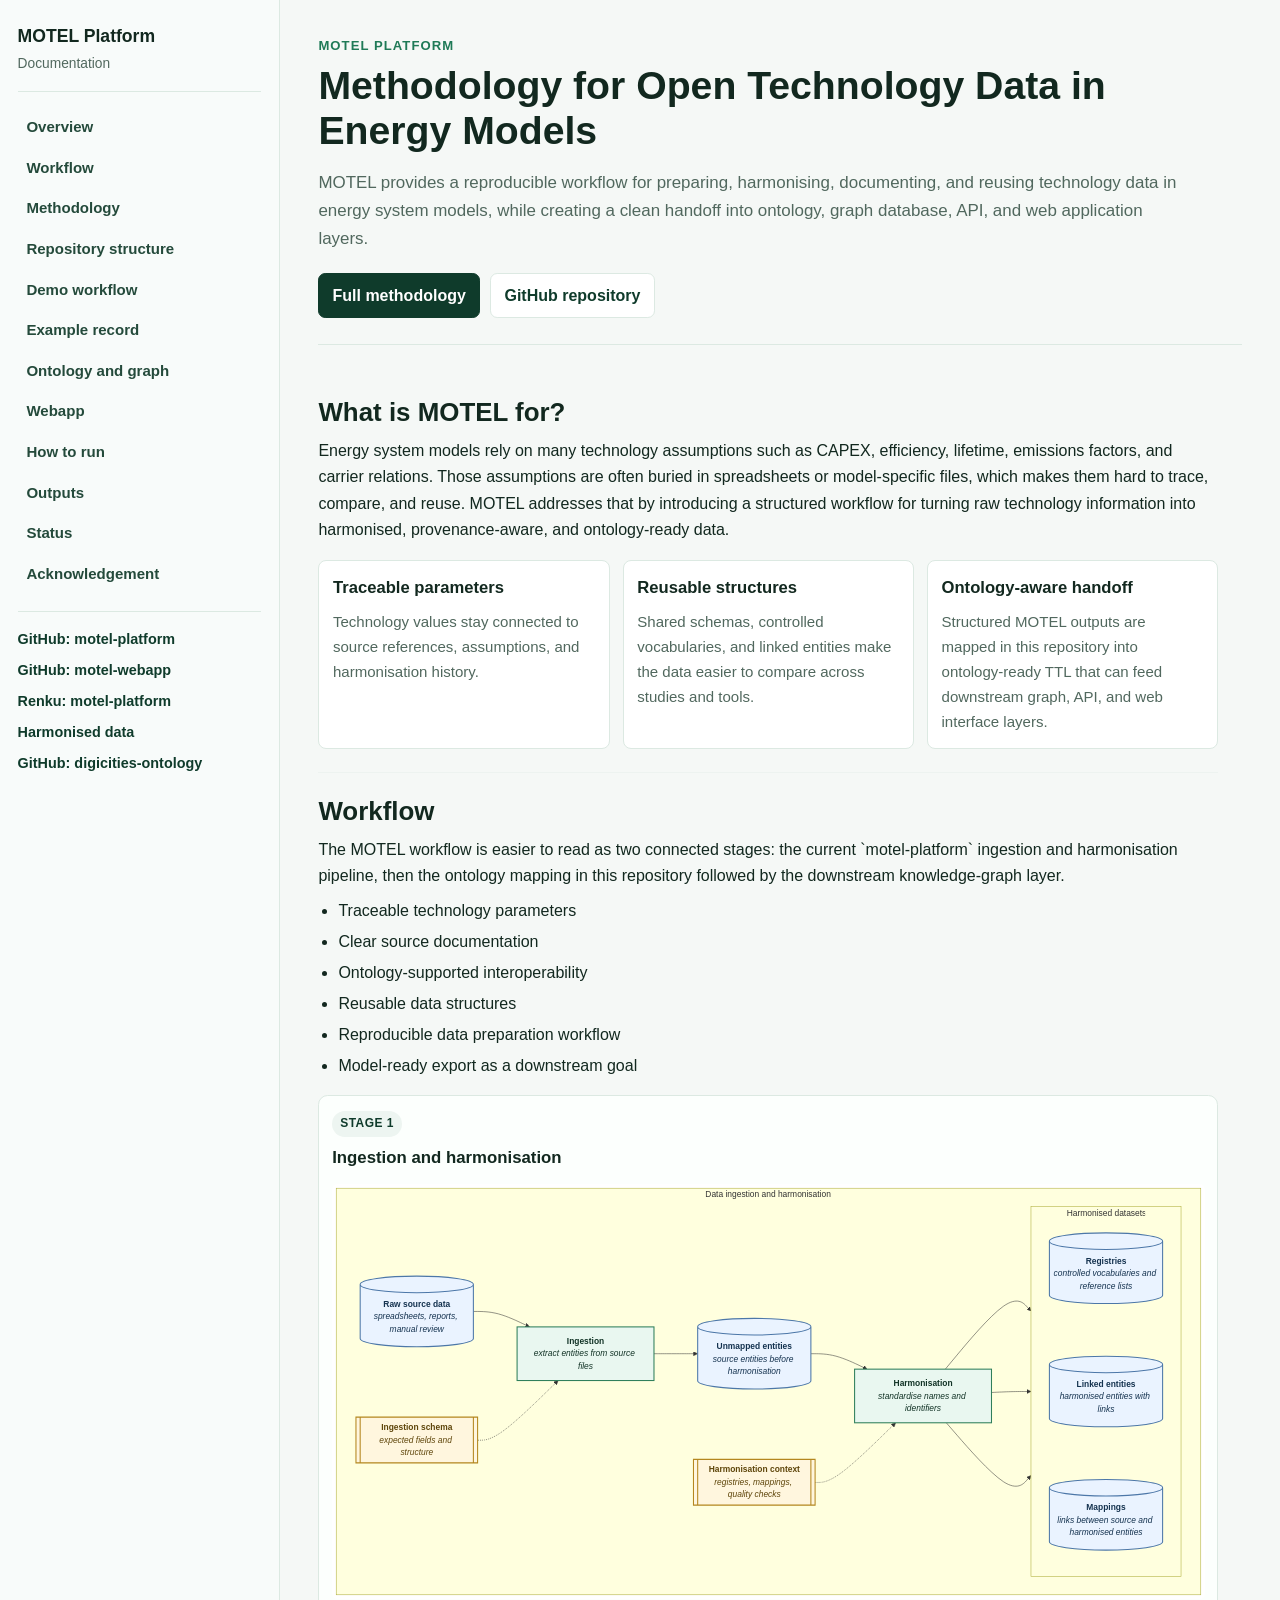
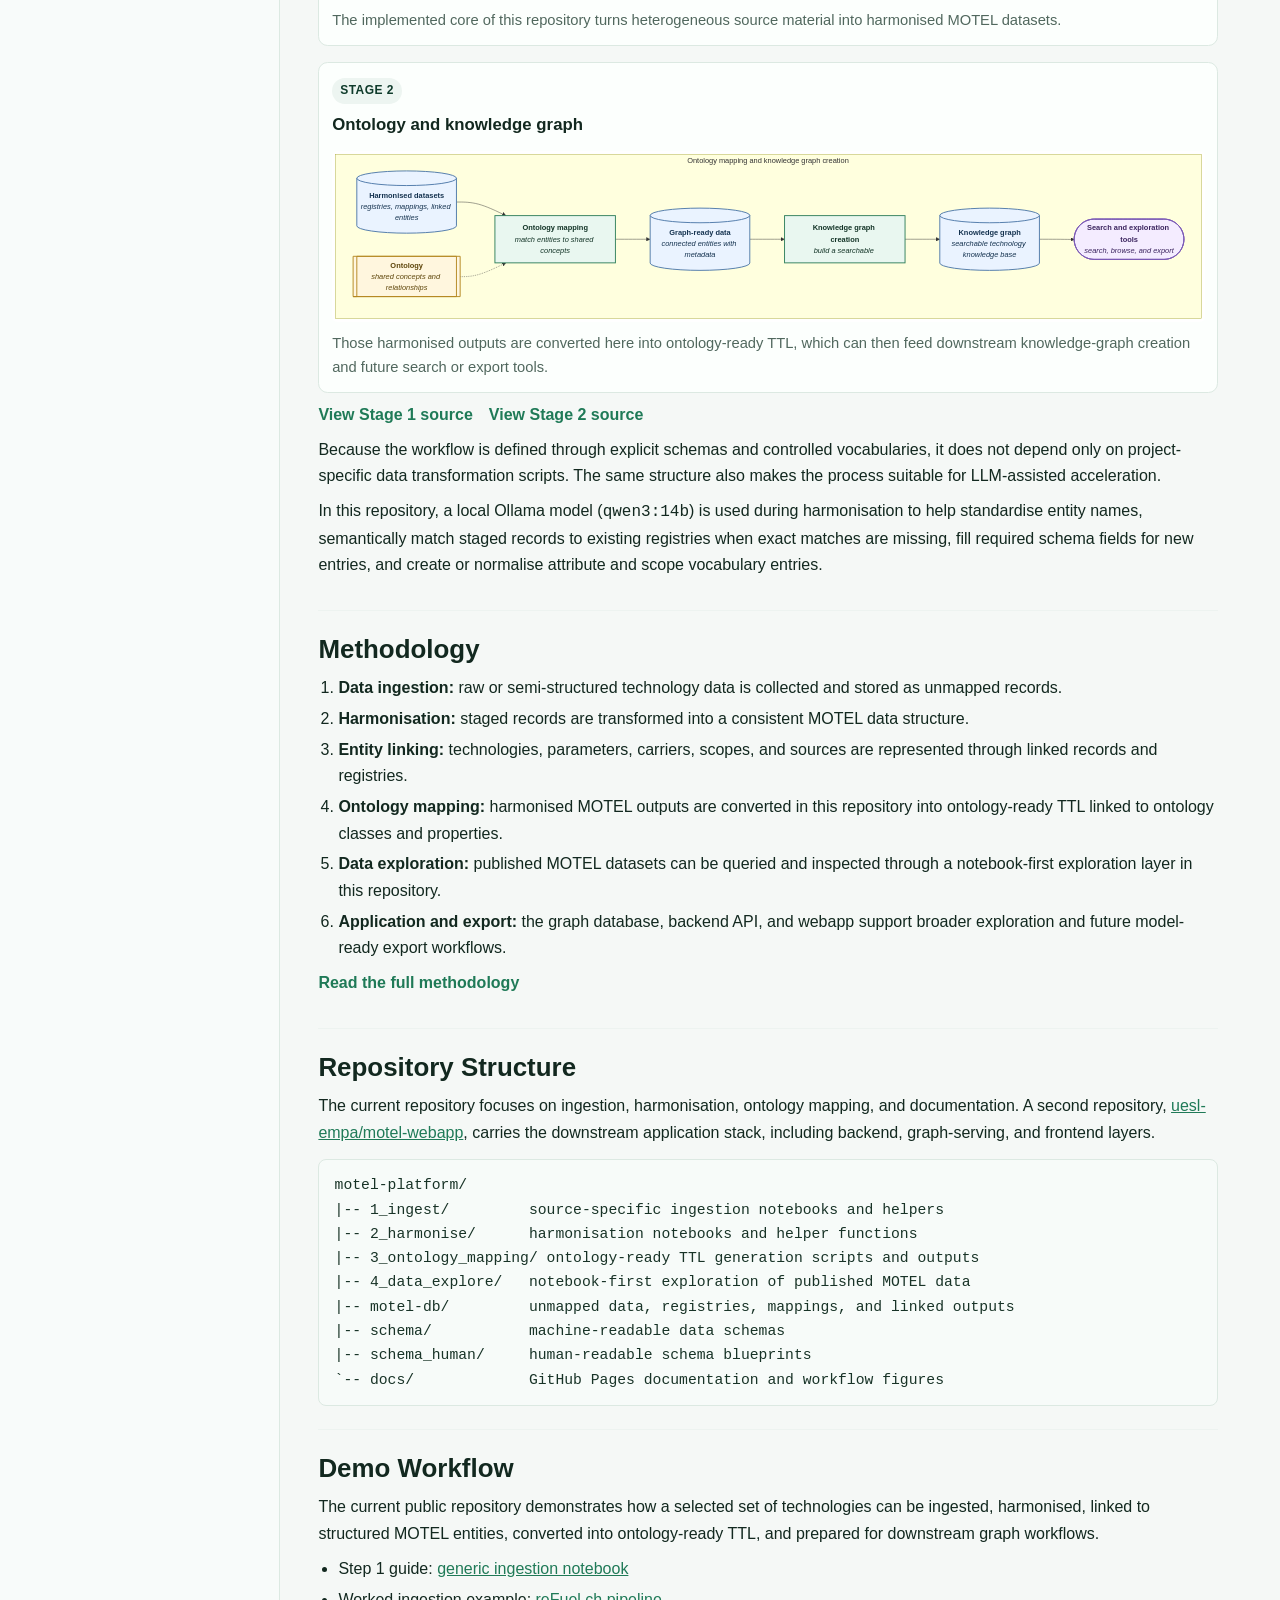
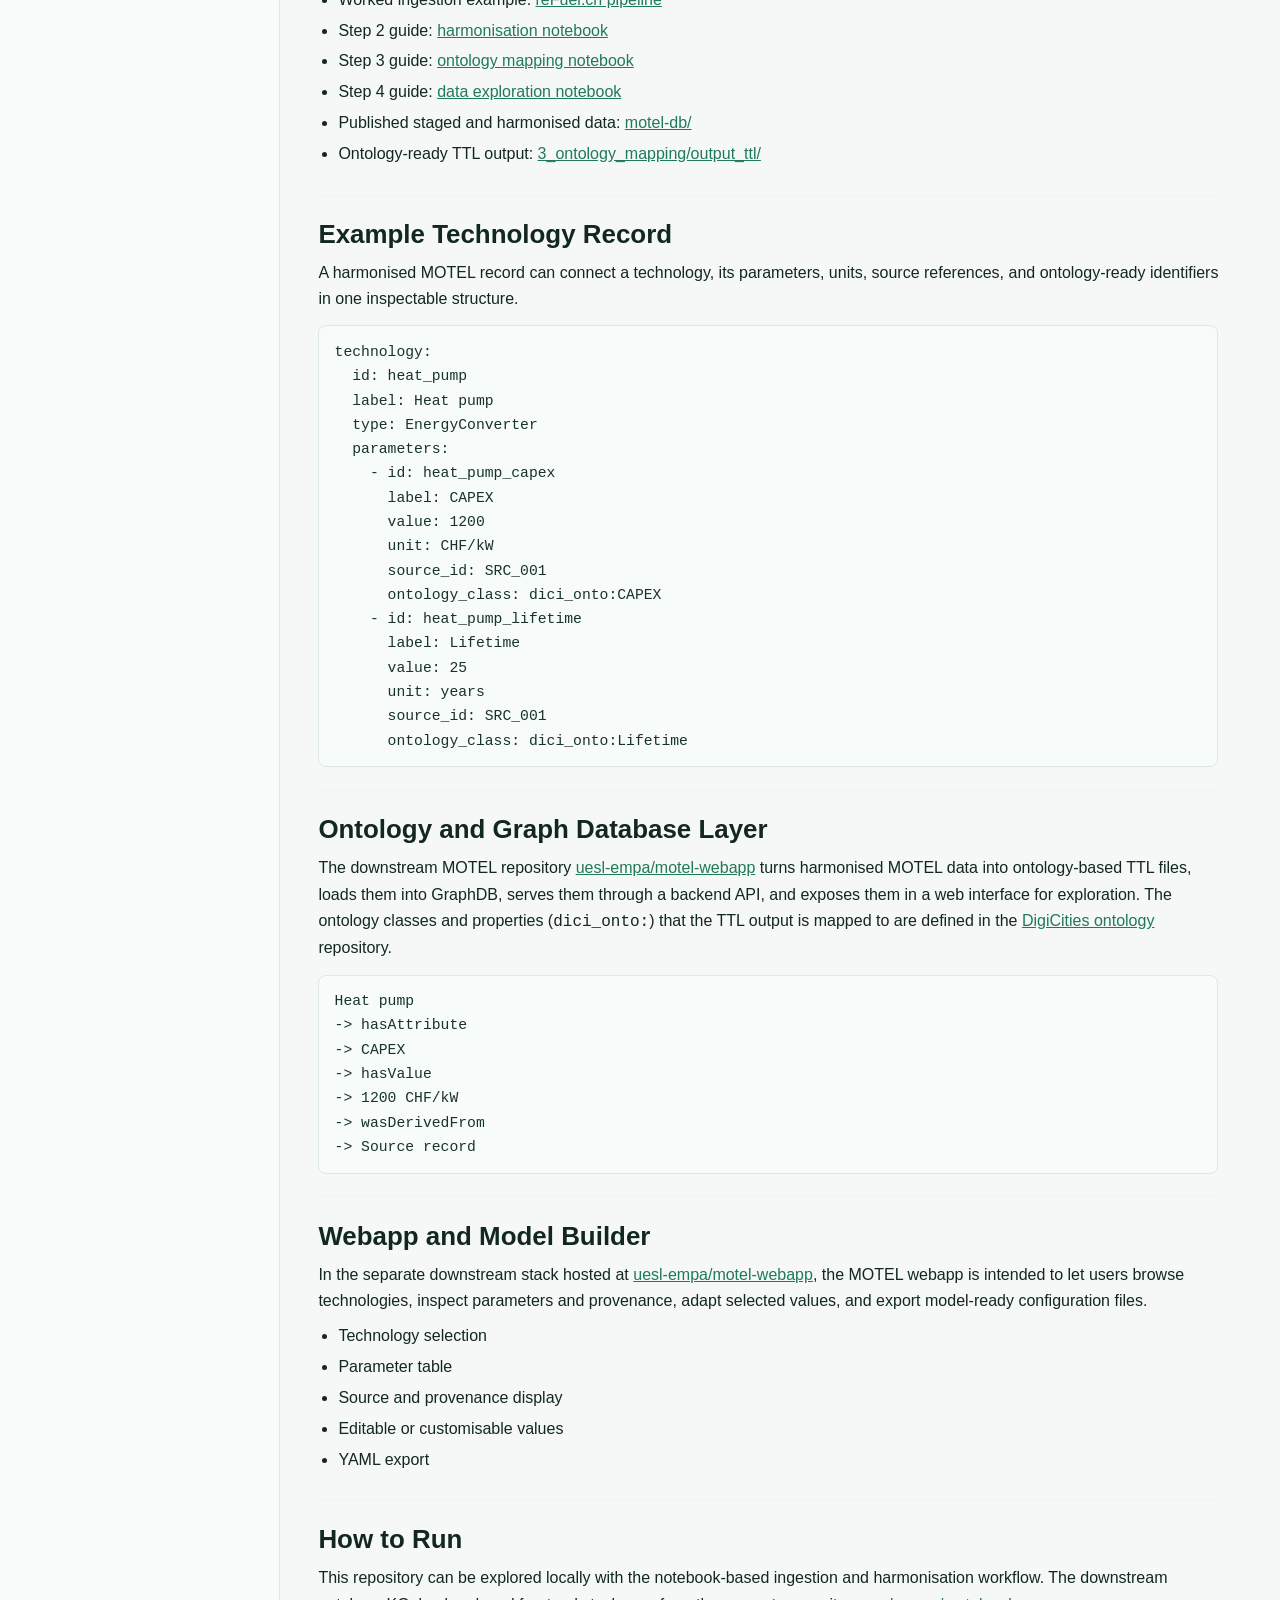
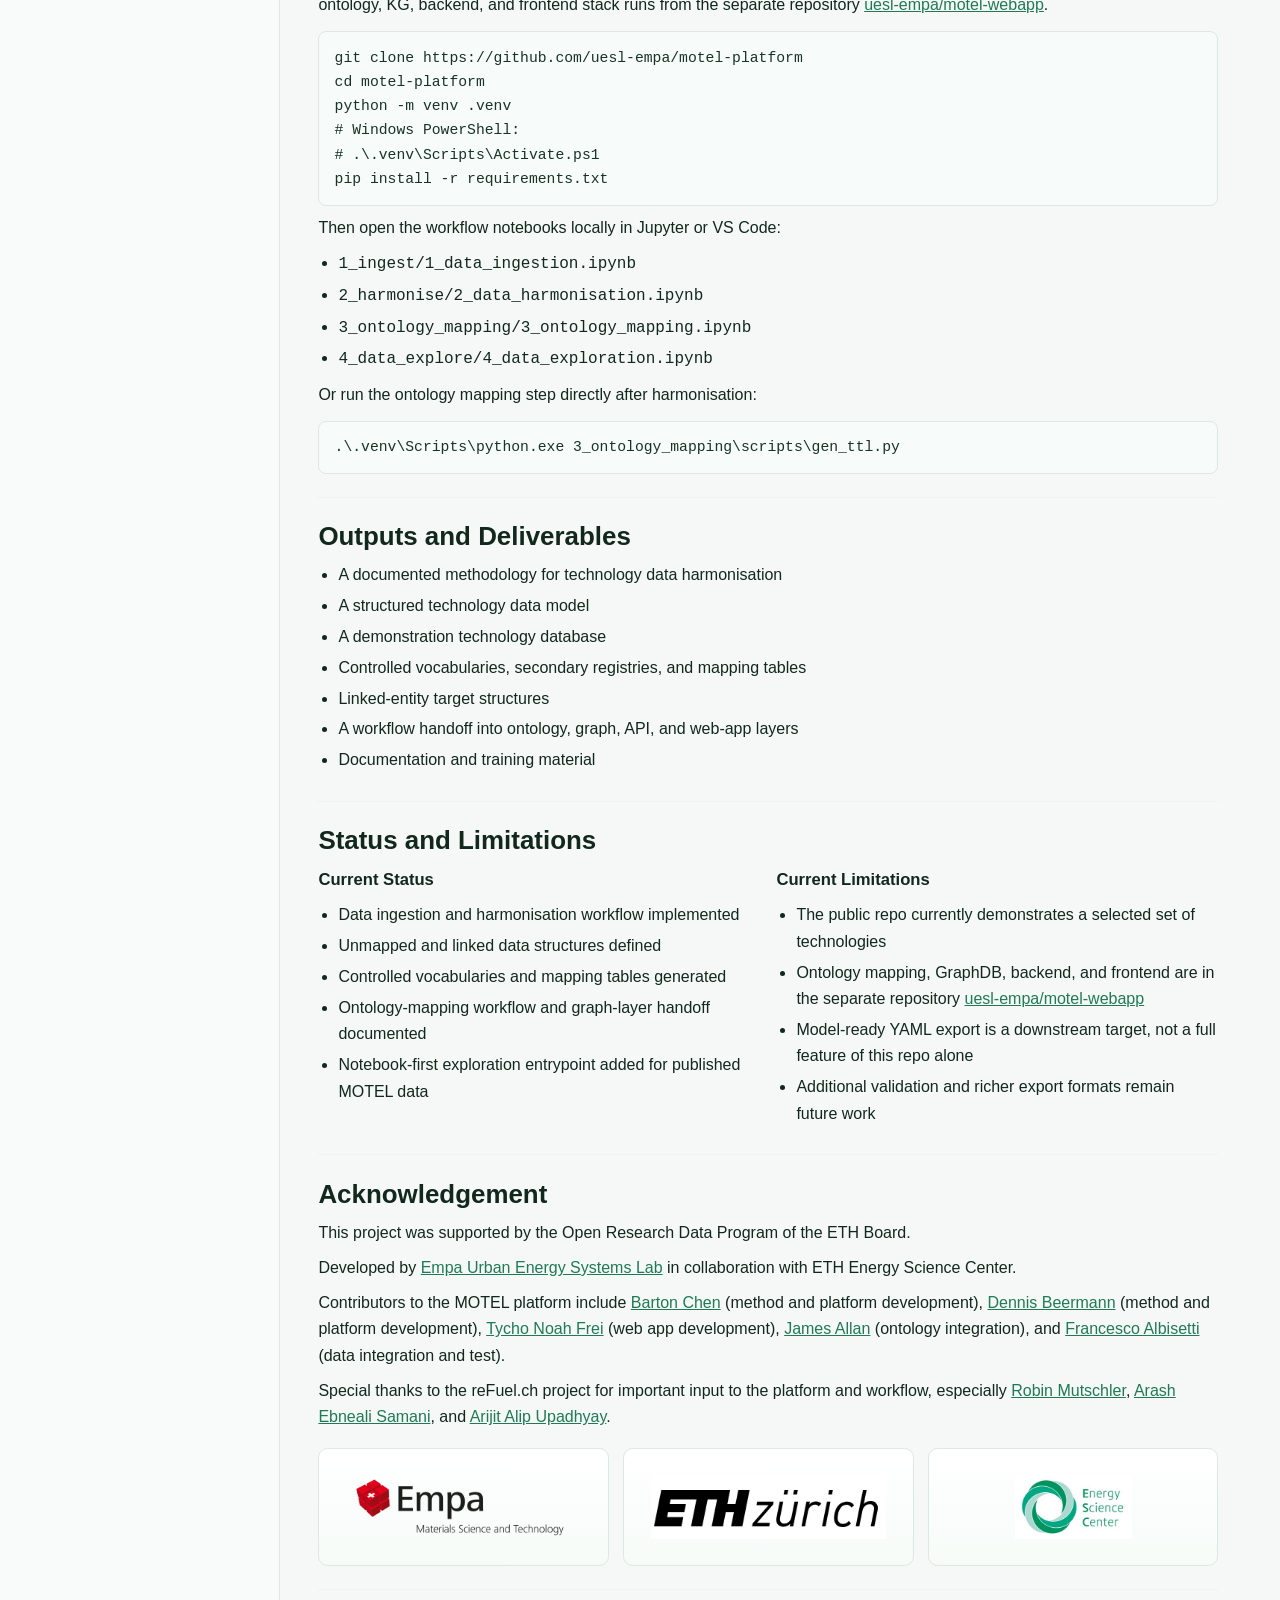
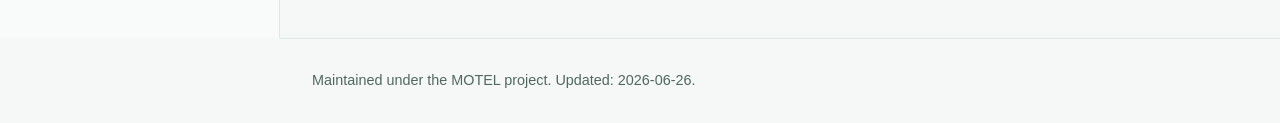
==== docs/index.html @ 41d264da "Link DigiCities ontology repo from docs and ontology mapping notes" ====
<!doctype html>
<html lang="en">
  <head>
    <meta charset="utf-8" />
    <meta name="viewport" content="width=device-width, initial-scale=1" />
    <title>MOTEL | Open Technology Data for Energy Models</title>
    <meta
      name="description"
      content="MOTEL turns fragmented technology data into harmonised, ontology-ready records for energy system models and data apps."
    />
    <link rel="stylesheet" href="style.css" />
  </head>
  <body>
    <div class="docs-shell">
      <aside class="sidebar" aria-label="Documentation navigation">
        <div class="sidebar-inner">
          <a class="brand" href="#overview">
            <span class="brand-title">MOTEL Platform</span>
            <span class="brand-subtitle">Documentation</span>
          </a>

          <nav class="toc">
            <a href="#overview">Overview</a>
            <a href="#workflow">Workflow</a>
            <a href="#methodology">Methodology</a>
            <a href="#repository">Repository structure</a>
            <a href="#demo">Demo workflow</a>
            <a href="#example">Example record</a>
            <a href="#ontology">Ontology and graph</a>
            <a href="#webapp">Webapp</a>
            <a href="#run">How to run</a>
            <a href="#outputs">Outputs</a>
            <a href="#status">Status</a>
            <a href="#acknowledgement">Acknowledgement</a>
          </nav>

          <div class="sidebar-actions">
            <a
              href="https://github.com/uesl-empa/motel-platform"
              target="_blank"
              rel="noopener noreferrer"
              >GitHub: motel-platform</a
            >
            <a
              href="https://github.com/uesl-empa/motel-webapp"
              target="_blank"
              rel="noopener noreferrer"
              >GitHub: motel-webapp</a
            >
            <a
              href="https://renkulab.io/p/uesl-empa/motel-platform"
              target="_blank"
              rel="noopener noreferrer"
              >Renku: motel-platform</a
            >            
            <a
              href="https://github.com/uesl-empa/motel-platform/tree/main/motel-db"
              target="_blank"
              rel="noopener noreferrer"
              >Harmonised data</a
            >
            <a
              href="https://github.com/uesl-empa/digicities-ontology"
              target="_blank"
              rel="noopener noreferrer"
              >GitHub: digicities-ontology</a
            >
          </div>
        </div>
      </aside>

      <main class="content">
        <header class="doc-hero" id="overview">
          <p class="kicker">MOTEL Platform</p>
          <h1>Methodology for Open Technology Data in Energy Models</h1>
          <p class="subtitle">
            MOTEL provides a reproducible workflow for preparing, harmonising,
            documenting, and reusing technology data in energy system models,
            while creating a clean handoff into ontology, graph database, API,
            and web application layers.
          </p>
          <div class="actions">
            <a class="btn primary" href="methodology.html">Full methodology</a>
            <a
              class="btn"
              href="https://github.com/uesl-empa/motel-platform"
              target="_blank"
              rel="noopener noreferrer"
              >GitHub repository</a
            >
          </div>
        </header>

        <section class="doc-section">
          <h2>What is MOTEL for?</h2>
          <p>
            Energy system models rely on many technology assumptions such as
            CAPEX, efficiency, lifetime, emissions factors, and carrier
            relations. Those assumptions are often buried in spreadsheets or
            model-specific files, which makes them hard to trace, compare, and
            reuse. MOTEL addresses that by introducing a structured workflow for
            turning raw technology information into harmonised, provenance-aware,
            and ontology-ready data.
          </p>

          <div class="summary-grid">
            <article class="mini-card">
              <h3>Traceable parameters</h3>
              <p>
                Technology values stay connected to source references,
                assumptions, and harmonisation history.
              </p>
            </article>
            <article class="mini-card">
              <h3>Reusable structures</h3>
              <p>
                Shared schemas, controlled vocabularies, and linked entities make
                the data easier to compare across studies and tools.
              </p>
            </article>
            <article class="mini-card">
              <h3>Ontology-aware handoff</h3>
              <p>
                Structured MOTEL outputs are mapped in this repository into
                ontology-ready TTL that can feed downstream graph, API,
                and web interface layers.
              </p>
            </article>
          </div>
        </section>

        <section class="doc-section" id="workflow">
          <h2>Workflow</h2>
          <p>
            The MOTEL workflow is easier to read as two connected stages: the
            current `motel-platform` ingestion and harmonisation pipeline, then
            the ontology mapping in this repository followed by the downstream
            knowledge-graph layer.
          </p>
          <ul>
            <li>Traceable technology parameters</li>
            <li>Clear source documentation</li>
            <li>Ontology-supported interoperability</li>
            <li>Reusable data structures</li>
            <li>Reproducible data preparation workflow</li>
            <li>Model-ready export as a downstream goal</li>
          </ul>

          <div class="workflow-grid">
            <figure class="workflow-figure">
              <div class="workflow-label">Stage 1</div>
              <h3>Ingestion and harmonisation</h3>
              <img
                class="workflow-image"
                src="assets/ingest_harmonise.svg"
                alt="Diagram showing raw source data flowing through ingestion into unmapped entities, then harmonisation into registries, linked entities, and mappings"
              />
              <figcaption>
                The implemented core of this repository turns heterogeneous
                source material into harmonised MOTEL datasets.
              </figcaption>
            </figure>

            <figure class="workflow-figure">
              <div class="workflow-label">Stage 2</div>
              <h3>Ontology and knowledge graph</h3>
              <img
                class="workflow-image"
                src="assets/ontology_graphdb.svg"
                alt="Diagram showing harmonised datasets entering ontology mapping, graph-ready data preparation, knowledge graph creation, and search or exploration tools"
              />
              <figcaption>
                Those harmonised outputs are converted here into ontology-ready
                TTL, which can then feed downstream knowledge-graph creation
                and future search or export tools.
              </figcaption>
            </figure>
          </div>

          <p class="workflow-links">
            <a
              href="https://github.com/uesl-empa/motel-platform/blob/main/docs/workflow/ingest_harmonise.mmd"
              target="_blank"
              rel="noopener noreferrer"
              >View Stage 1 source</a
            >
            <a
              href="https://github.com/uesl-empa/motel-platform/blob/main/docs/workflow/ontology_graphdb.mmd"
              target="_blank"
              rel="noopener noreferrer"
              >View Stage 2 source</a
            >
          </p>

          <p>
            Because the workflow is defined through explicit schemas and
            controlled vocabularies, it does not depend only on project-specific
            data transformation scripts. The same structure also makes the
            process suitable for LLM-assisted acceleration.
          </p>
          <p>
            In this repository, a local Ollama model
            (<code>qwen3:14b</code>) is used during harmonisation to help
            standardise entity names, semantically match staged records to
            existing registries when exact matches are missing, fill required
            schema fields for new entries, and create or normalise attribute and
            scope vocabulary entries.
          </p>
        </section>

        <section class="doc-section" id="methodology">
          <h2>Methodology</h2>
          <ol class="step-list">
            <li><strong>Data ingestion:</strong> raw or semi-structured technology data is collected and stored as unmapped records.</li>
            <li><strong>Harmonisation:</strong> staged records are transformed into a consistent MOTEL data structure.</li>
            <li><strong>Entity linking:</strong> technologies, parameters, carriers, scopes, and sources are represented through linked records and registries.</li>
            <li><strong>Ontology mapping:</strong> harmonised MOTEL outputs are converted in this repository into ontology-ready TTL linked to ontology classes and properties.</li>
            <li><strong>Data exploration:</strong> published MOTEL datasets can be queried and inspected through a notebook-first exploration layer in this repository.</li>
            <li><strong>Application and export:</strong> the graph database, backend API, and webapp support broader exploration and future model-ready export workflows.</li>
          </ol>
          <p class="section-links">
            <a href="methodology.html">Read the full methodology</a>
          </p>
        </section>

        <section class="doc-section" id="repository">
          <h2>Repository Structure</h2>
          <p>
            The current repository focuses on ingestion, harmonisation,
            ontology mapping, and documentation. A second repository,
            <a
              href="https://github.com/uesl-empa/motel-webapp"
              target="_blank"
              rel="noopener noreferrer"
              >uesl-empa/motel-webapp</a
            >, carries the downstream application stack, including backend,
            graph-serving, and frontend layers.
          </p>
          <pre class="repo-tree"><code>motel-platform/
|-- 1_ingest/         source-specific ingestion notebooks and helpers
|-- 2_harmonise/      harmonisation notebooks and helper functions
|-- 3_ontology_mapping/ ontology-ready TTL generation scripts and outputs
|-- 4_data_explore/   notebook-first exploration of published MOTEL data
|-- motel-db/         unmapped data, registries, mappings, and linked outputs
|-- schema/           machine-readable data schemas
|-- schema_human/     human-readable schema blueprints
`-- docs/             GitHub Pages documentation and workflow figures</code></pre>
        </section>

        <section class="doc-section" id="demo">
          <h2>Demo Workflow</h2>
          <p>
            The current public repository demonstrates how a selected set of
            technologies can be ingested, harmonised, linked to structured MOTEL
            entities, converted into ontology-ready TTL, and prepared for
            downstream graph workflows.
          </p>
          <ul>
            <li>Step 1 guide: <a href="https://github.com/uesl-empa/motel-platform/blob/main/1_ingest/1_data_ingestion.ipynb" target="_blank" rel="noopener noreferrer">generic ingestion notebook</a></li>
            <li>Worked ingestion example: <a href="https://github.com/uesl-empa/motel-platform/blob/main/1_ingest/examples/refuel/ingestion_pipeline.ipynb" target="_blank" rel="noopener noreferrer">reFuel.ch pipeline</a></li>
            <li>Step 2 guide: <a href="https://github.com/uesl-empa/motel-platform/blob/main/2_harmonise/2_data_harmonisation.ipynb" target="_blank" rel="noopener noreferrer">harmonisation notebook</a></li>
            <li>Step 3 guide: <a href="https://github.com/uesl-empa/motel-platform/blob/main/3_ontology_mapping/3_ontology_mapping.ipynb" target="_blank" rel="noopener noreferrer">ontology mapping notebook</a></li>
            <li>Step 4 guide: <a href="https://github.com/uesl-empa/motel-platform/blob/main/4_data_explore/4_data_exploration.ipynb" target="_blank" rel="noopener noreferrer">data exploration notebook</a></li>
            <li>Published staged and harmonised data: <a href="https://github.com/uesl-empa/motel-platform/tree/main/motel-db" target="_blank" rel="noopener noreferrer">motel-db/</a></li>
            <li>Ontology-ready TTL output: <a href="https://github.com/uesl-empa/motel-platform/tree/main/3_ontology_mapping/output_ttl" target="_blank" rel="noopener noreferrer">3_ontology_mapping/output_ttl/</a></li>
          </ul>
        </section>

        <section class="doc-section" id="example">
          <h2>Example Technology Record</h2>
          <p>
            A harmonised MOTEL record can connect a technology, its parameters,
            units, source references, and ontology-ready identifiers in one
            inspectable structure.
          </p>
          <pre class="example-block"><code>technology:
  id: heat_pump
  label: Heat pump
  type: EnergyConverter
  parameters:
    - id: heat_pump_capex
      label: CAPEX
      value: 1200
      unit: CHF/kW
      source_id: SRC_001
      ontology_class: dici_onto:CAPEX
    - id: heat_pump_lifetime
      label: Lifetime
      value: 25
      unit: years
      source_id: SRC_001
      ontology_class: dici_onto:Lifetime</code></pre>
        </section>

        <section class="doc-section" id="ontology">
          <h2>Ontology and Graph Database Layer</h2>
          <p>
            The downstream MOTEL repository
            <a
              href="https://github.com/uesl-empa/motel-webapp"
              target="_blank"
              rel="noopener noreferrer"
              >uesl-empa/motel-webapp</a
            >
            turns harmonised MOTEL data into ontology-based TTL files, loads
            them into GraphDB, serves them through a backend API, and exposes
            them in a web interface for exploration. The ontology classes and
            properties (<code>dici_onto:</code>) that the TTL output is mapped
            to are defined in the
            <a
              href="https://github.com/uesl-empa/digicities-ontology"
              target="_blank"
              rel="noopener noreferrer"
              >DigiCities ontology</a
            >
            repository.
          </p>
          <pre class="example-block"><code>Heat pump
-> hasAttribute
-> CAPEX
-> hasValue
-> 1200 CHF/kW
-> wasDerivedFrom
-> Source record</code></pre>
        </section>

        <section class="doc-section" id="webapp">
          <h2>Webapp and Model Builder</h2>
          <p>
            In the separate downstream stack hosted at
            <a
              href="https://github.com/uesl-empa/motel-webapp"
              target="_blank"
              rel="noopener noreferrer"
              >uesl-empa/motel-webapp</a
            >, the MOTEL webapp is intended to let users browse technologies,
            inspect parameters and provenance, adapt selected values, and export
            model-ready configuration files.
          </p>
          <ul>
            <li>Technology selection</li>
            <li>Parameter table</li>
            <li>Source and provenance display</li>
            <li>Editable or customisable values</li>
            <li>YAML export</li>
          </ul>
        </section>

        <section class="doc-section" id="run">
          <h2>How to Run</h2>
          <p>
            This repository can be explored locally with the notebook-based
            ingestion and harmonisation workflow. The downstream ontology, KG,
            backend, and frontend stack runs from the separate repository
            <a
              href="https://github.com/uesl-empa/motel-webapp"
              target="_blank"
              rel="noopener noreferrer"
              >uesl-empa/motel-webapp</a
            >.
          </p>
          <pre class="example-block"><code>git clone https://github.com/uesl-empa/motel-platform
cd motel-platform
python -m venv .venv
# Windows PowerShell:
# .\.venv\Scripts\Activate.ps1
pip install -r requirements.txt</code></pre>
          <p>Then open the workflow notebooks locally in Jupyter or VS Code:</p>
          <ul>
            <li><code>1_ingest/1_data_ingestion.ipynb</code></li>
            <li><code>2_harmonise/2_data_harmonisation.ipynb</code></li>
            <li><code>3_ontology_mapping/3_ontology_mapping.ipynb</code></li>
            <li><code>4_data_explore/4_data_exploration.ipynb</code></li>
          </ul>
          <p>
            Or run the ontology mapping step directly after harmonisation:
          </p>
          <pre class="example-block"><code>.\.venv\Scripts\python.exe 3_ontology_mapping\scripts\gen_ttl.py</code></pre>
        </section>

        <section class="doc-section" id="outputs">
          <h2>Outputs and Deliverables</h2>
          <ul>
            <li>A documented methodology for technology data harmonisation</li>
            <li>A structured technology data model</li>
            <li>A demonstration technology database</li>
            <li>Controlled vocabularies, secondary registries, and mapping tables</li>
            <li>Linked-entity target structures</li>
            <li>A workflow handoff into ontology, graph, API, and web-app layers</li>
            <li>Documentation and training material</li>
          </ul>
        </section>

        <section class="doc-section" id="status">
          <h2>Status and Limitations</h2>
          <div class="grid-2">
            <div>
              <h3>Current Status</h3>
              <ul>
                <li>Data ingestion and harmonisation workflow implemented</li>
                <li>Unmapped and linked data structures defined</li>
                <li>Controlled vocabularies and mapping tables generated</li>
                <li>Ontology-mapping workflow and graph-layer handoff documented</li>
                <li>Notebook-first exploration entrypoint added for published MOTEL data</li>
              </ul>
            </div>
            <div>
              <h3>Current Limitations</h3>
              <ul>
                <li>The public repo currently demonstrates a selected set of technologies</li>
                <li>Ontology mapping, GraphDB, backend, and frontend are in the separate repository <a href="https://github.com/uesl-empa/motel-webapp" target="_blank" rel="noopener noreferrer">uesl-empa/motel-webapp</a></li>
                <li>Model-ready YAML export is a downstream target, not a full feature of this repo alone</li>
                <li>Additional validation and richer export formats remain future work</li>
              </ul>
            </div>
          </div>
        </section>

        <section class="doc-section" id="acknowledgement">
          <h2>Acknowledgement</h2>
          <p>
            This project was supported by the Open Research Data Program of the
            ETH Board.
          </p>
          <p>
            Developed by
            <a
              href="https://www.empa.ch/web/s313"
              target="_blank"
              rel="noopener noreferrer"
              >Empa Urban Energy Systems Lab</a
            >
            in collaboration with ETH Energy Science Center.
          </p>
          <p>
            Contributors to the MOTEL platform include
            <a href="mailto:yi-chung.chen@empa.ch">Barton Chen</a>
            (method and platform development),
            <a href="mailto:dennis.beermann@empa.ch">Dennis Beermann</a>
            (method and platform development),
            <a href="mailto:tycho214@gmail.com">Tycho Noah Frei</a>
            (web app development),
            <a href="mailto:james.allan@empa.ch">James Allan</a>
            (ontology integration), and
            <a href="mailto:francesco.albisetti@empa.ch">Francesco Albisetti</a>
            (data integration and test).
          </p>
          <p>
            Special thanks to the reFuel.ch project for important input to the
            platform and workflow, especially
            <a href="mailto:Robin.Mutschler@empa.ch">Robin Mutschler</a>,
            <a href="mailto:Arash.EbnealiSamani@empa.ch">Arash Ebneali Samani</a>,
            and
            <a href="mailto:Arijit.Upadhyay@empa.ch">Arijit Alip Upadhyay</a>.
          </p>
          <div class="logo-strip" aria-label="Project partner logos">
            <figure class="logo-card">
              <img src="assets/empa_logo.png" alt="Empa logo" />
            </figure>
            <figure class="logo-card">
              <img src="assets/ETHZ.png" alt="ETH Zurich logo" />
            </figure>
            <figure class="logo-card">
              <img
                src="assets/ETHZ_ESC.png"
                alt="ETH Energy Science Center logo"
              />
            </figure>
          </div>
        </section>
      </main>
    </div>

    <footer class="footer">
      <p>Maintained under the MOTEL project. Updated: 2026-06-26.</p>
    </footer>
  </body>
</html>
---- docs/style.css ----
:root {
  --bg: #f5f8f6;
  --surface: #ffffff;
  --sidebar: #f8fbfa;
  --ink: #12281f;
  --muted: #51685e;
  --brand: #1f7a57;
  --brand-dark: #0f3b2b;
  --line: #dce9e2;
  --soft-line: #edf3f0;
  --code-bg: #f7fbf9;
  --ring: #9ecdb9;
}

* {
  box-sizing: border-box;
}

html {
  scroll-behavior: smooth;
}

body {
  margin: 0;
  font-family: "Segoe UI", Tahoma, sans-serif;
  color: var(--ink);
  background: var(--bg);
  line-height: 1.65;
}

a {
  color: var(--brand);
}

.docs-shell {
  display: grid;
  grid-template-columns: 280px minmax(0, 1fr);
  min-height: 100vh;
}

.sidebar {
  background: var(--sidebar);
  border-right: 1px solid var(--line);
}

.sidebar-inner {
  position: sticky;
  top: 0;
  height: 100vh;
  padding: 1.35rem 1.1rem;
  overflow-y: auto;
}

.brand {
  display: block;
  color: var(--ink);
  text-decoration: none;
  padding-bottom: 1rem;
  border-bottom: 1px solid var(--line);
}

.brand-title {
  display: block;
  font-size: 1.1rem;
  font-weight: 800;
}

.brand-subtitle {
  display: block;
  margin-top: 0.12rem;
  color: var(--muted);
  font-size: 0.86rem;
}

.toc {
  display: grid;
  gap: 0.15rem;
  margin-top: 1rem;
}

.toc a {
  display: block;
  padding: 0.42rem 0.55rem;
  border-radius: 0.45rem;
  color: #244a3b;
  text-decoration: none;
  font-size: 0.94rem;
  font-weight: 600;
}

.toc a:hover {
  background: #edf5f1;
}

.toc a.toc-subitem {
  padding-left: 1.2rem;
  font-size: 0.88rem;
  color: var(--muted);
}

.sidebar-actions {
  display: grid;
  gap: 0.45rem;
  margin-top: 1.1rem;
  padding-top: 1rem;
  border-top: 1px solid var(--line);
}

.sidebar-actions a {
  color: var(--brand-dark);
  text-decoration: none;
  font-size: 0.9rem;
  font-weight: 700;
}

.content {
  width: min(100%, 1180px);
  padding: 2.2rem 2.4rem 3rem;
}

.doc-hero {
  border-bottom: 1px solid var(--line);
  padding-bottom: 1.6rem;
  margin-bottom: 1.8rem;
}

.kicker {
  margin: 0 0 0.4rem;
  color: var(--brand);
  font-weight: 800;
  letter-spacing: 0.08em;
  text-transform: uppercase;
  font-size: 0.82rem;
}

h1 {
  margin: 0;
  max-width: 820px;
  font-size: 2.45rem;
  line-height: 1.15;
}

.subtitle {
  max-width: 860px;
  margin: 1rem 0 1.25rem;
  color: var(--muted);
  font-size: 1.06rem;
}

.actions {
  display: flex;
  flex-wrap: wrap;
  gap: 0.65rem;
}

.btn {
  display: inline-block;
  border: 1px solid var(--line);
  border-radius: 0.45rem;
  padding: 0.52rem 0.82rem;
  color: var(--brand-dark);
  background: var(--surface);
  text-decoration: none;
  font-weight: 700;
}

.btn.primary {
  background: var(--brand-dark);
  color: #ffffff;
  border-color: var(--brand-dark);
}

.doc-section {
  max-width: 900px;
  padding: 1.4rem 0;
  border-bottom: 1px solid var(--soft-line);
  scroll-margin-top: 1.5rem;
}

.doc-section h2 {
  margin: 0 0 0.6rem;
  font-size: 1.62rem;
  line-height: 1.25;
}

.doc-section h3 {
  margin: 0 0 0.35rem;
  font-size: 1.04rem;
}

.doc-section p {
  margin: 0.55rem 0;
}

.summary-grid {
  display: grid;
  grid-template-columns: repeat(3, minmax(0, 1fr));
  gap: 0.8rem;
  margin-top: 1rem;
}

.mini-card {
  border: 1px solid var(--line);
  border-radius: 0.5rem;
  background: var(--surface);
  padding: 0.85rem;
}

.mini-card p {
  margin-bottom: 0;
  color: var(--muted);
  font-size: 0.94rem;
}

ul,
ol {
  margin: 0.55rem 0 0.3rem;
  padding-left: 1.25rem;
}

li + li {
  margin-top: 0.28rem;
}

.workflow-figure {
  width: 100%;
  margin: 0;
  border: 1px solid var(--line);
  background: #fcfffd;
  border-radius: 0.6rem;
  padding: 0.8rem;
}

.workflow-grid {
  display: grid;
  grid-template-columns: 1fr;
  gap: 1rem;
  margin-top: 1rem;
}

.workflow-label {
  display: inline-flex;
  align-items: center;
  margin-bottom: 0.45rem;
  padding: 0.2rem 0.5rem;
  border-radius: 999px;
  background: #edf5f1;
  color: var(--brand-dark);
  font-size: 0.75rem;
  font-weight: 800;
  letter-spacing: 0.04em;
  text-transform: uppercase;
}

.workflow-figure h3 {
  margin: 0 0 0.75rem;
  font-size: 1.05rem;
}

.workflow-image {
  width: 100%;
  height: auto;
  display: block;
  border-radius: 0.35rem;
}

.workflow-figure figcaption {
  margin-top: 0.55rem;
  color: var(--muted);
  font-size: 0.92rem;
}

.workflow-links {
  display: flex;
  flex-wrap: wrap;
  gap: 1rem;
  margin-top: 0.9rem;
}

.workflow-links a {
  font-weight: 700;
  text-decoration: none;
}

.markdown-body {
  max-width: 860px;
}

.markdown-body h1 {
  font-size: 2rem;
  line-height: 1.18;
  margin: 0 0 1rem;
}

.markdown-body h2 {
  margin-top: 2rem;
  margin-bottom: 0.6rem;
  font-size: 1.55rem;
}

.markdown-body h3 {
  margin-top: 1.4rem;
  margin-bottom: 0.45rem;
  font-size: 1.08rem;
}

.markdown-body p,
.markdown-body li {
  color: #244236;
}

.markdown-body img {
  width: 100%;
  height: auto;
  display: block;
  border-radius: 0.4rem;
}

.diagram-figure {
  margin: 1rem 0 1.2rem;
  border: 1px solid var(--line);
  border-radius: 0.6rem;
  background: #fcfffd;
  padding: 0.75rem;
}

.diagram-figure figcaption {
  margin-top: 0.55rem;
  color: var(--muted);
  font-size: 0.92rem;
}

.markdown-body table {
  width: 100%;
  border-collapse: collapse;
  margin: 1rem 0;
  background: var(--surface);
  border: 1px solid var(--line);
  border-radius: 0.5rem;
  overflow: hidden;
  display: block;
  overflow-x: auto;
}

.markdown-body th,
.markdown-body td {
  border-bottom: 1px solid var(--soft-line);
  padding: 0.65rem 0.75rem;
  text-align: left;
  vertical-align: top;
  white-space: nowrap;
}

.markdown-body th {
  background: #f5faf7;
  font-weight: 700;
}

.markdown-body pre {
  margin: 0.8rem 0 0;
  background: var(--code-bg);
  border: 1px solid var(--line);
  border-radius: 0.5rem;
  padding: 0.85rem 0.95rem;
  overflow-x: auto;
}

.markdown-body pre code {
  font-family: Consolas, "Courier New", monospace;
  font-size: 0.92rem;
  color: #183327;
}

.repo-tree,
.example-block {
  margin: 0.8rem 0 0;
  background: var(--code-bg);
  border: 1px solid var(--line);
  border-radius: 0.5rem;
  padding: 0.85rem 0.95rem;
  overflow-x: auto;
}

.repo-tree code,
.example-block code,
code {
  font-family: Consolas, "Courier New", monospace;
}

.repo-tree code,
.example-block code {
  font-size: 0.92rem;
  color: #183327;
}

.grid-2 {
  display: grid;
  grid-template-columns: repeat(2, minmax(0, 1fr));
  gap: 1rem;
}

.logo-strip {
  display: grid;
  grid-template-columns: repeat(3, minmax(0, 1fr));
  gap: 0.9rem;
  margin-top: 1.1rem;
}

.logo-card {
  display: flex;
  align-items: center;
  justify-content: center;
  min-height: 118px;
  margin: 0;
  padding: 1rem;
  border: 1px solid var(--line);
  border-radius: 0.6rem;
  background: linear-gradient(180deg, #ffffff 0%, #f6fbf8 100%);
}

.logo-card img {
  display: block;
  max-width: 100%;
  max-height: 64px;
  width: auto;
  height: auto;
  object-fit: contain;
}

.section-links a {
  font-weight: 700;
  text-decoration: none;
}

.footer {
  border-top: 1px solid var(--line);
  color: var(--muted);
  font-size: 0.9rem;
  padding: 1rem 2rem;
  margin-left: 280px;
}

a:focus-visible,
.btn:focus-visible {
  outline: 2px solid var(--ring);
  outline-offset: 2px;
}

@media (max-width: 980px) {
  .docs-shell {
    grid-template-columns: 1fr;
  }

  .sidebar {
    position: sticky;
    top: 0;
    z-index: 10;
    border-right: 0;
    border-bottom: 1px solid var(--line);
  }

  .sidebar-inner {
    position: static;
    height: auto;
    padding: 0.9rem 1rem;
  }

  .brand {
    padding-bottom: 0.7rem;
  }

  .toc {
    grid-auto-flow: column;
    grid-auto-columns: max-content;
    overflow-x: auto;
    padding-bottom: 0.25rem;
  }

  .sidebar-actions {
    display: none;
  }

  .content {
    padding: 1.4rem 1rem 2rem;
  }

  .footer {
    margin-left: 0;
  }
}

@media (max-width: 760px) {
  h1 {
    font-size: 2rem;
  }

  .summary-grid,
  .grid-2,
  .logo-strip {
    grid-template-columns: 1fr;
  }

  .doc-section {
    padding: 1.15rem 0;
  }
}
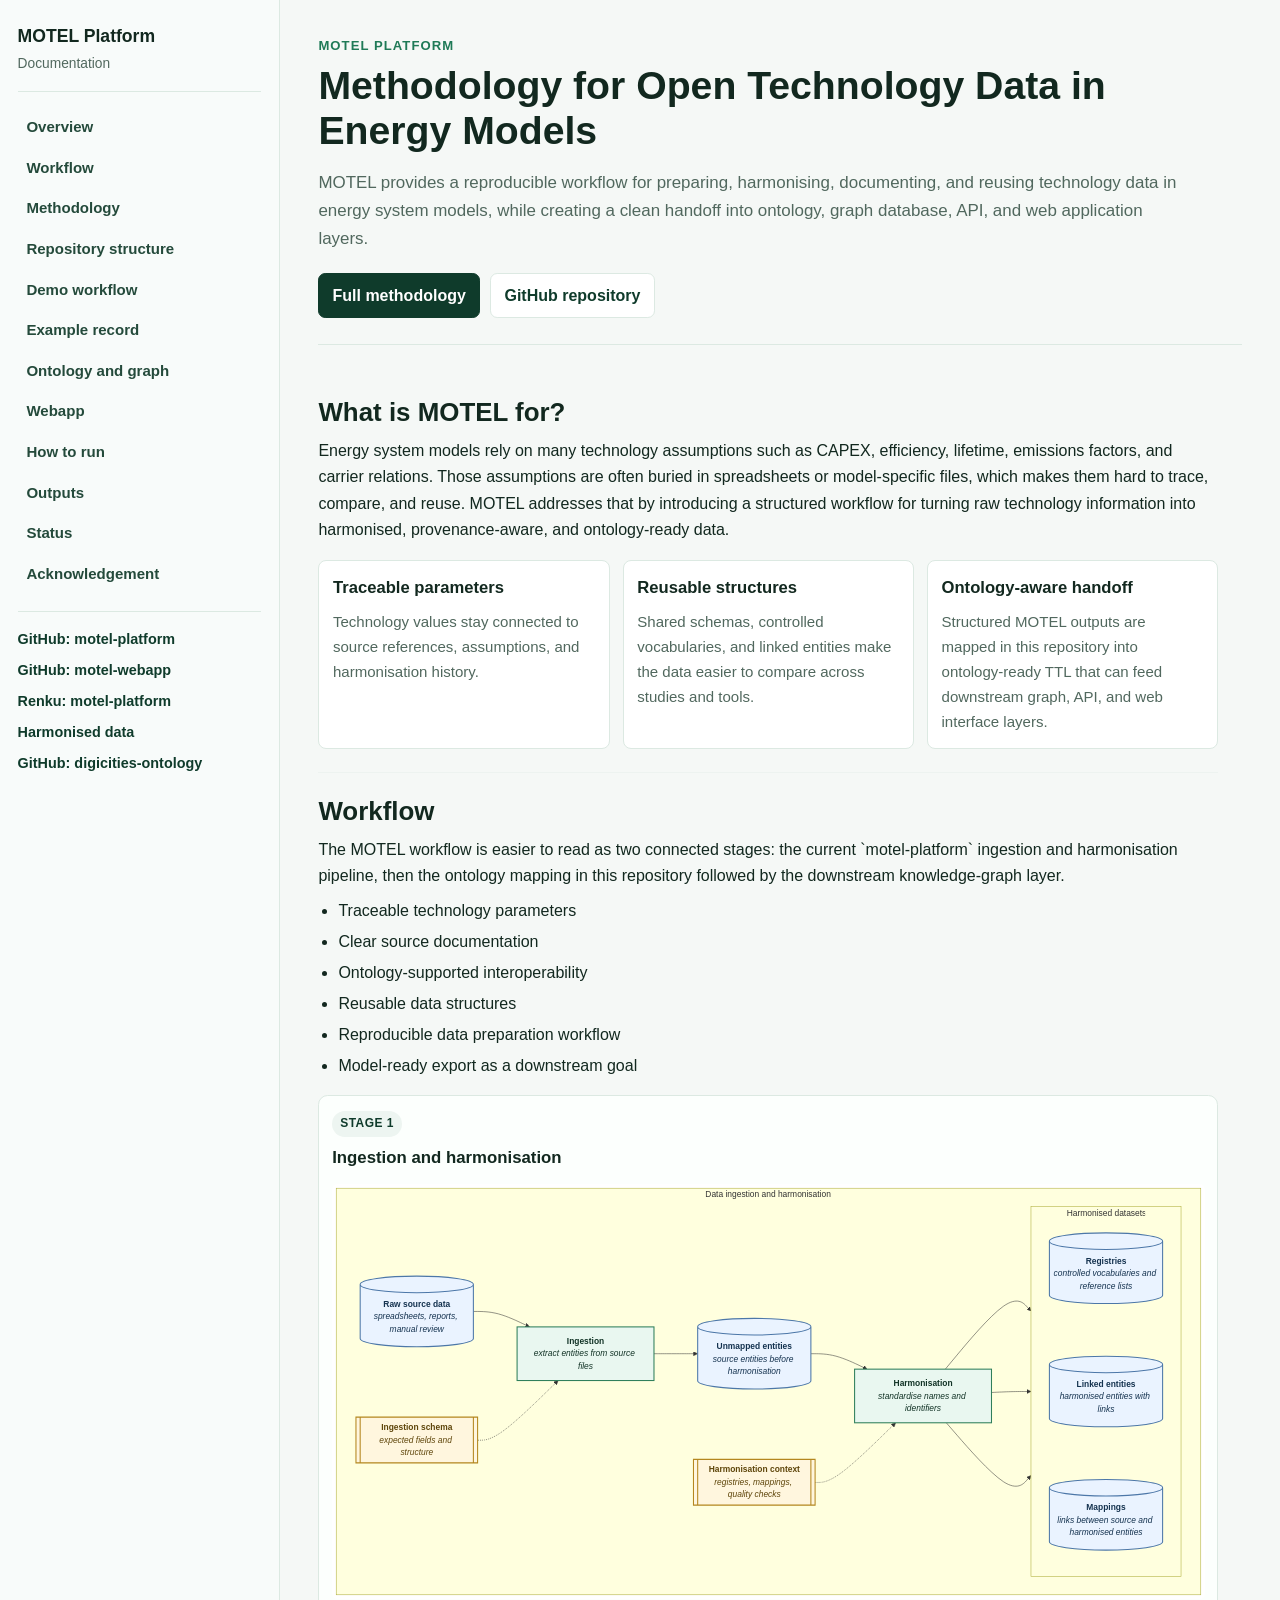
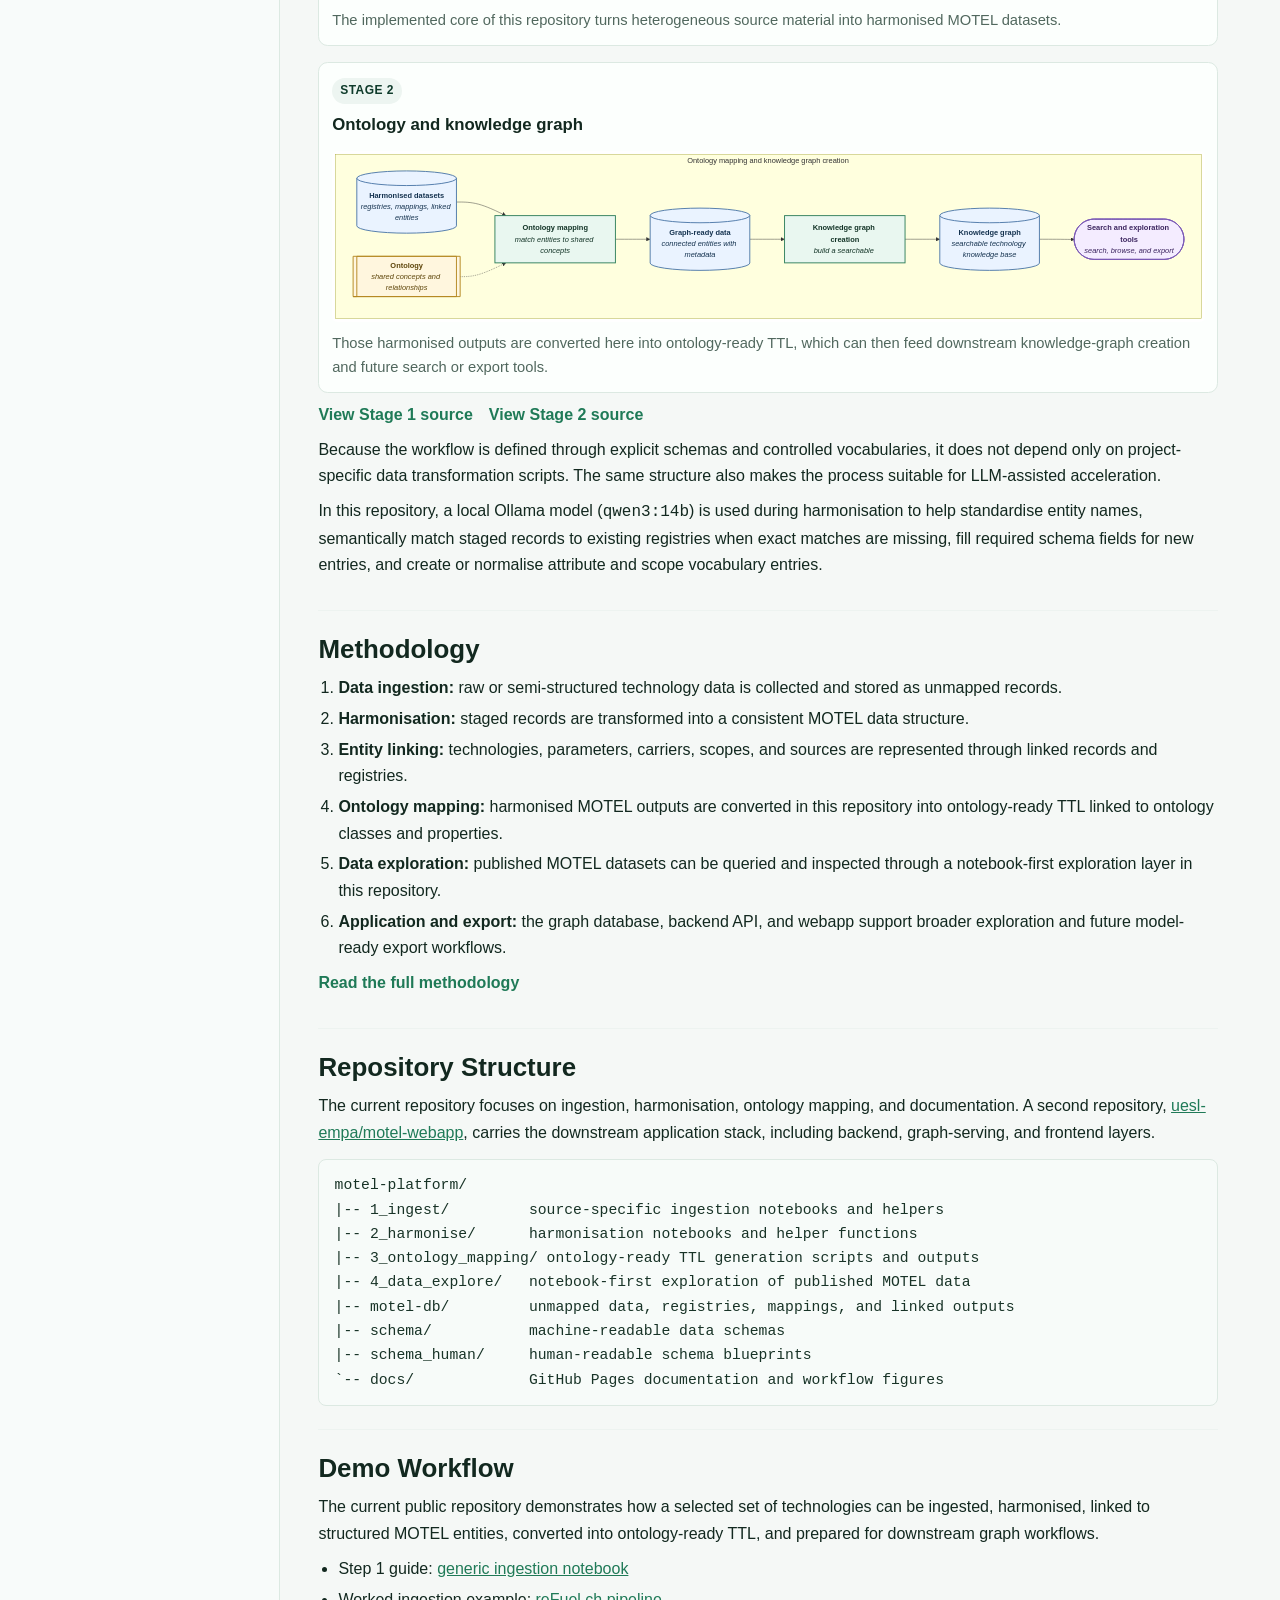
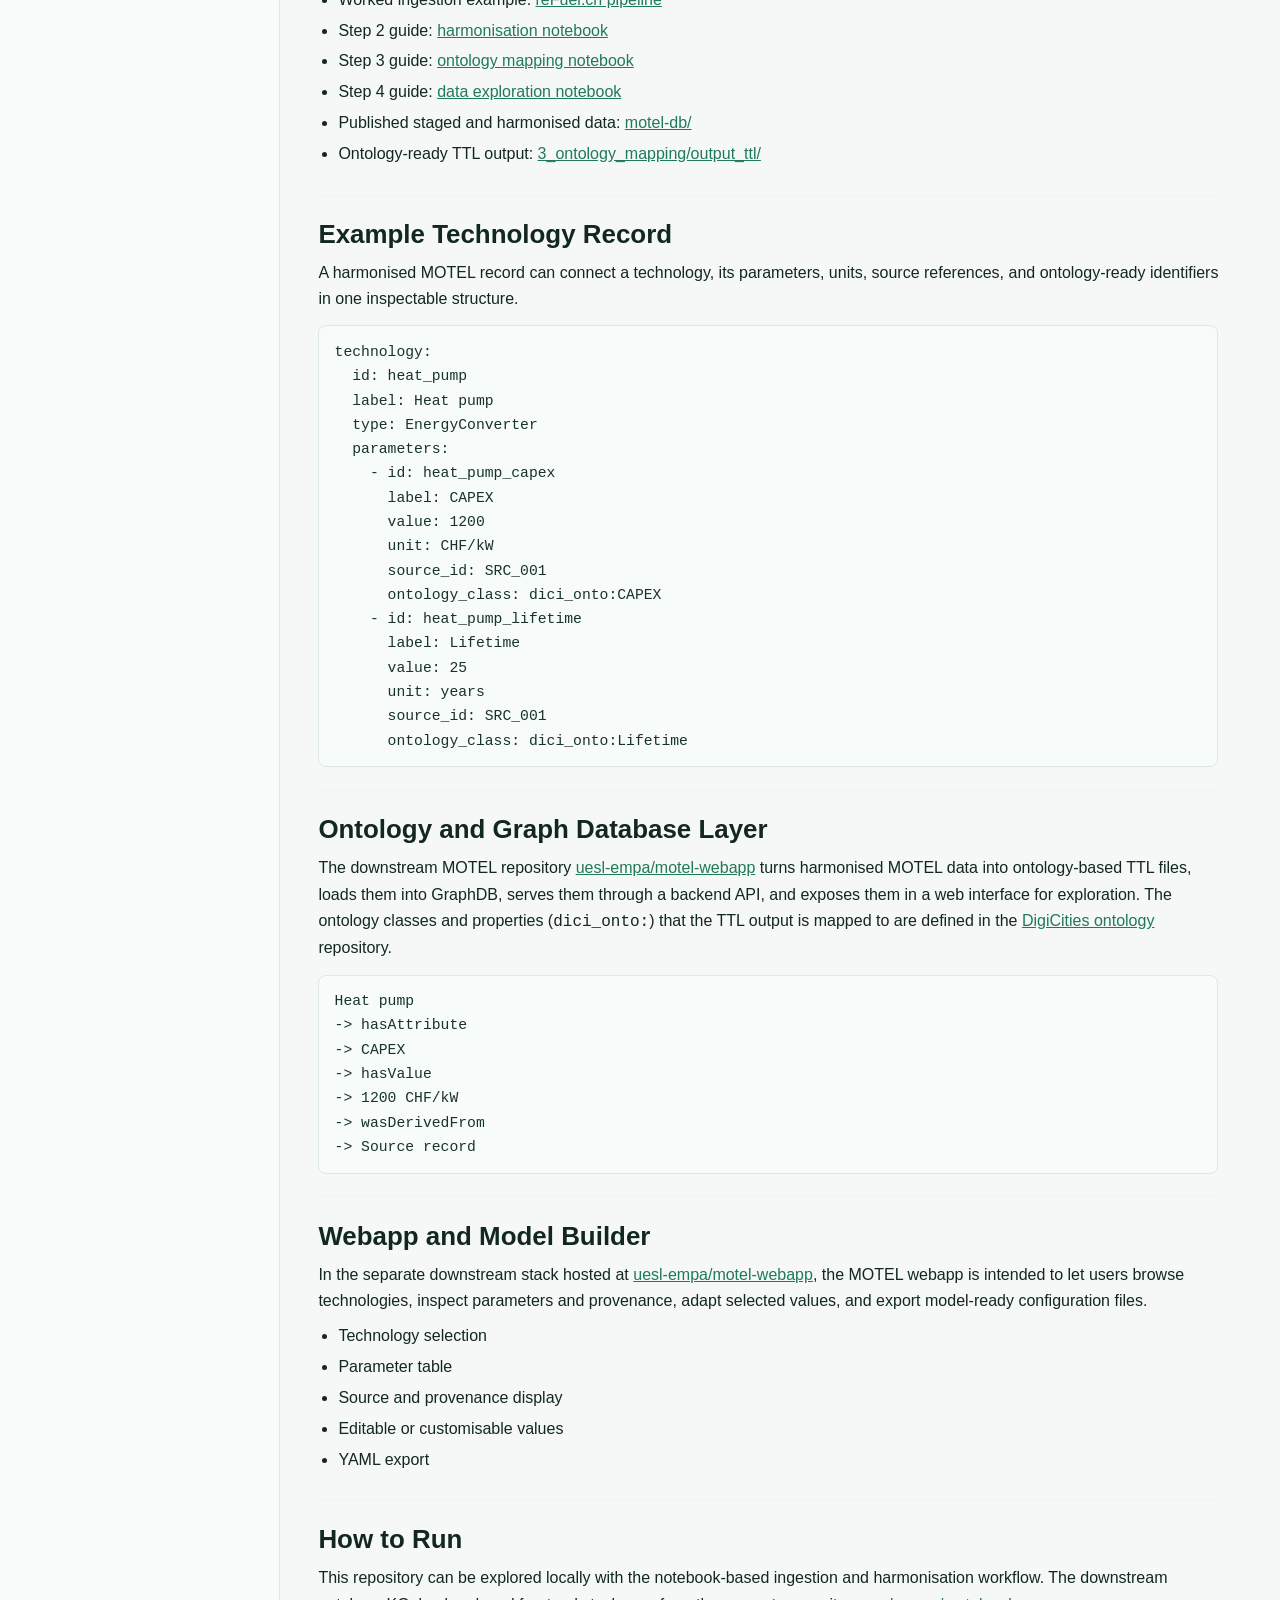
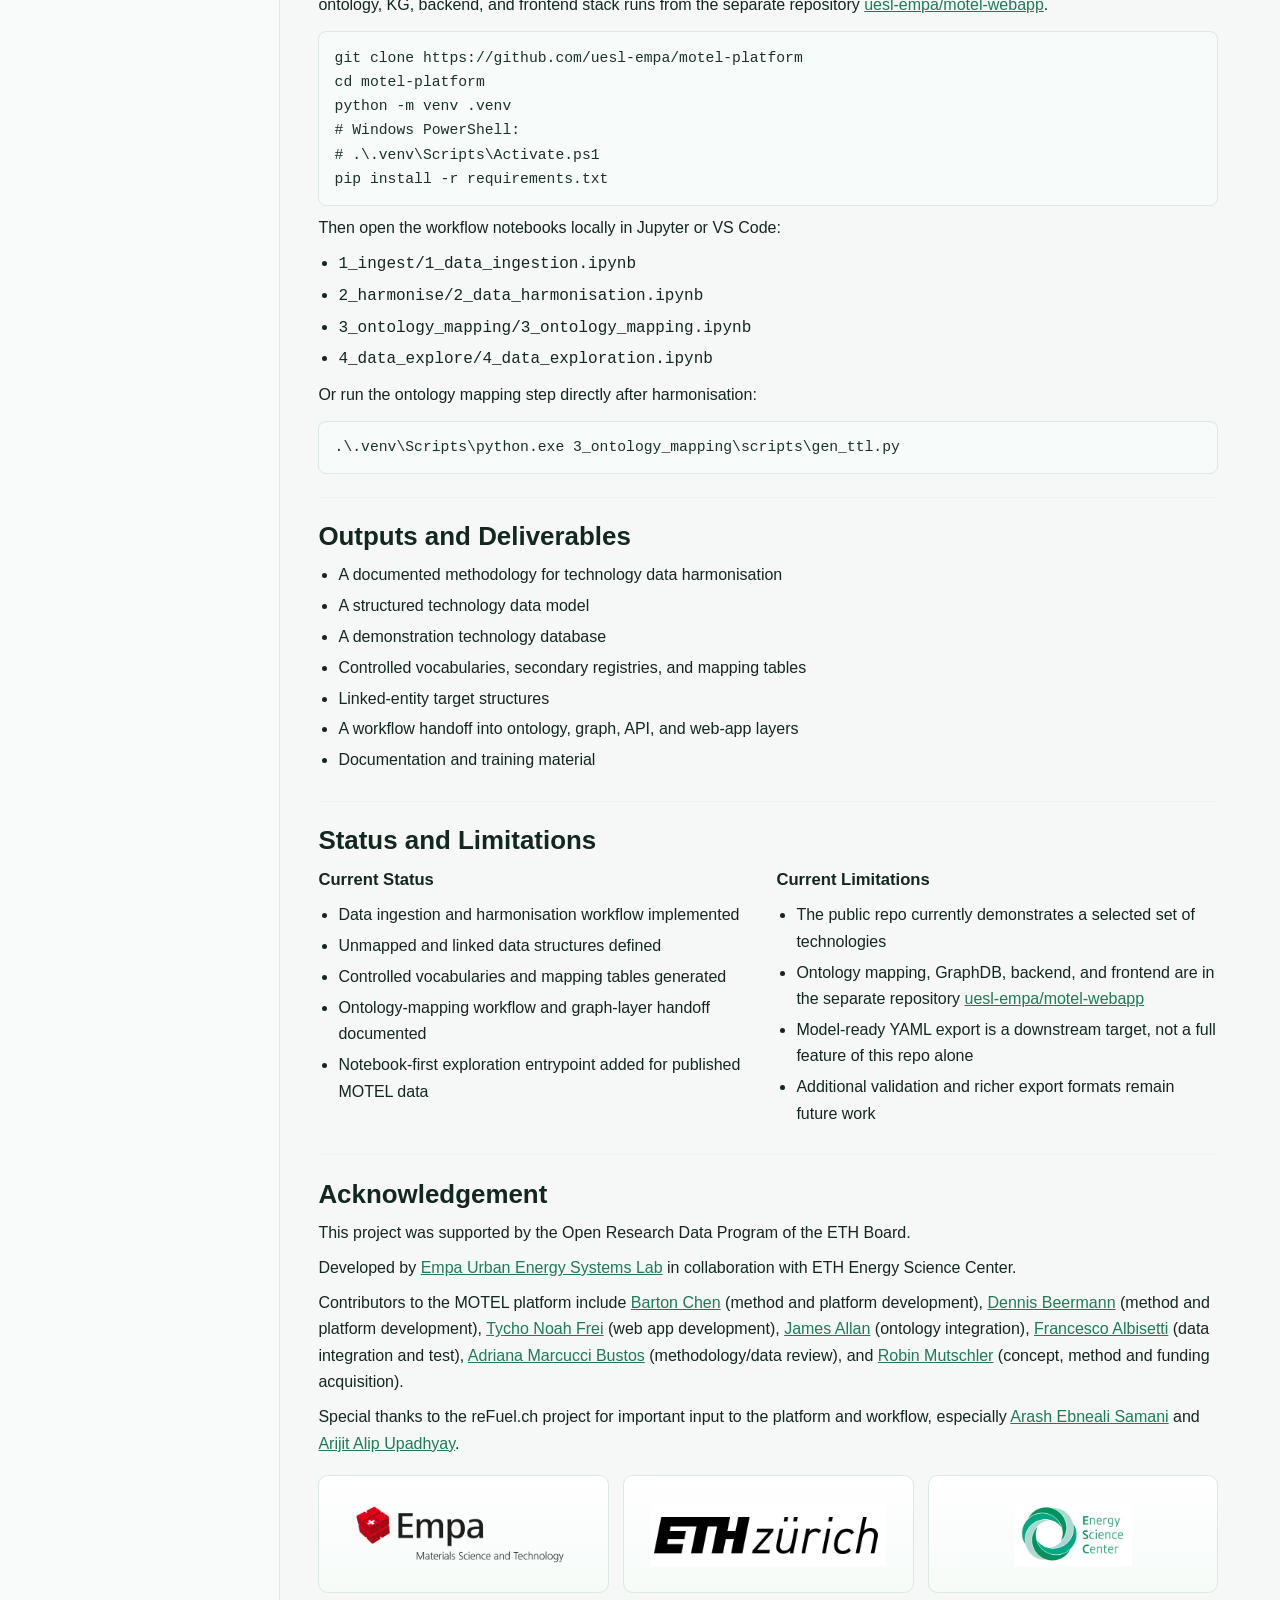
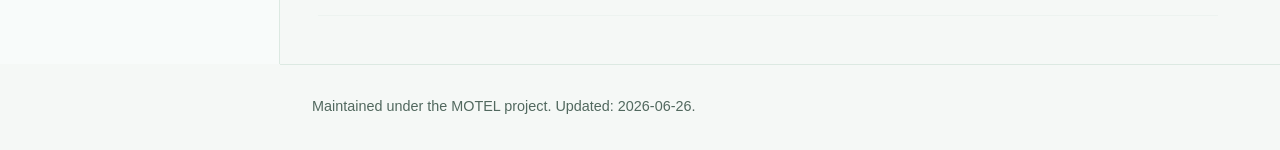
==== commit 1603da91: "Add Robin Mutschler and Adriana Marcucci Bustos as contributors" ====
--- a/docs/index.html
+++ b/docs/index.html
@@ -441,15 +441,18 @@
             <a href="mailto:tycho214@gmail.com">Tycho Noah Frei</a>
             (web app development),
             <a href="mailto:james.allan@empa.ch">James Allan</a>
-            (ontology integration), and
+            (ontology integration),
             <a href="mailto:francesco.albisetti@empa.ch">Francesco Albisetti</a>
-            (data integration and test).
+            (data integration and test),
+            <a href="mailto:adriana.marcucci@esc.ethz.ch">Adriana Marcucci Bustos</a>
+            (methodology/data review), and
+            <a href="mailto:Robin.Mutschler@empa.ch">Robin Mutschler</a>
+            (concept, method and funding acquisition).
           </p>
           <p>
             Special thanks to the reFuel.ch project for important input to the
             platform and workflow, especially
-            <a href="mailto:Robin.Mutschler@empa.ch">Robin Mutschler</a>,
-            <a href="mailto:Arash.EbnealiSamani@empa.ch">Arash Ebneali Samani</a>,
+            <a href="mailto:Arash.EbnealiSamani@empa.ch">Arash Ebneali Samani</a>
             and
             <a href="mailto:Arijit.Upadhyay@empa.ch">Arijit Alip Upadhyay</a>.
           </p>
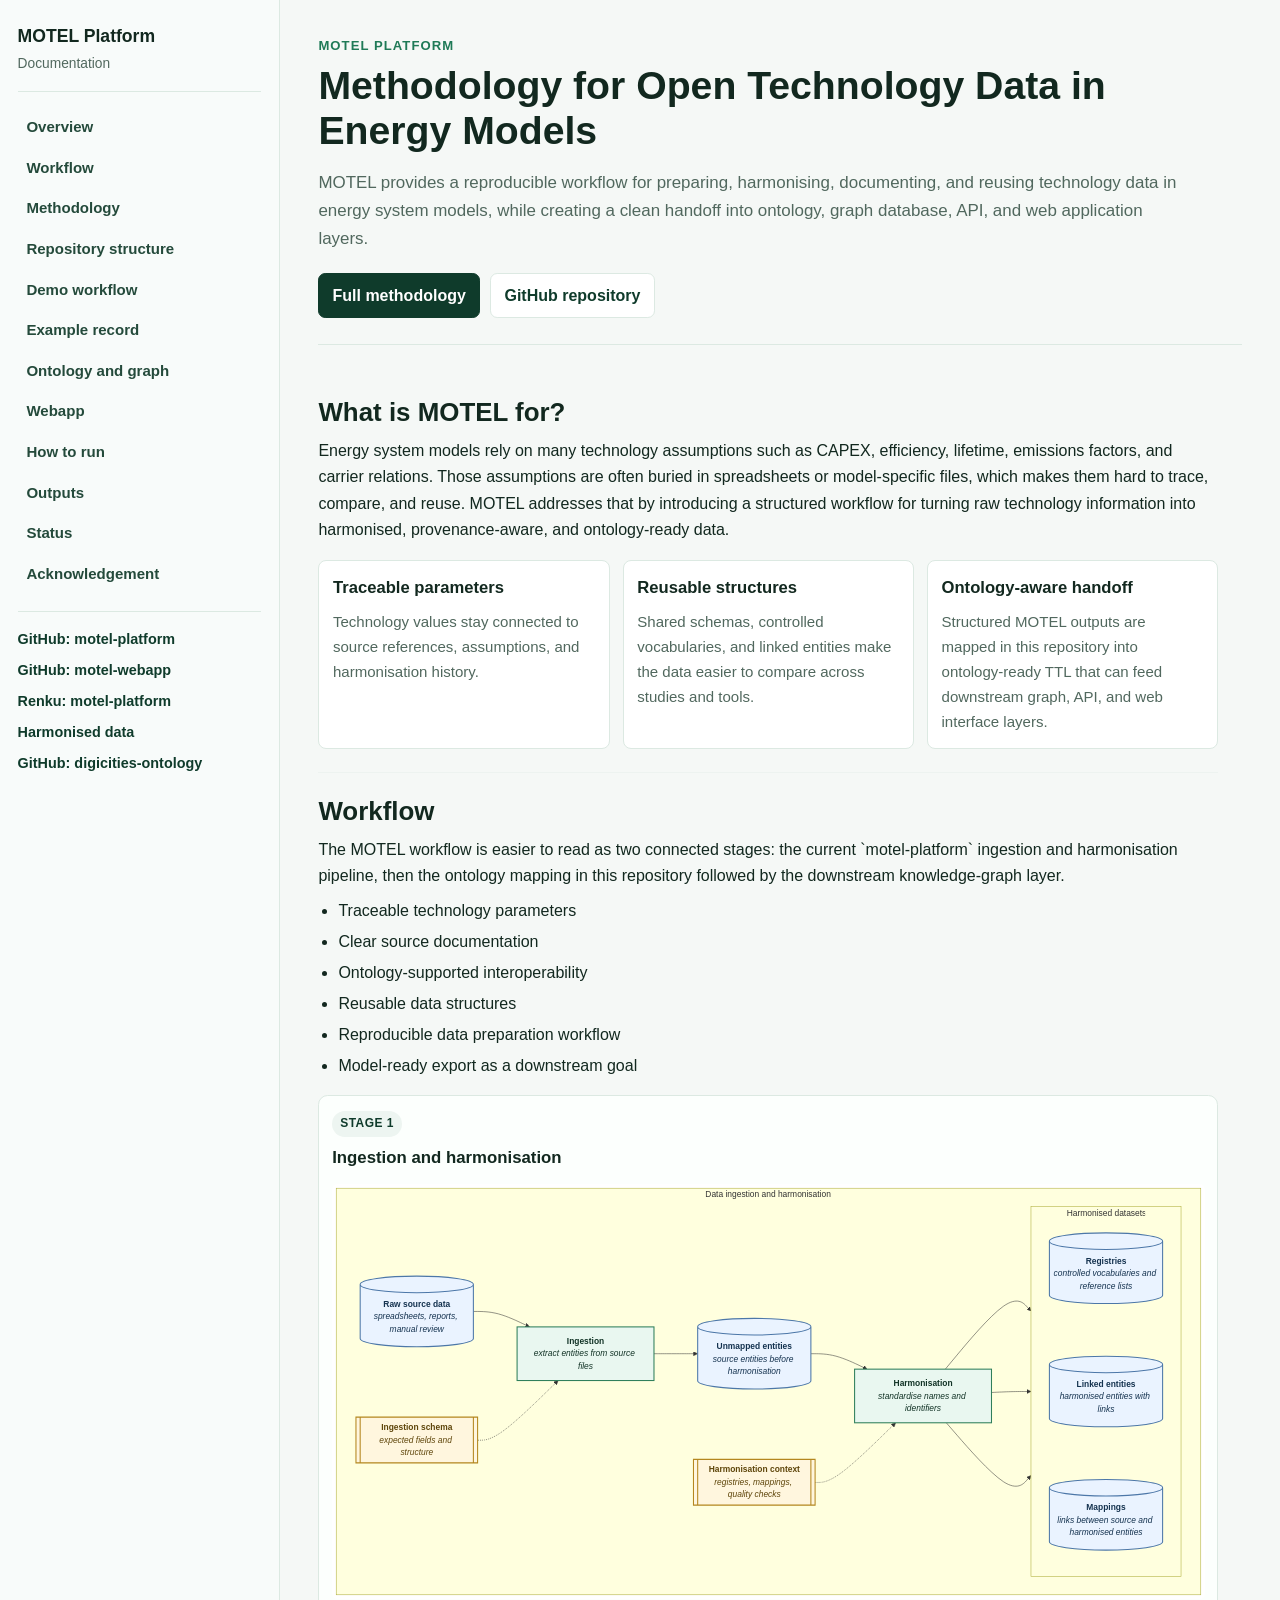
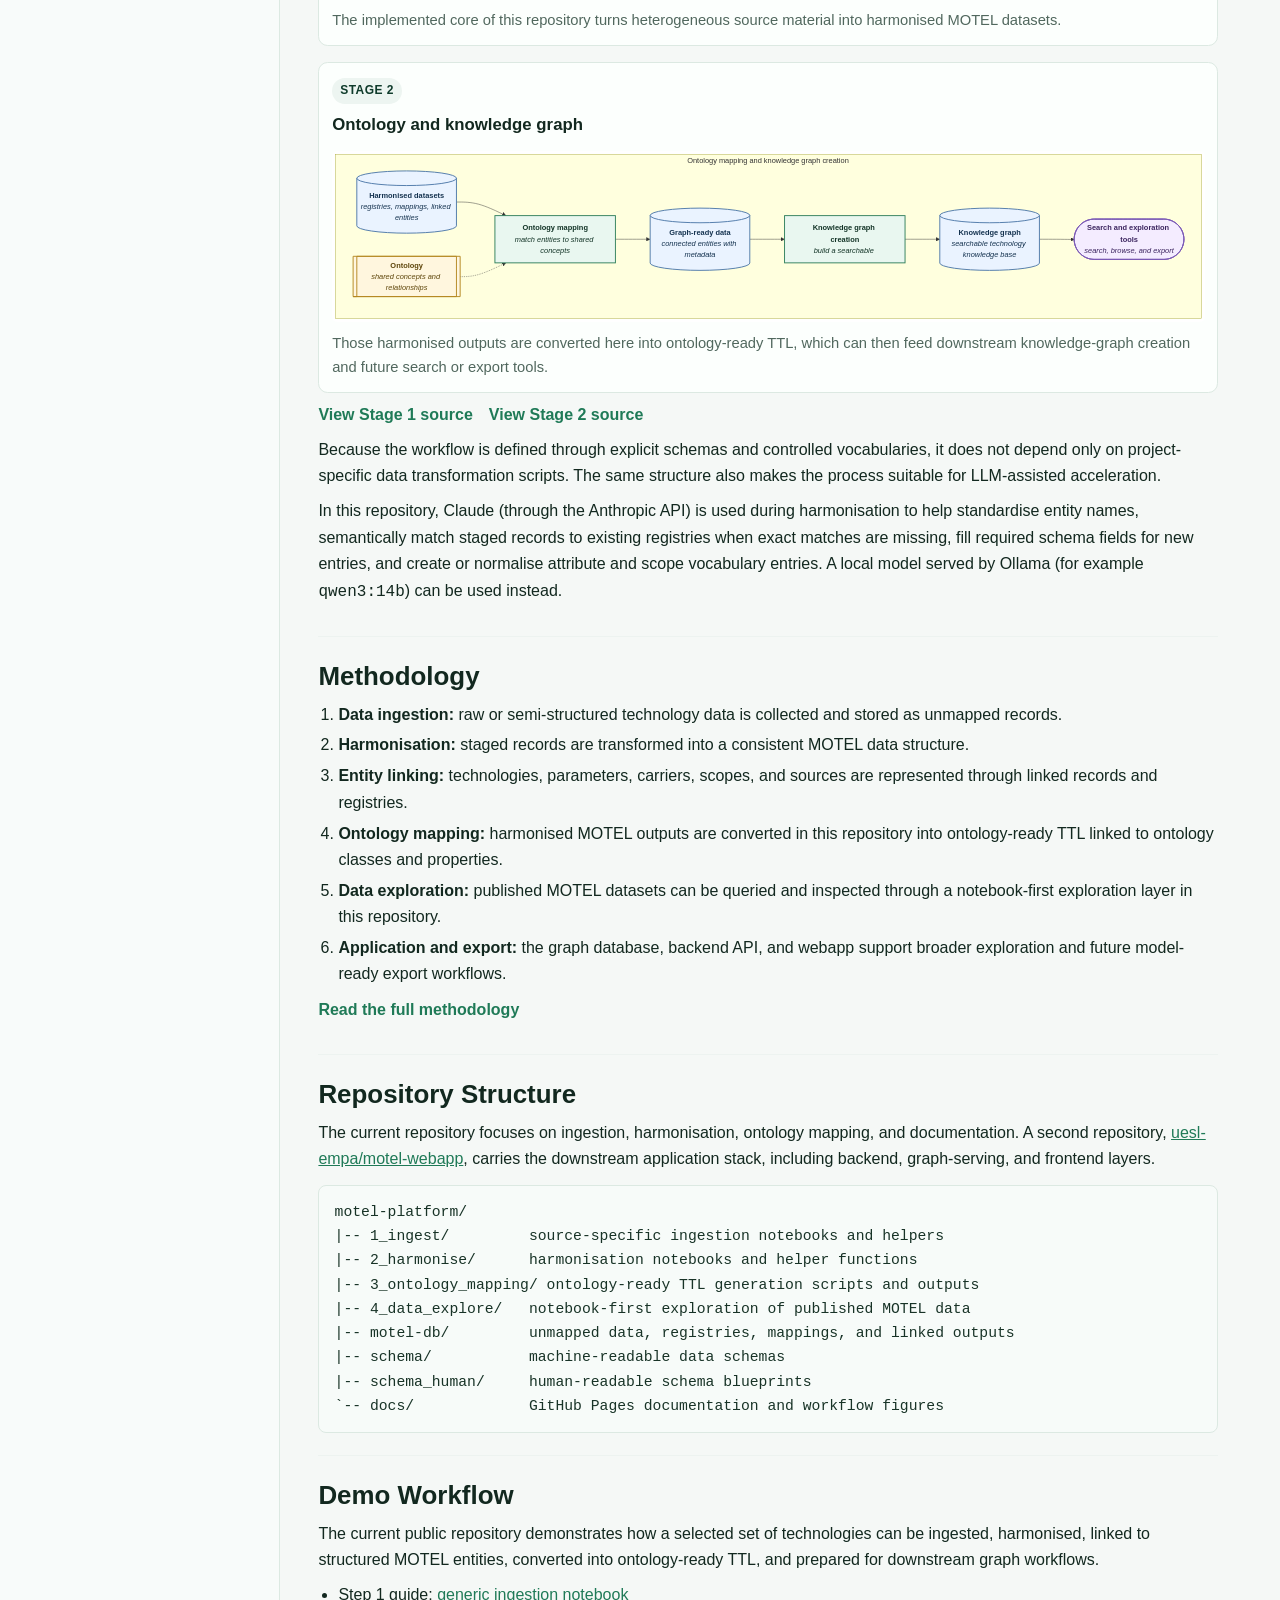
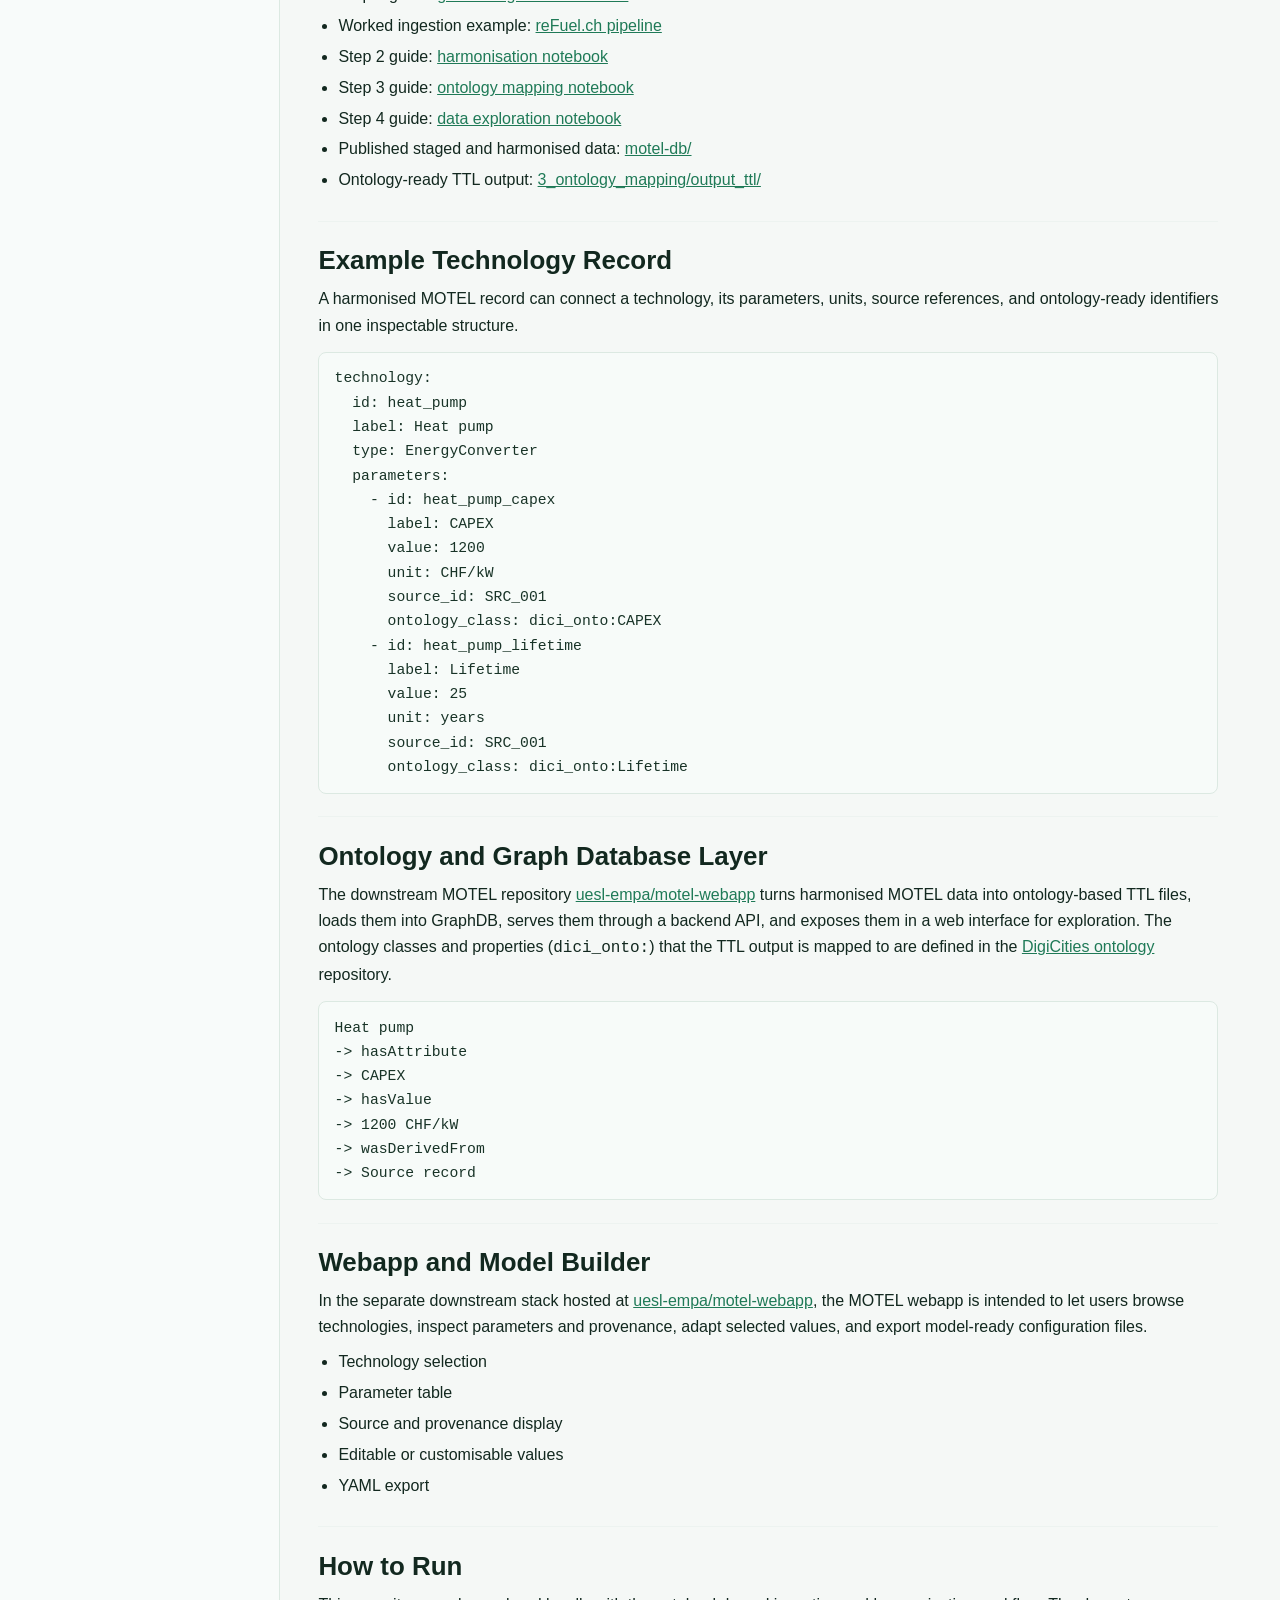
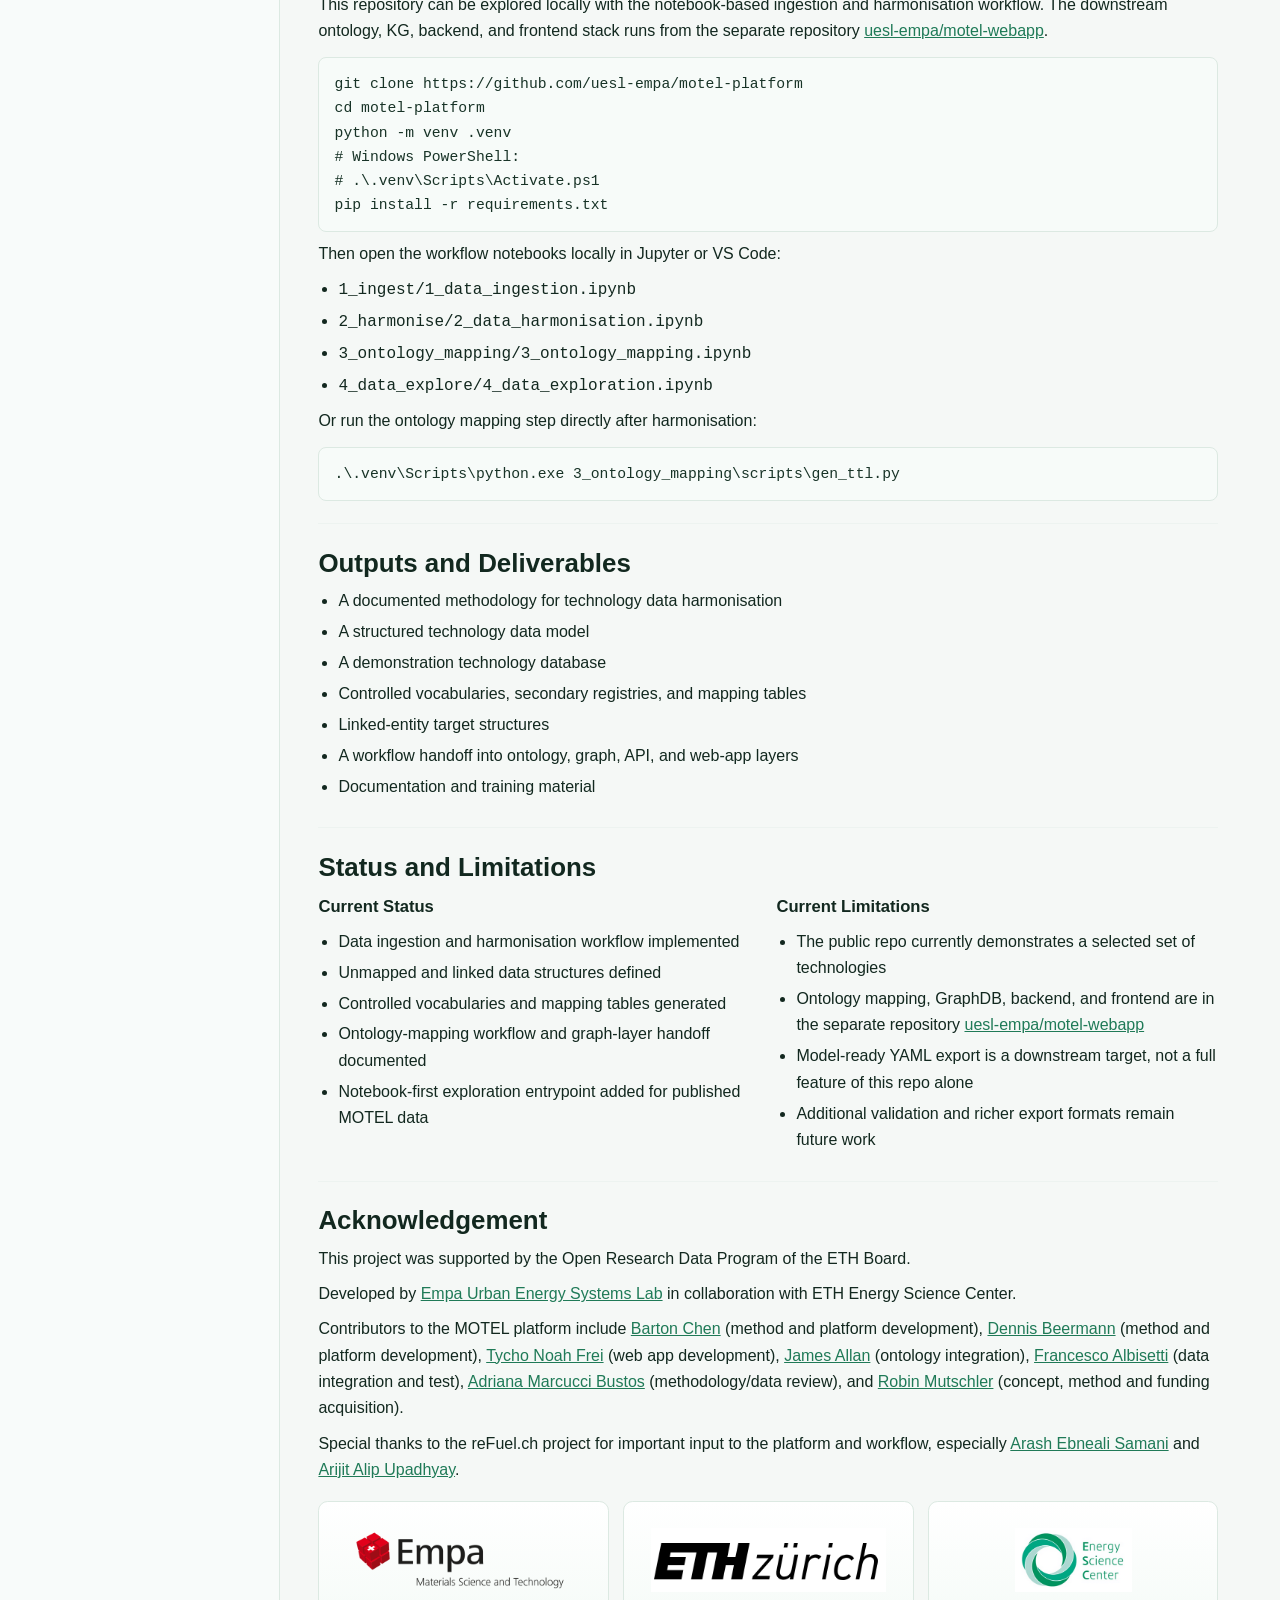
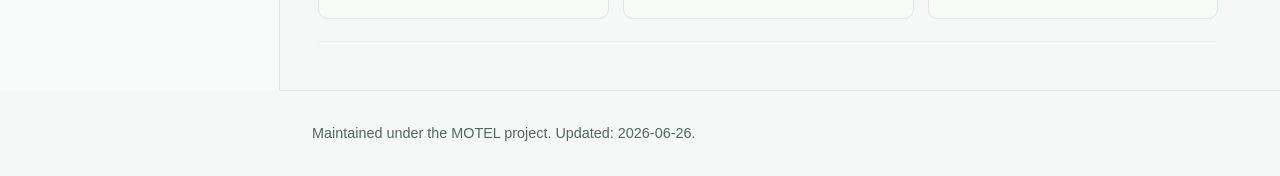
==== commit 9a7dd3e1: "Make Claude the default harmonisation LLM and support adding new sources LLM backend - Add 2_harmoni" ====
--- a/docs/index.html
+++ b/docs/index.html
@@ -199,12 +199,13 @@
             process suitable for LLM-assisted acceleration.
           </p>
           <p>
-            In this repository, a local Ollama model
-            (<code>qwen3:14b</code>) is used during harmonisation to help
+            In this repository, Claude (through the Anthropic API) is used
+            during harmonisation to help
             standardise entity names, semantically match staged records to
             existing registries when exact matches are missing, fill required
             schema fields for new entries, and create or normalise attribute and
-            scope vocabulary entries.
+            scope vocabulary entries. A local model served by Ollama
+            (for example <code>qwen3:14b</code>) can be used instead.
           </p>
         </section>
 
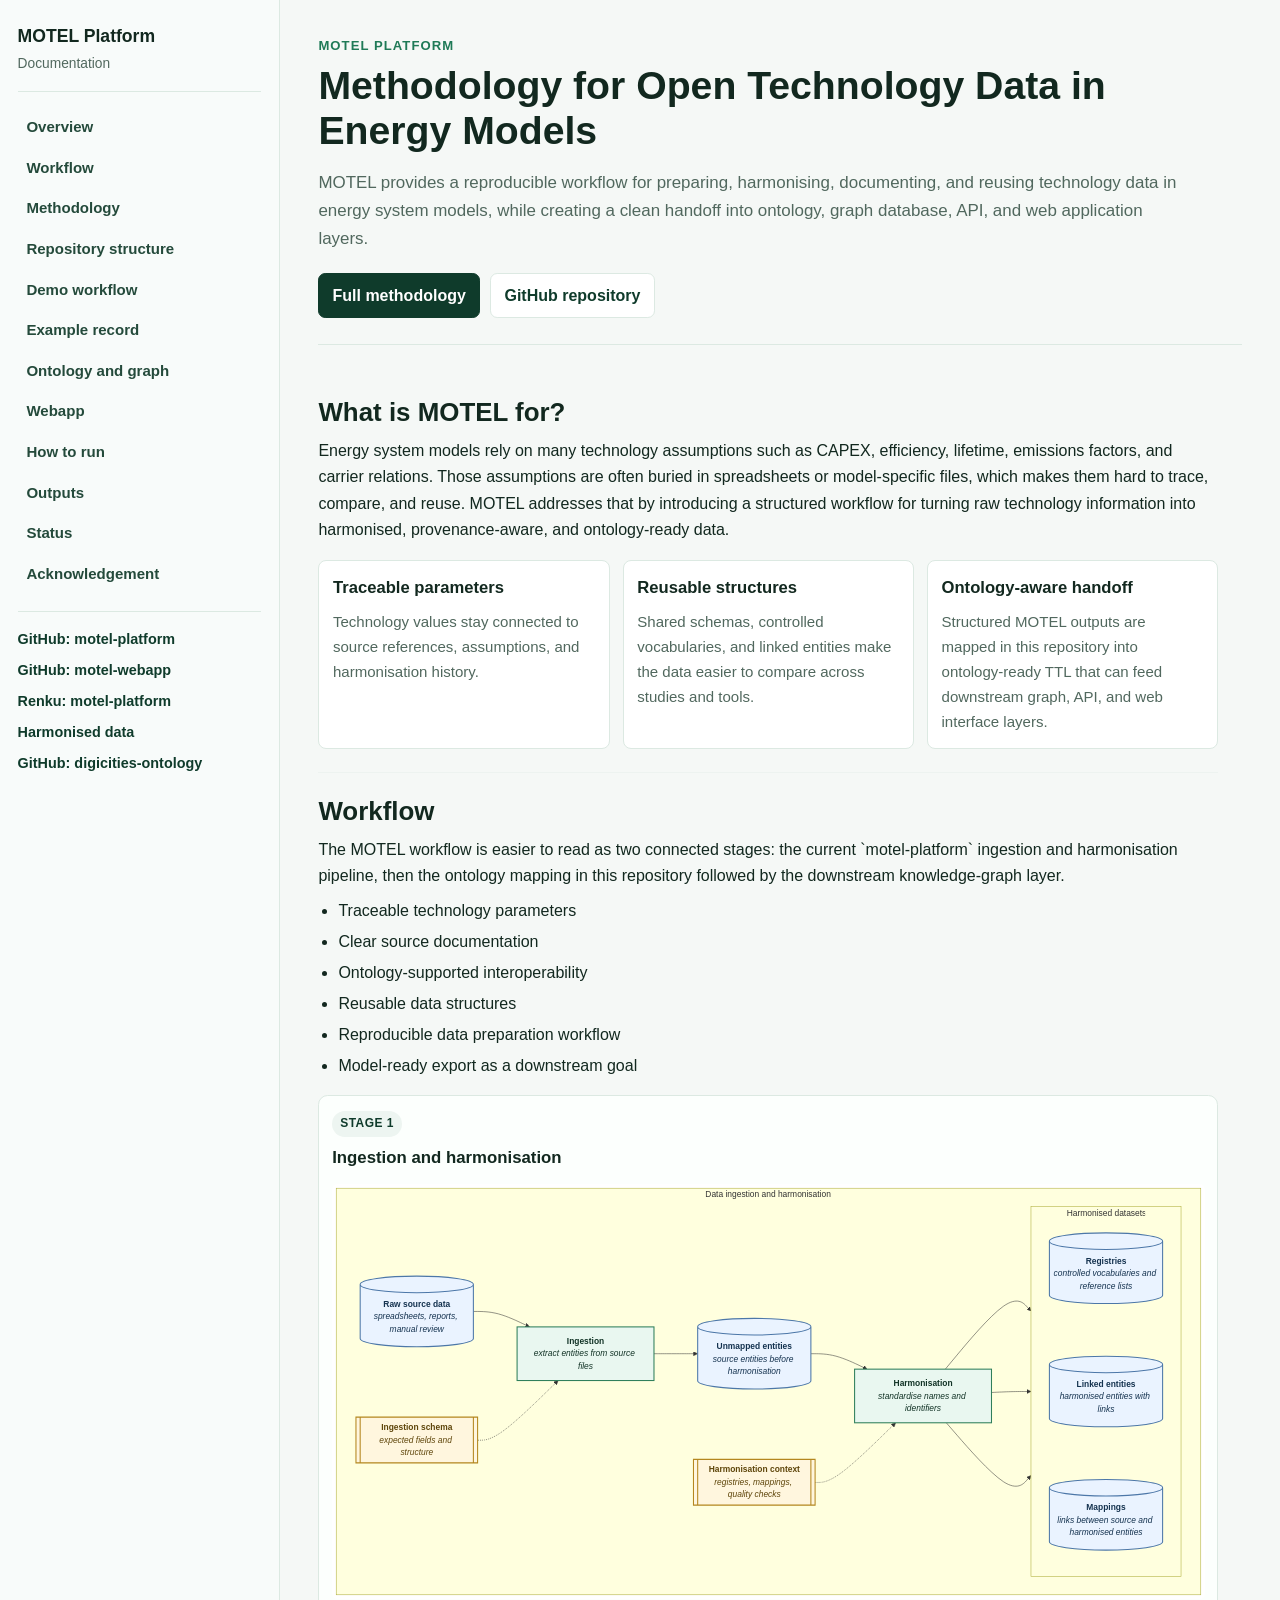
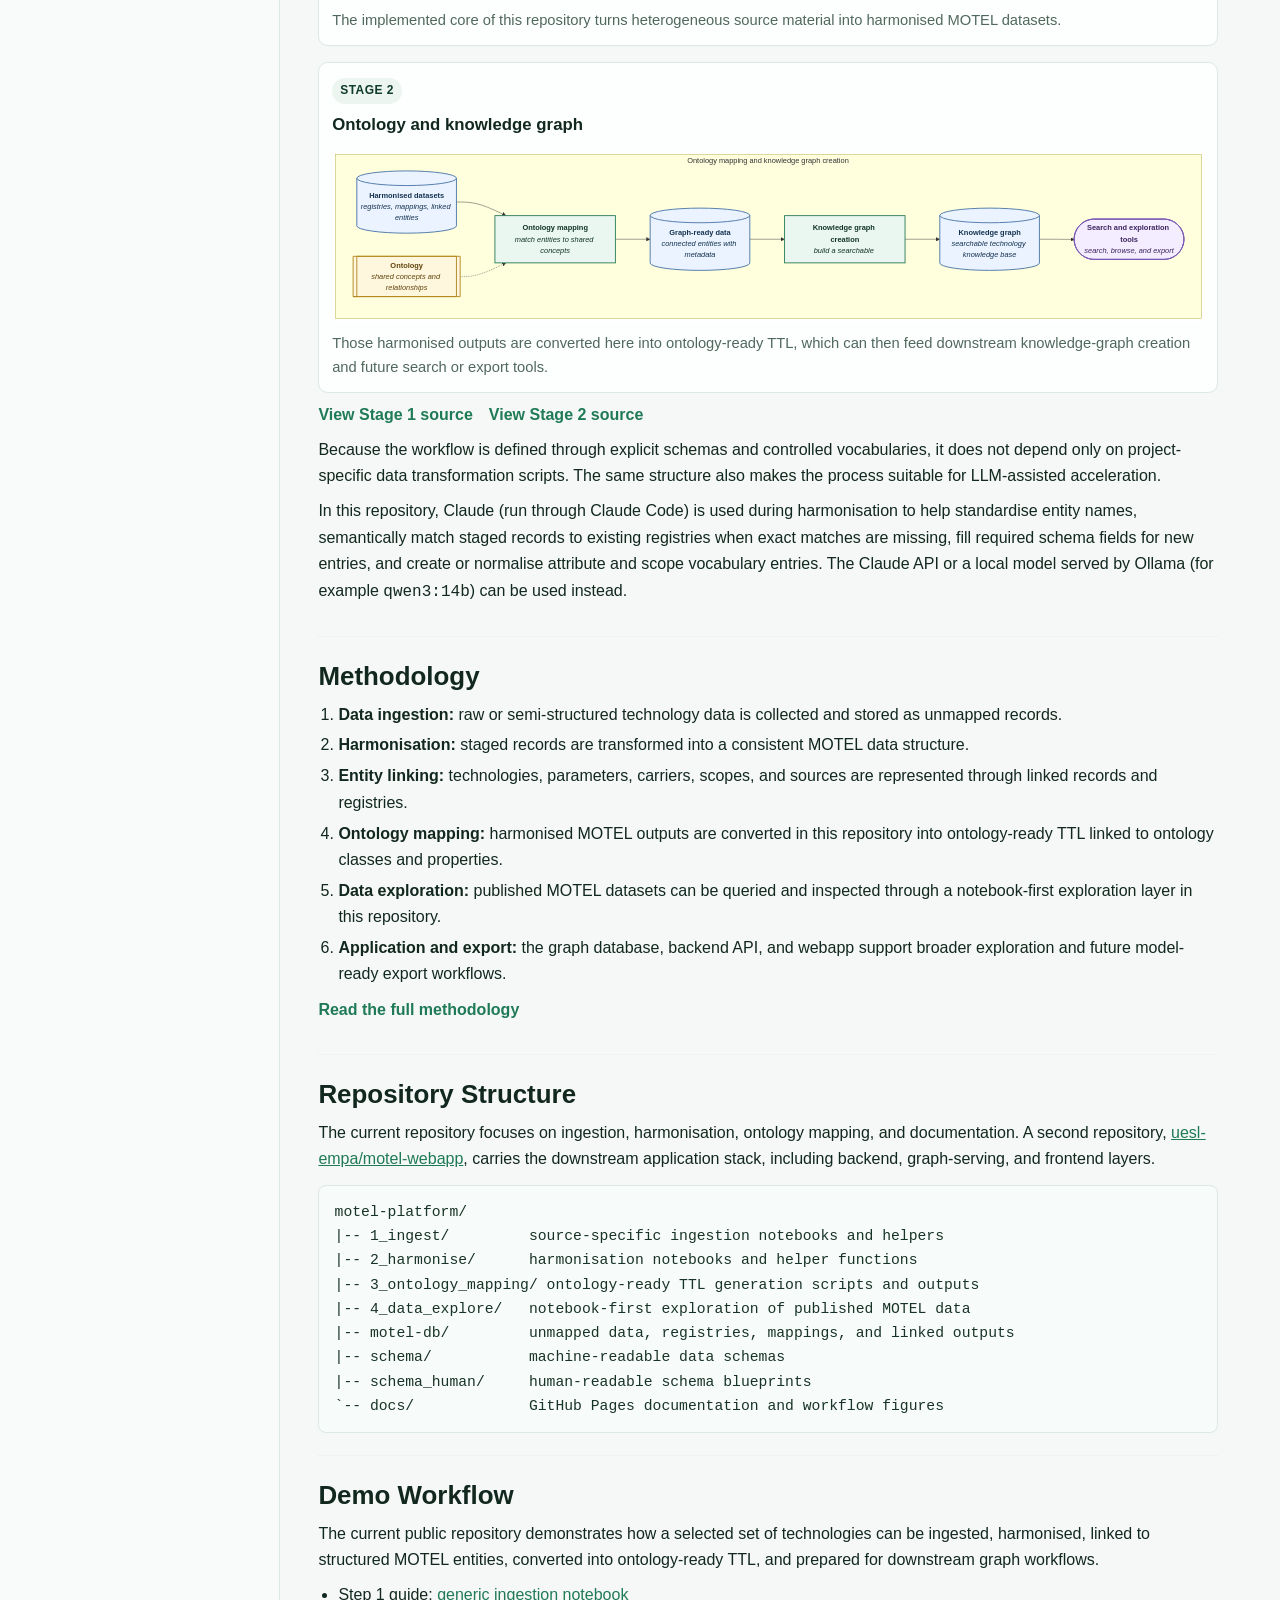
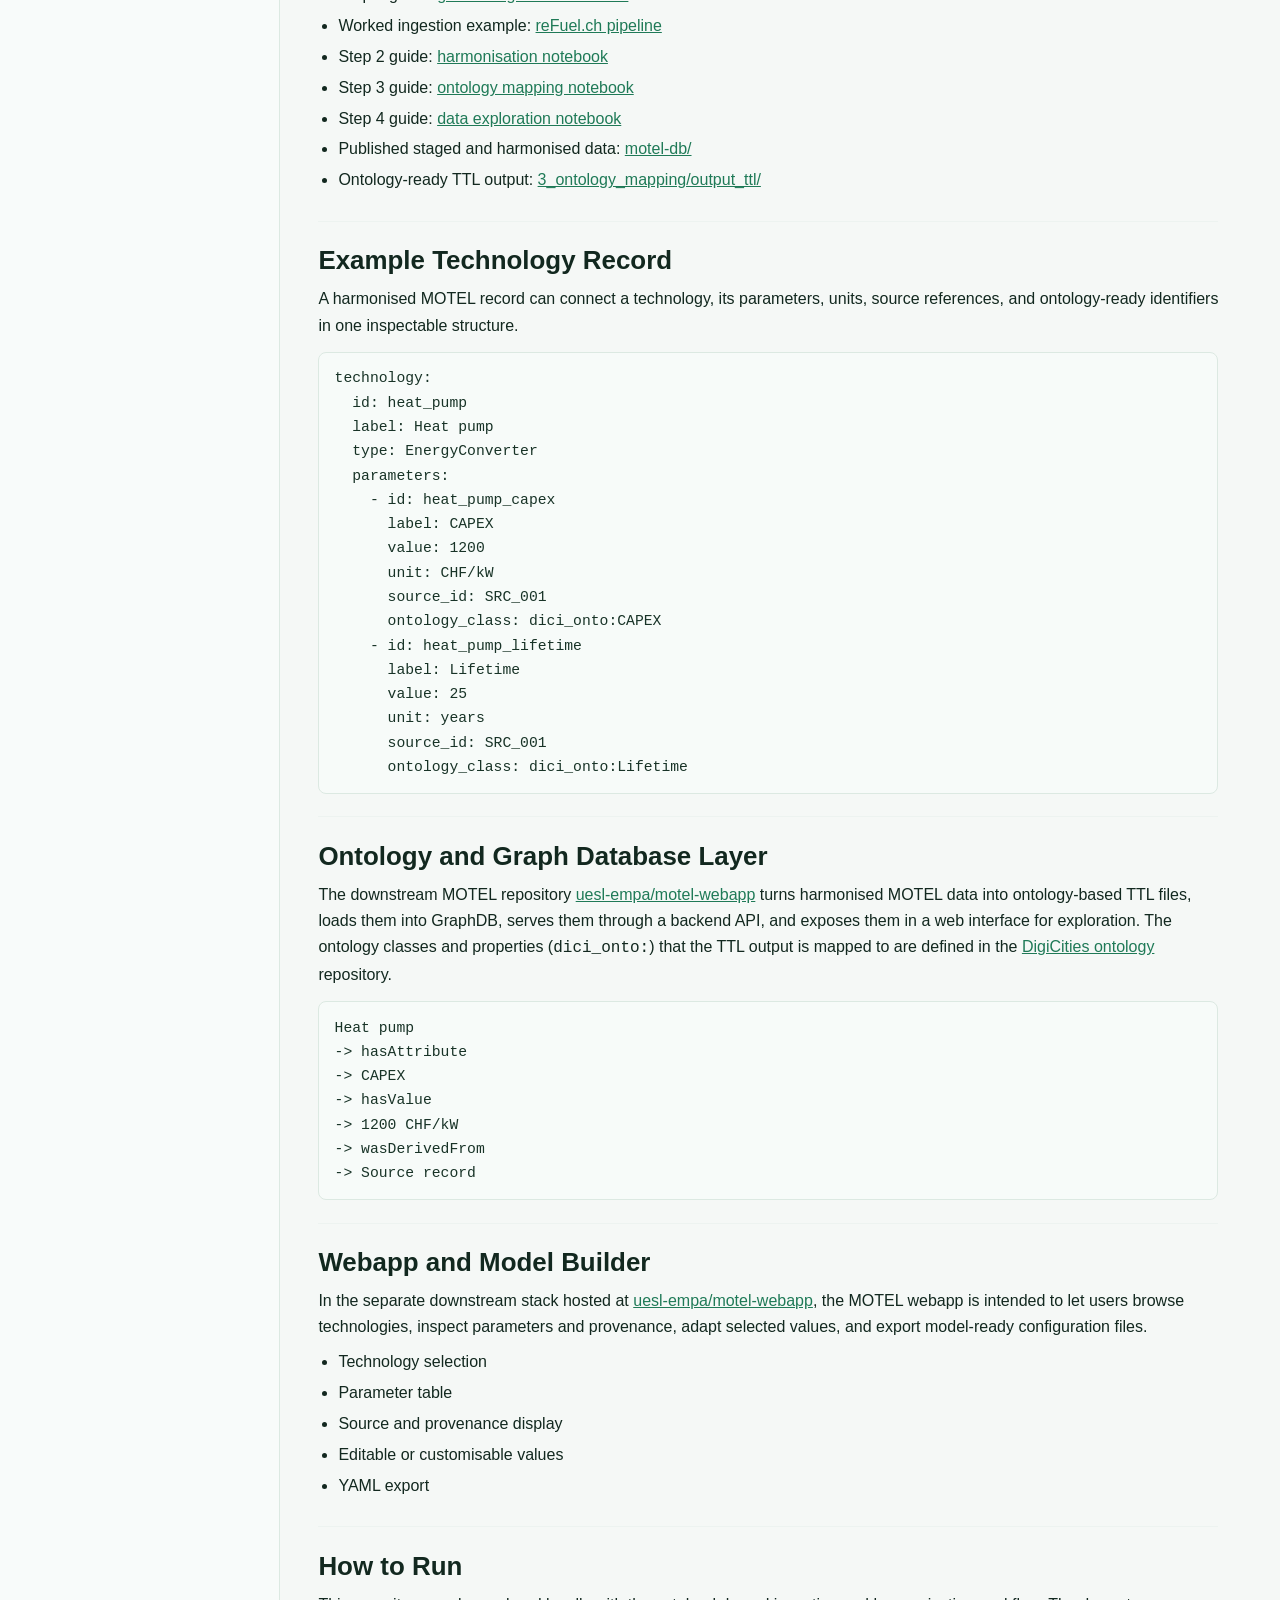
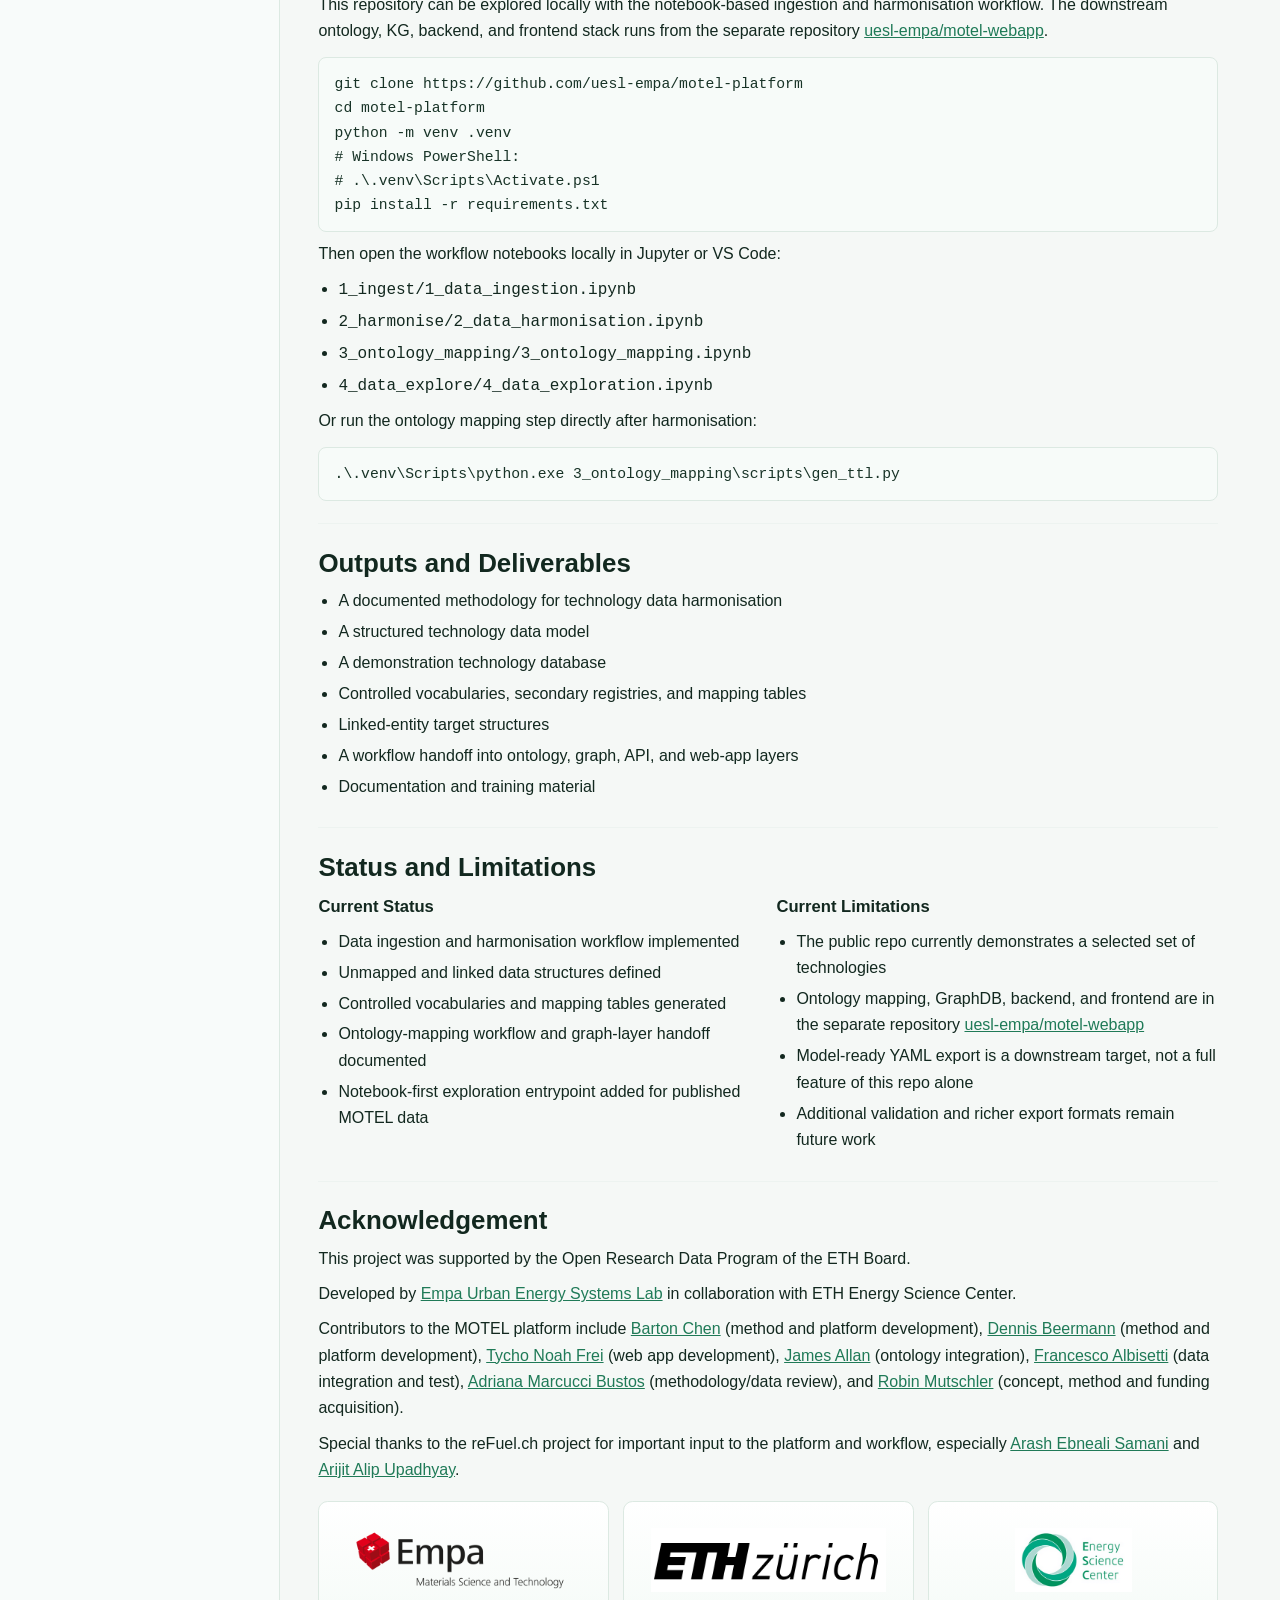
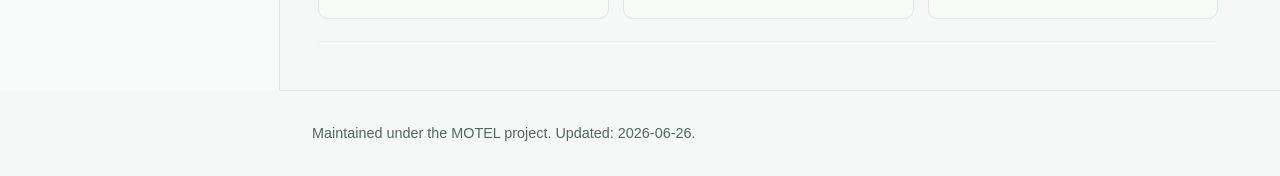
==== commit dfcced7d: "Run harmonisation on the Claude subscription through Claude Code - Add a claude_code backend to llm_" ====
--- a/docs/index.html
+++ b/docs/index.html
@@ -199,13 +199,13 @@
             process suitable for LLM-assisted acceleration.
           </p>
           <p>
-            In this repository, Claude (through the Anthropic API) is used
+            In this repository, Claude (run through Claude Code) is used
             during harmonisation to help
             standardise entity names, semantically match staged records to
             existing registries when exact matches are missing, fill required
             schema fields for new entries, and create or normalise attribute and
-            scope vocabulary entries. A local model served by Ollama
-            (for example <code>qwen3:14b</code>) can be used instead.
+            scope vocabulary entries. The Claude API or a local model served
+            by Ollama (for example <code>qwen3:14b</code>) can be used instead.
           </p>
         </section>
 
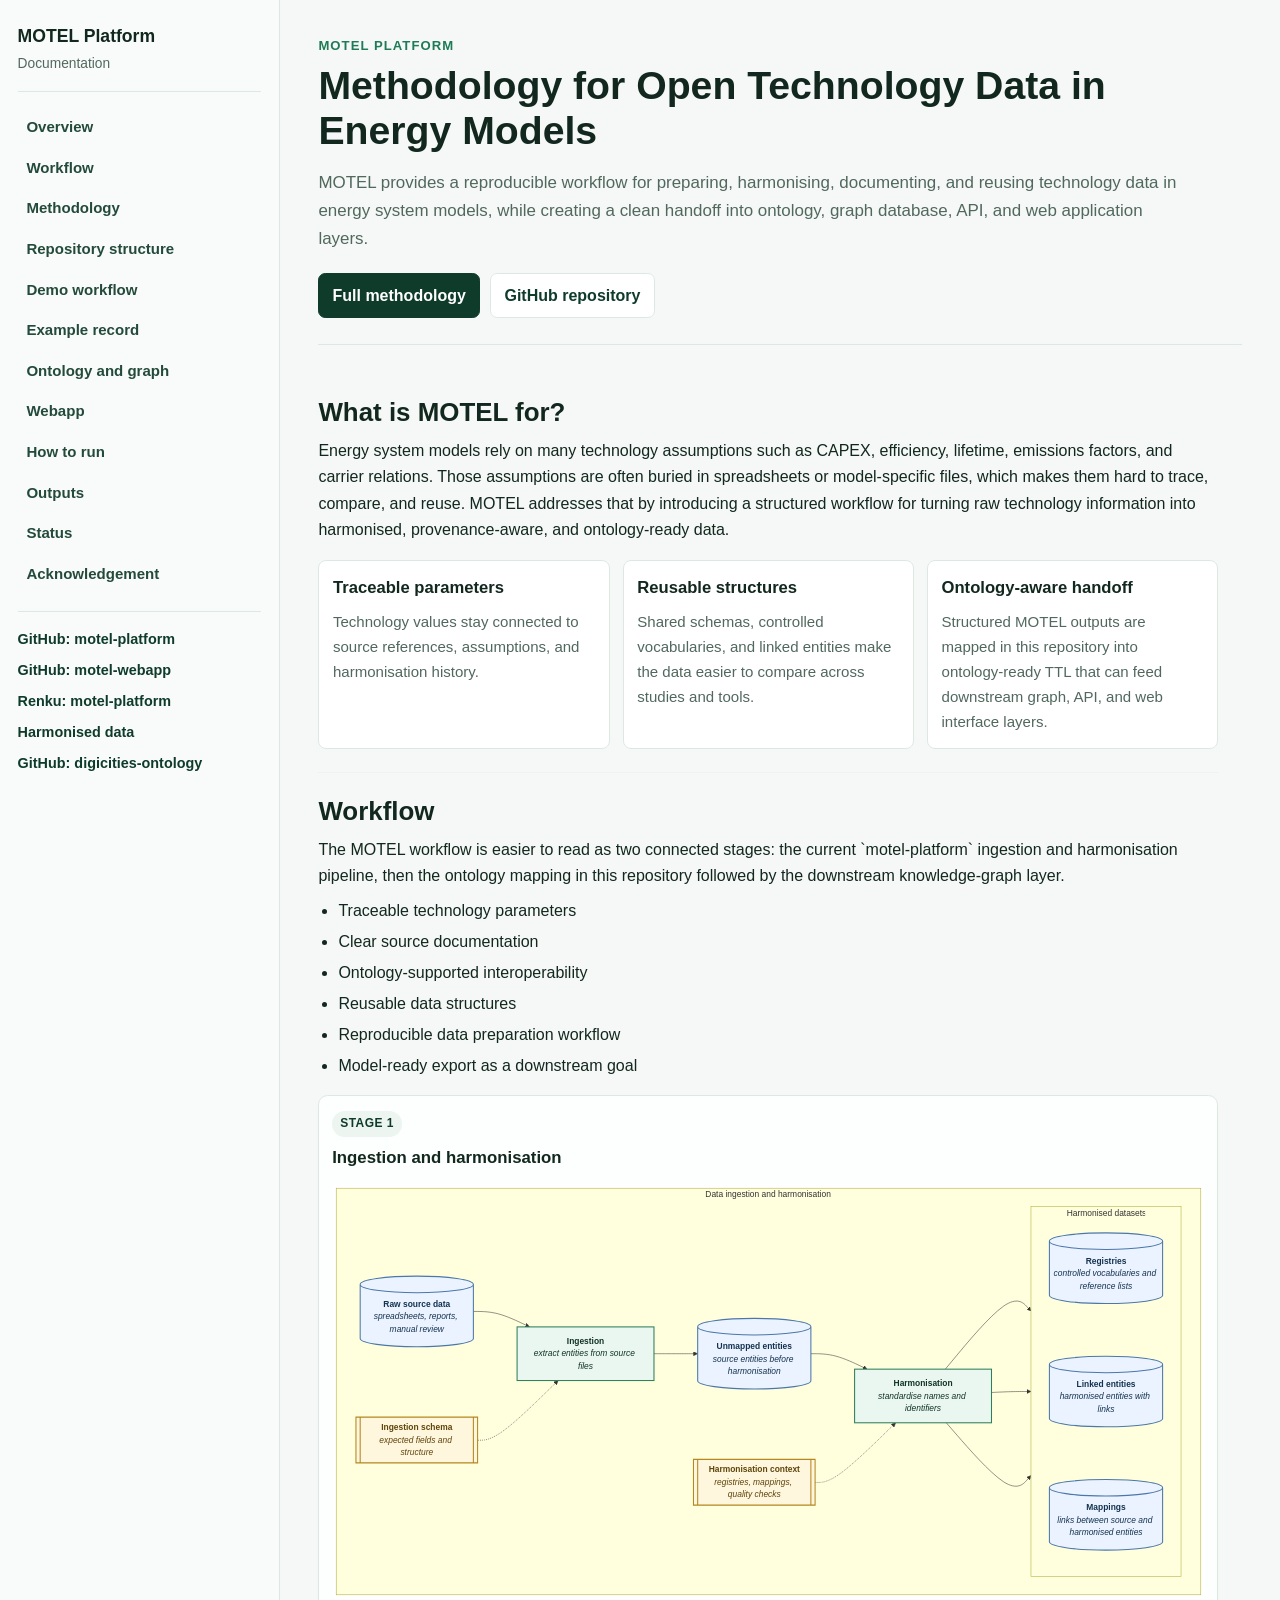
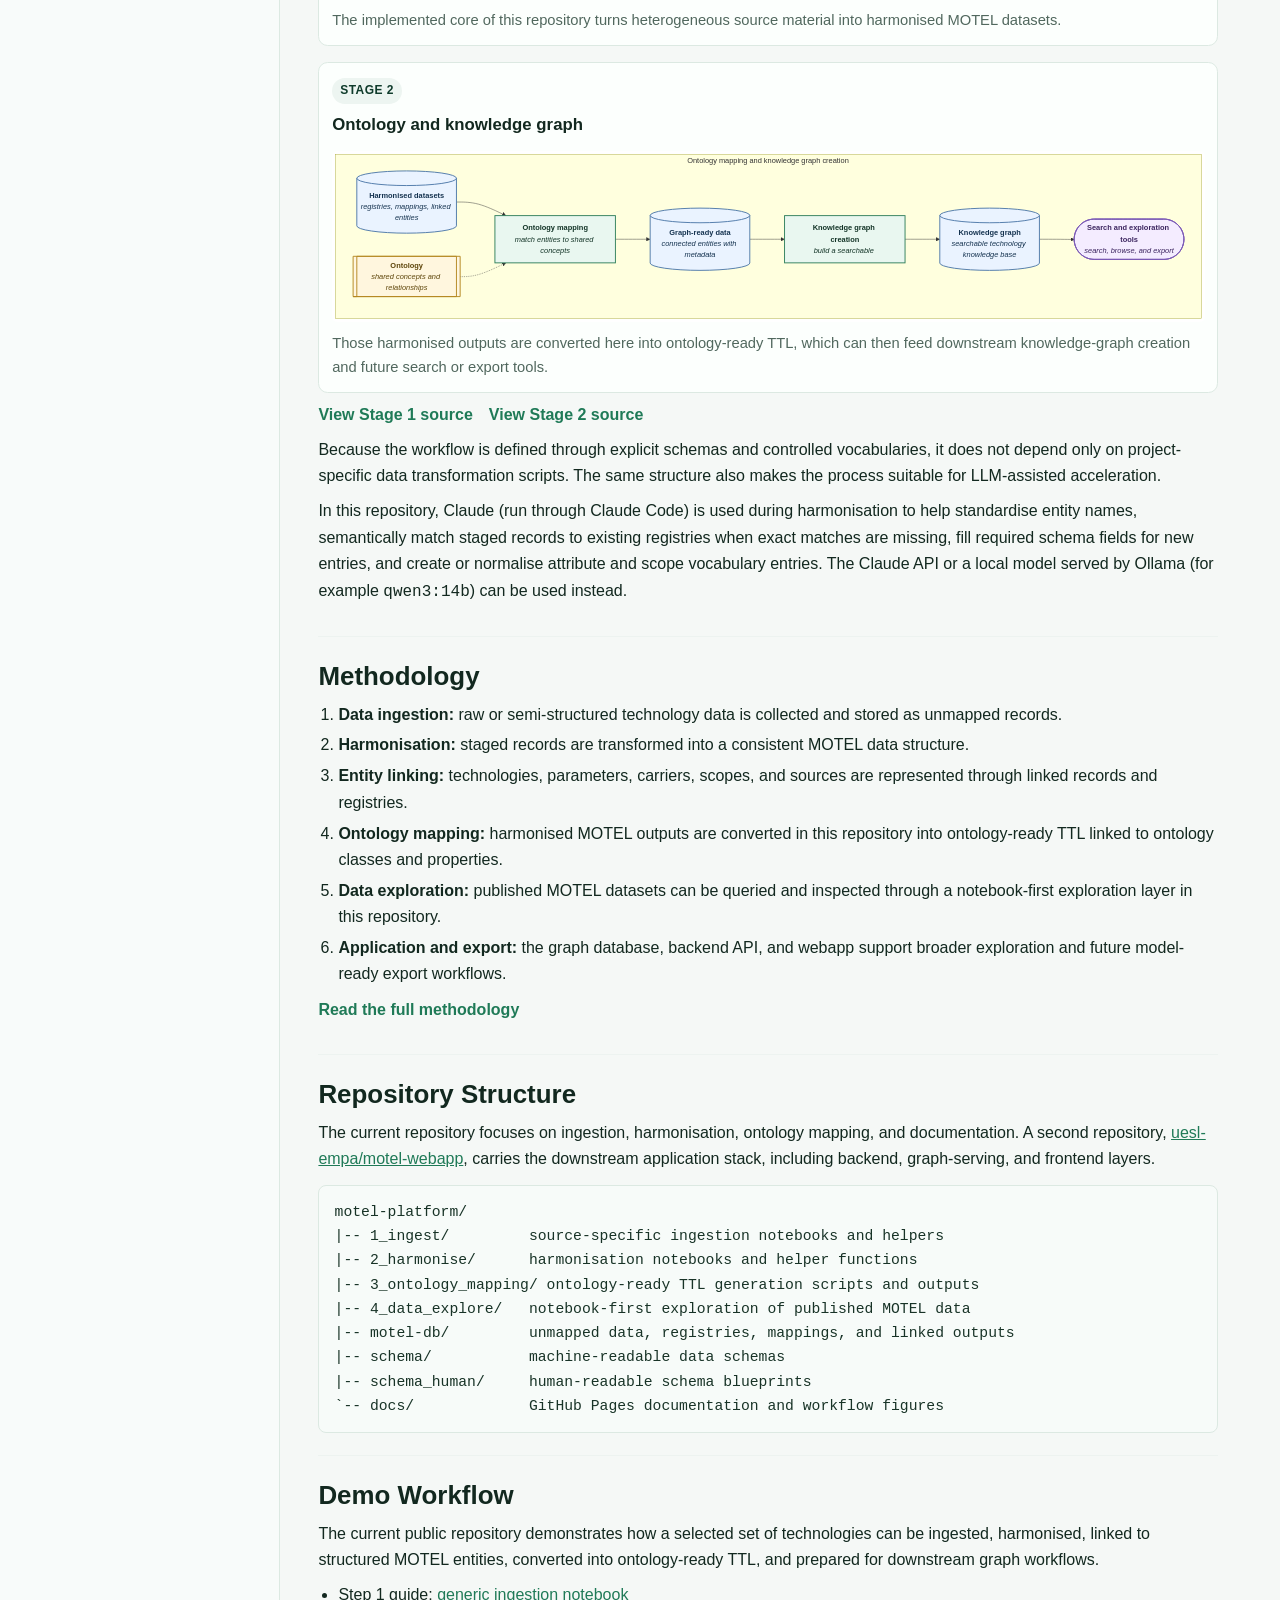
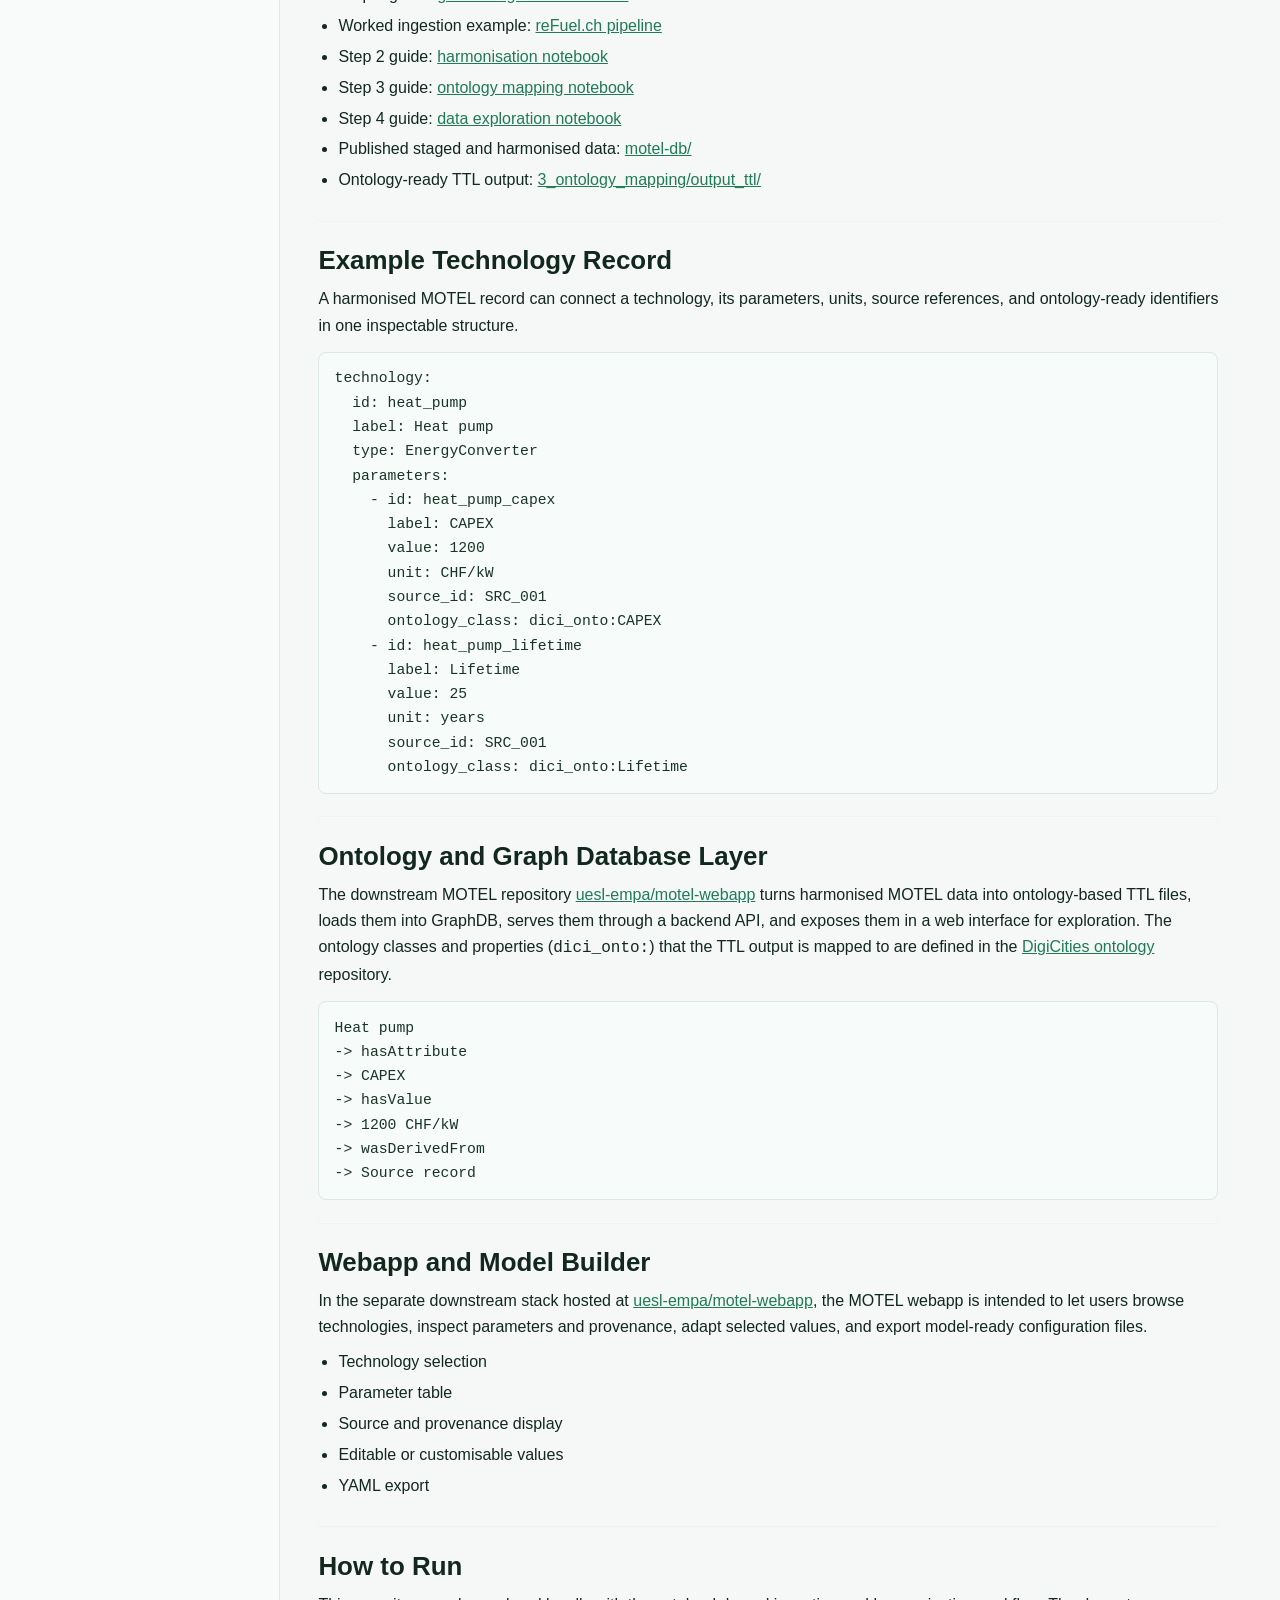
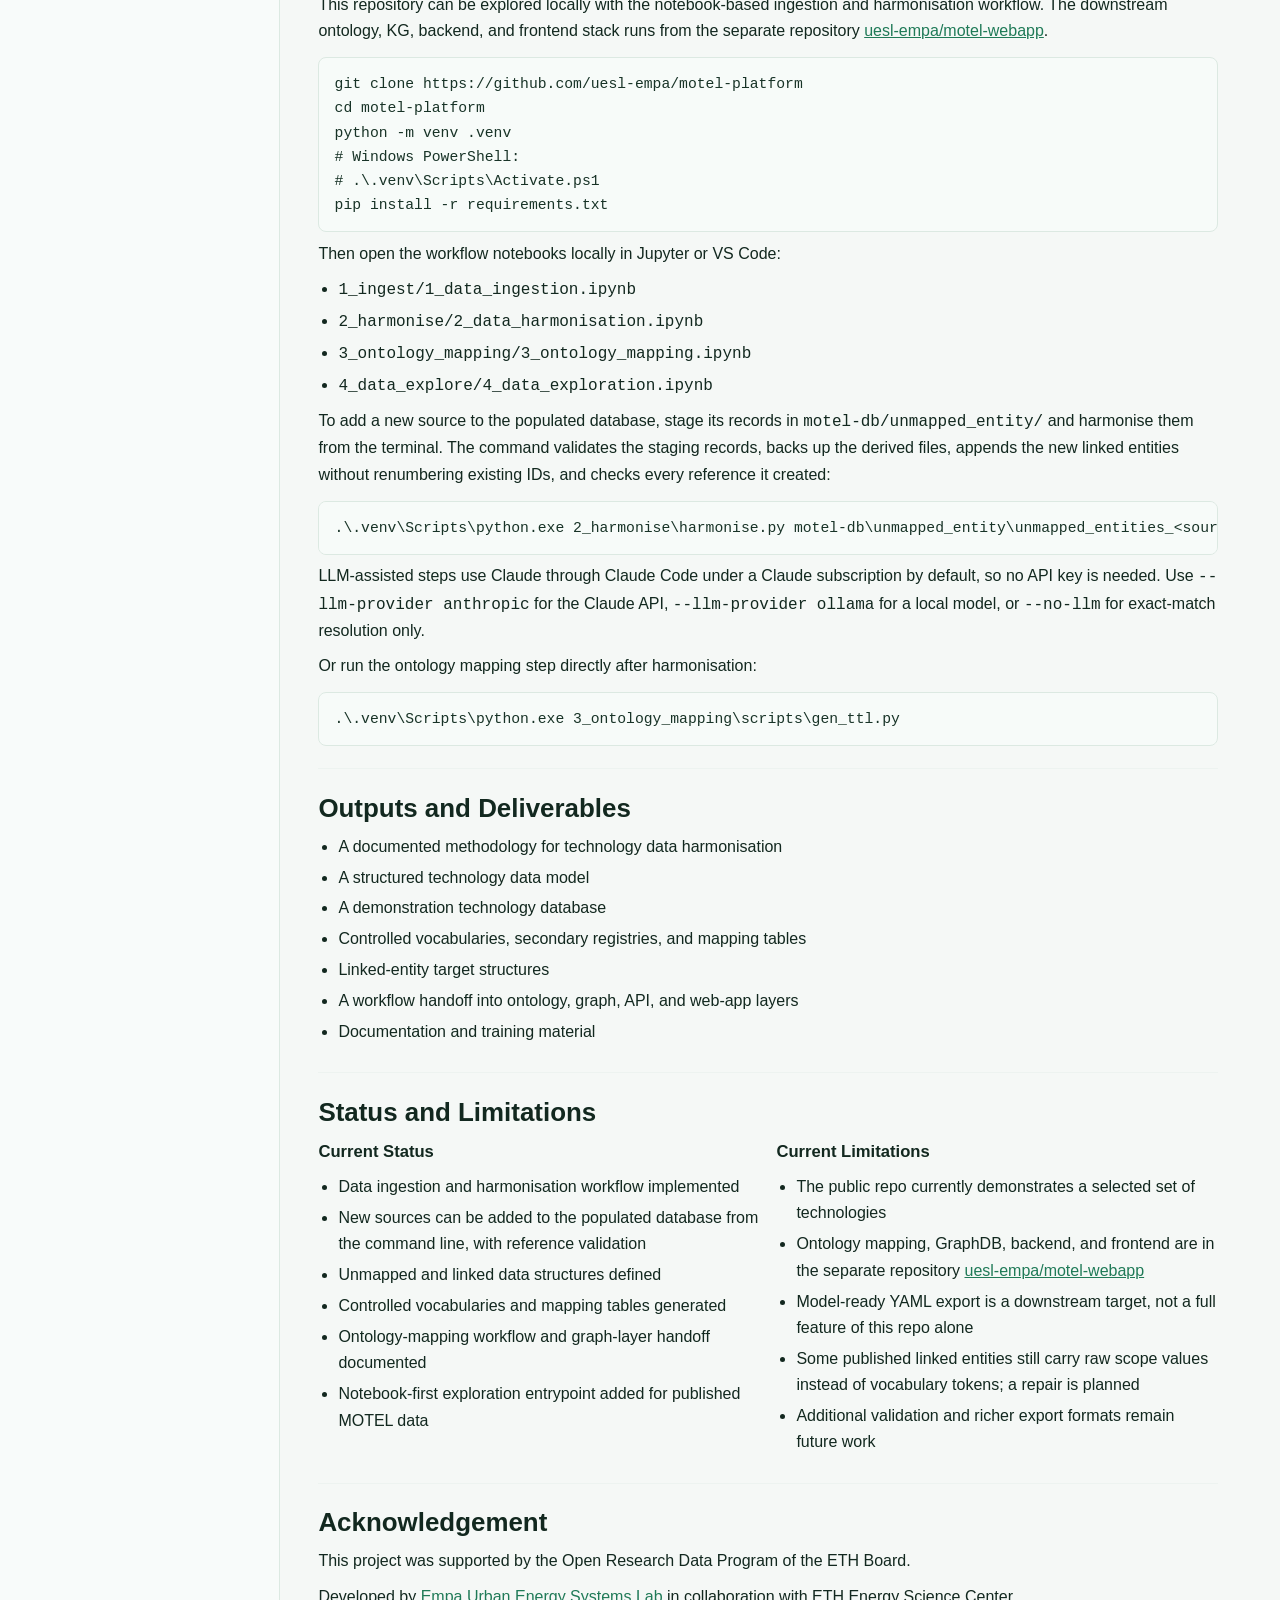
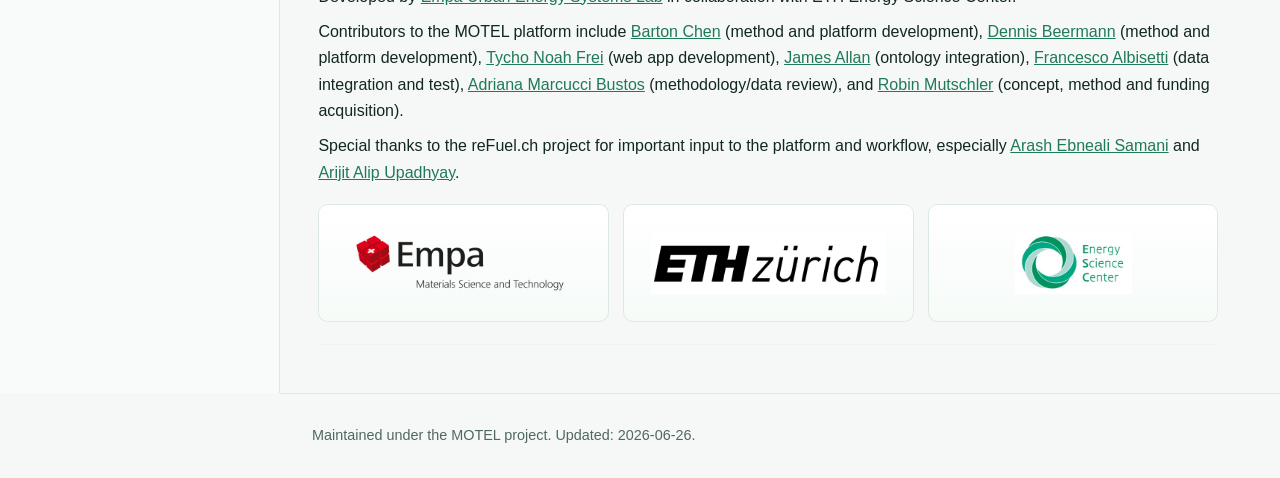
==== commit 45ae231a: "Describe the harmonisation CLI and LLM backends on the documentation site Co-Authored-By: Claude Opu" ====
--- a/docs/index.html
+++ b/docs/index.html
@@ -374,6 +374,21 @@
             <li><code>4_data_explore/4_data_exploration.ipynb</code></li>
           </ul>
           <p>
+            To add a new source to the populated database, stage its records in
+            <code>motel-db/unmapped_entity/</code> and harmonise them from the
+            terminal. The command validates the staging records, backs up the
+            derived files, appends the new linked entities without renumbering
+            existing IDs, and checks every reference it created:
+          </p>
+          <pre class="example-block"><code>.\.venv\Scripts\python.exe 2_harmonise\harmonise.py motel-db\unmapped_entity\unmapped_entities_&lt;source&gt;.yaml --limit 1</code></pre>
+          <p>
+            LLM-assisted steps use Claude through Claude Code under a Claude
+            subscription by default, so no API key is needed. Use
+            <code>--llm-provider anthropic</code> for the Claude API,
+            <code>--llm-provider ollama</code> for a local model, or
+            <code>--no-llm</code> for exact-match resolution only.
+          </p>
+          <p>
             Or run the ontology mapping step directly after harmonisation:
           </p>
           <pre class="example-block"><code>.\.venv\Scripts\python.exe 3_ontology_mapping\scripts\gen_ttl.py</code></pre>
@@ -399,6 +414,7 @@
               <h3>Current Status</h3>
               <ul>
                 <li>Data ingestion and harmonisation workflow implemented</li>
+                <li>New sources can be added to the populated database from the command line, with reference validation</li>
                 <li>Unmapped and linked data structures defined</li>
                 <li>Controlled vocabularies and mapping tables generated</li>
                 <li>Ontology-mapping workflow and graph-layer handoff documented</li>
@@ -411,6 +427,7 @@
                 <li>The public repo currently demonstrates a selected set of technologies</li>
                 <li>Ontology mapping, GraphDB, backend, and frontend are in the separate repository <a href="https://github.com/uesl-empa/motel-webapp" target="_blank" rel="noopener noreferrer">uesl-empa/motel-webapp</a></li>
                 <li>Model-ready YAML export is a downstream target, not a full feature of this repo alone</li>
+                <li>Some published linked entities still carry raw scope values instead of vocabulary tokens; a repair is planned</li>
                 <li>Additional validation and richer export formats remain future work</li>
               </ul>
             </div>
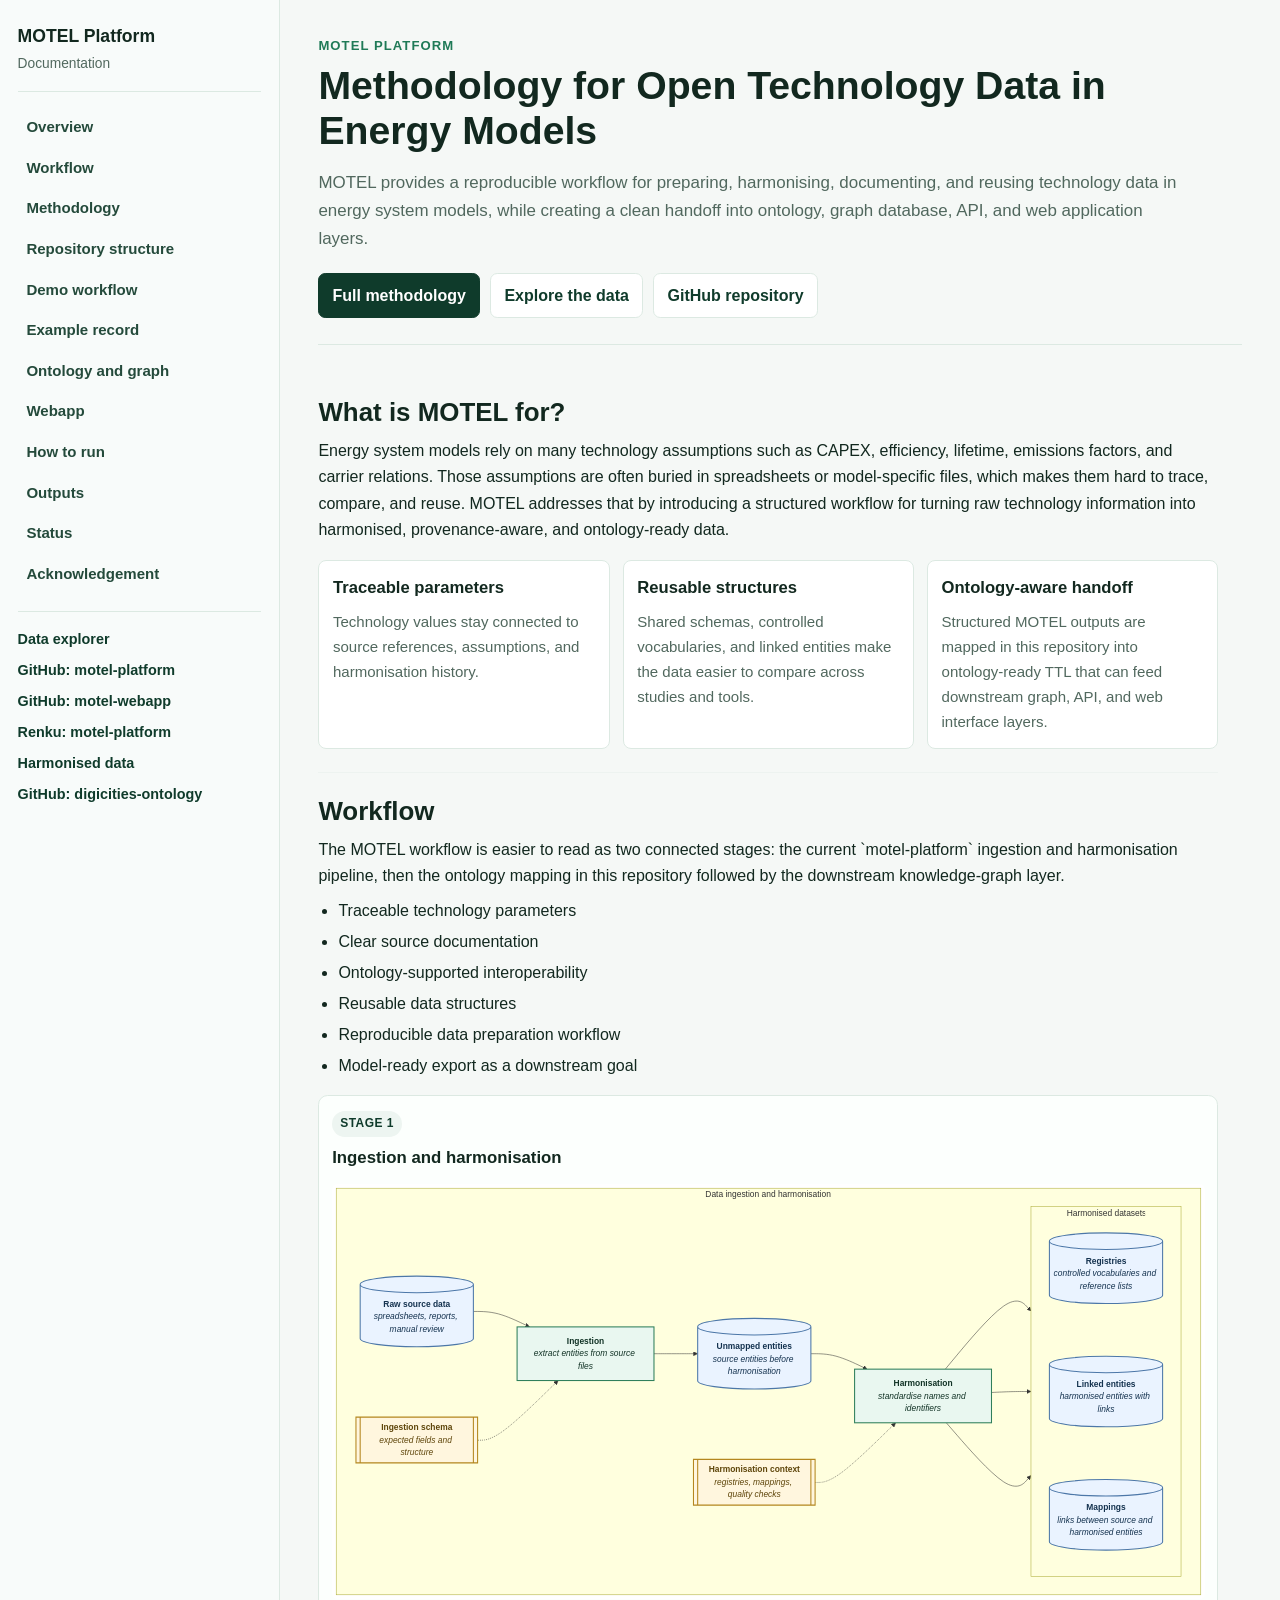
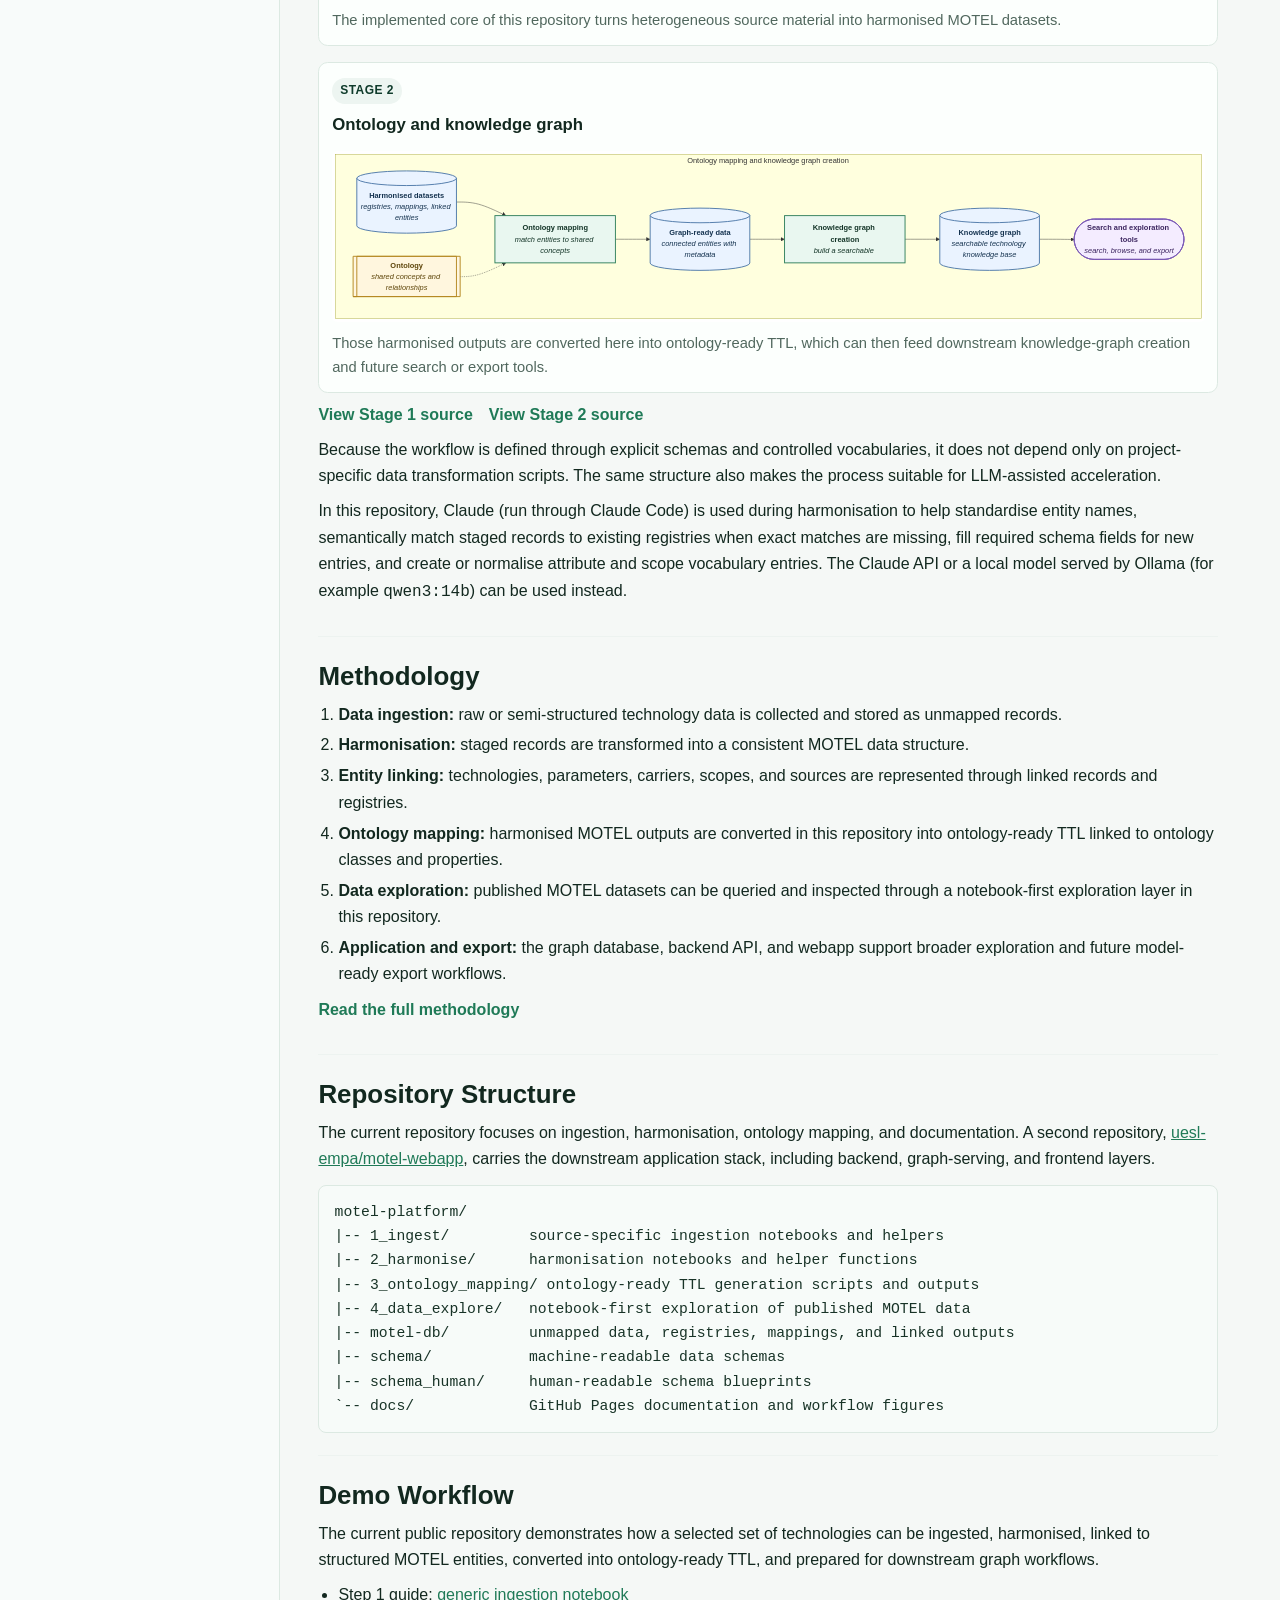
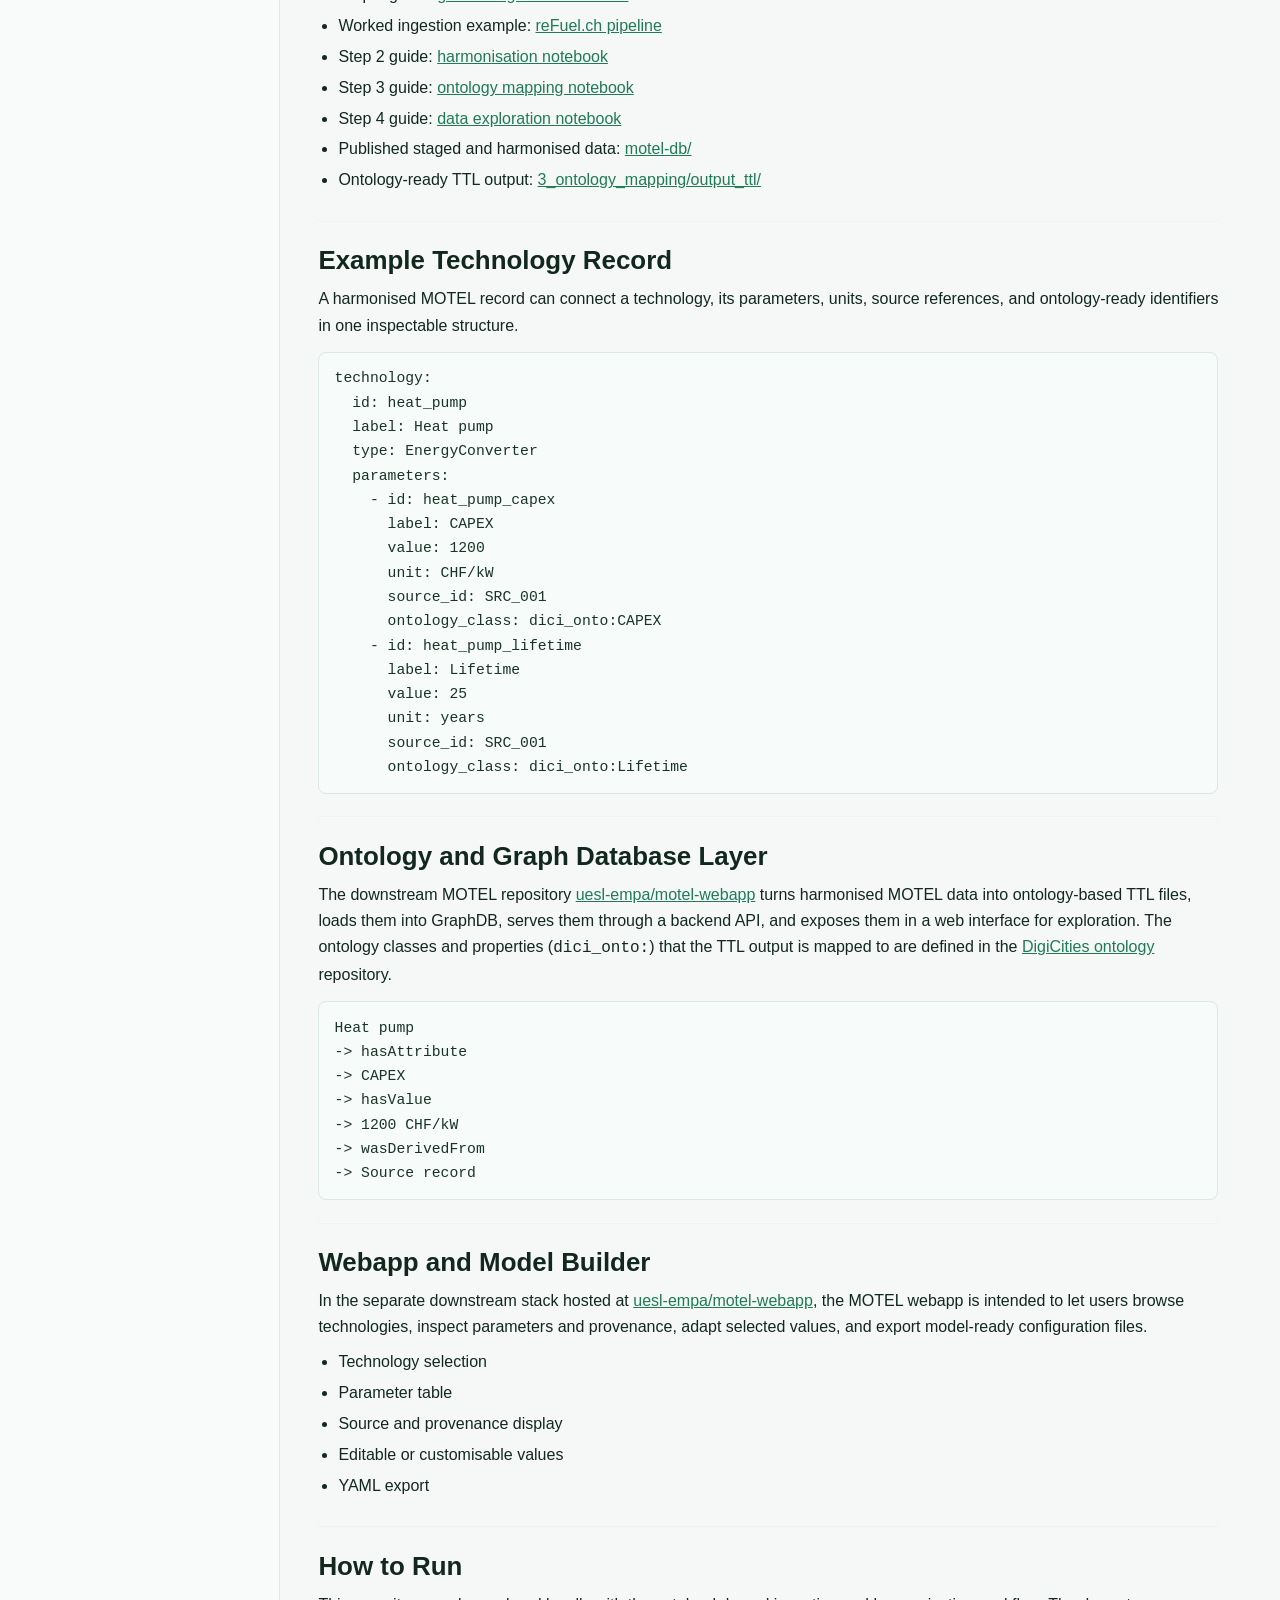
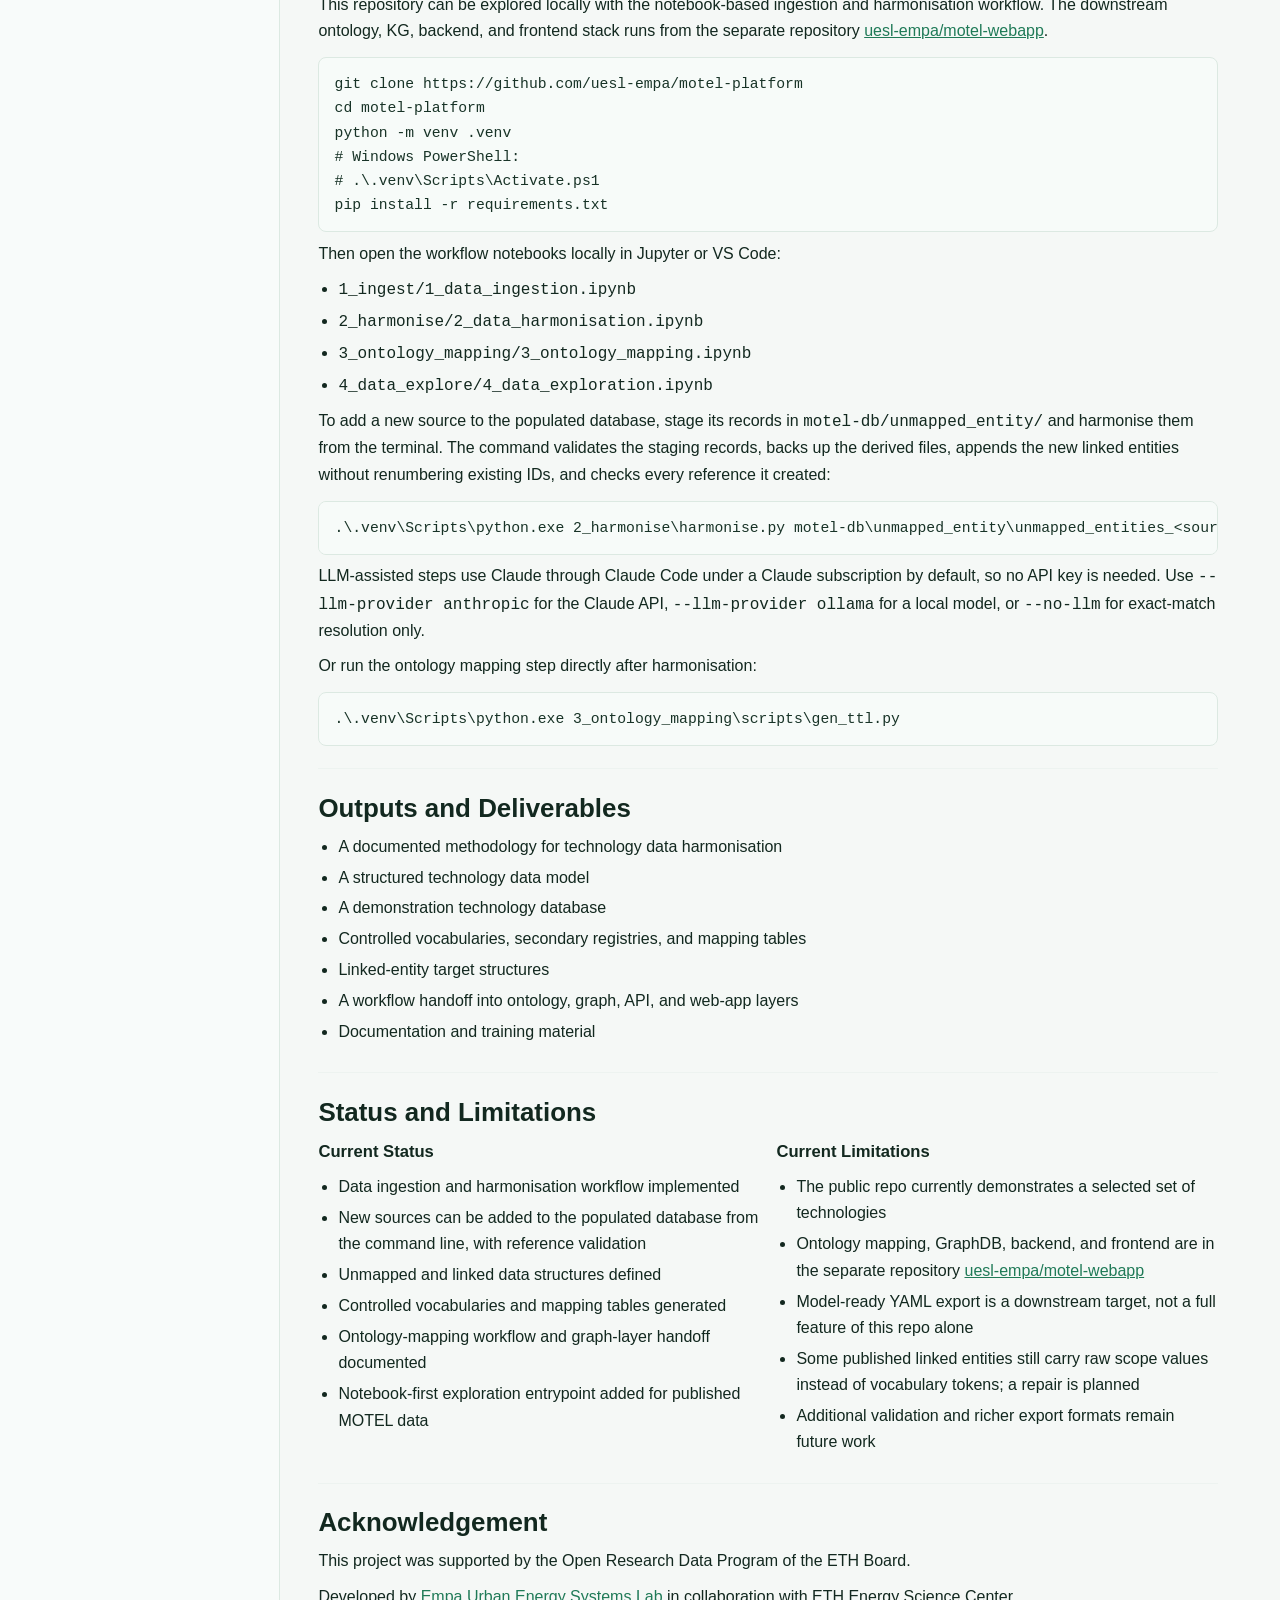
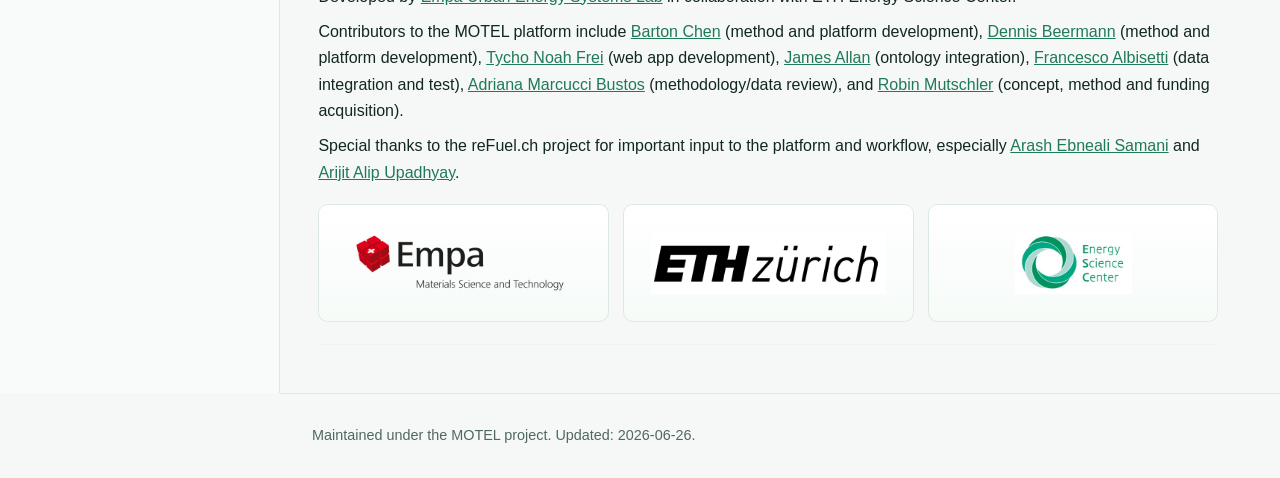
==== commit 2be53d2d: "Add a data explorer to the documentation site - docs/explorer.html browses the published database: t" ====
--- a/docs/index.html
+++ b/docs/index.html
@@ -35,6 +35,7 @@
           </nav>
 
           <div class="sidebar-actions">
+            <a href="explorer.html">Data explorer</a>
             <a
               href="https://github.com/uesl-empa/motel-platform"
               target="_blank"
@@ -81,6 +82,7 @@
           </p>
           <div class="actions">
             <a class="btn primary" href="methodology.html">Full methodology</a>
+            <a class="btn" href="explorer.html">Explore the data</a>
             <a
               class="btn"
               href="https://github.com/uesl-empa/motel-platform"
--- a/docs/style.css
+++ b/docs/style.css
@@ -448,7 +448,9 @@
 
 @media (max-width: 980px) {
   .docs-shell {
-    grid-template-columns: 1fr;
+    /* minmax(0, ...) lets the column shrink below the width of the
+       horizontally scrolling navigation, so the page never overflows. */
+    grid-template-columns: minmax(0, 1fr);
   }
 
   .sidebar {
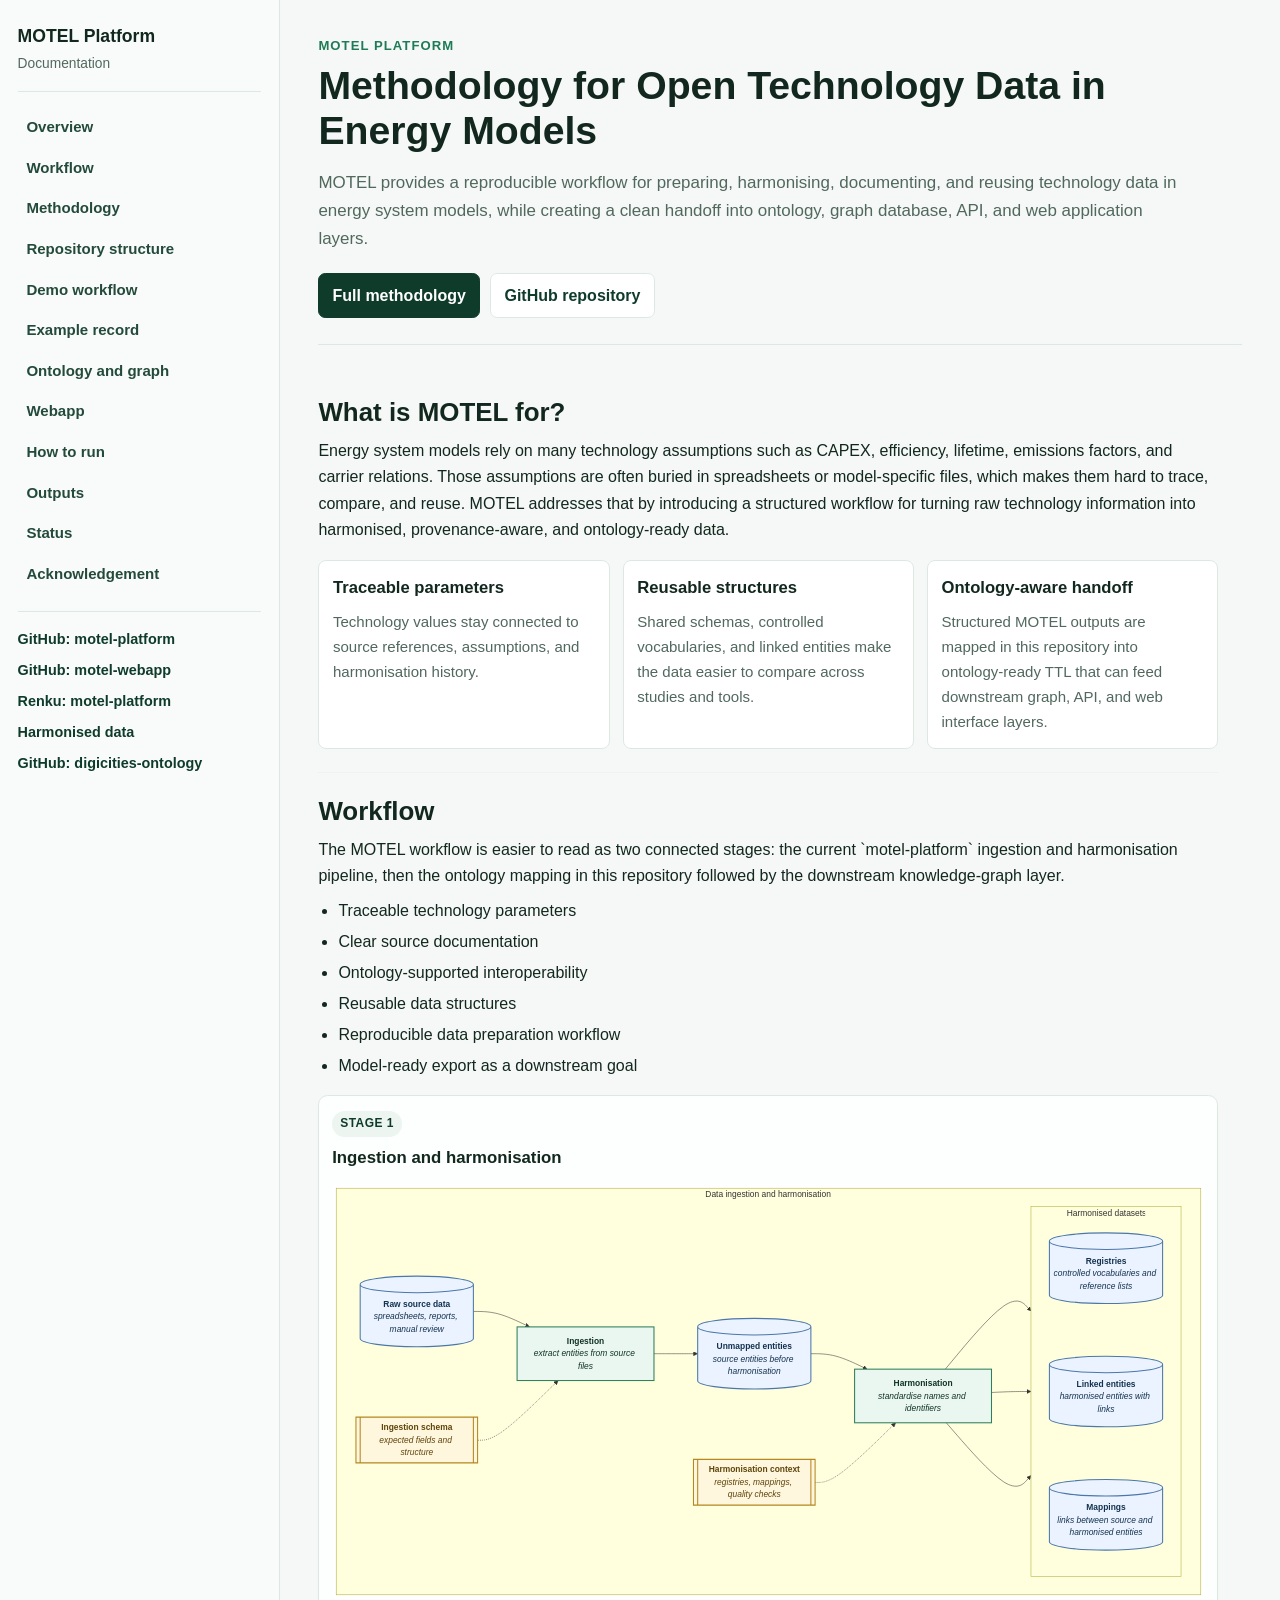
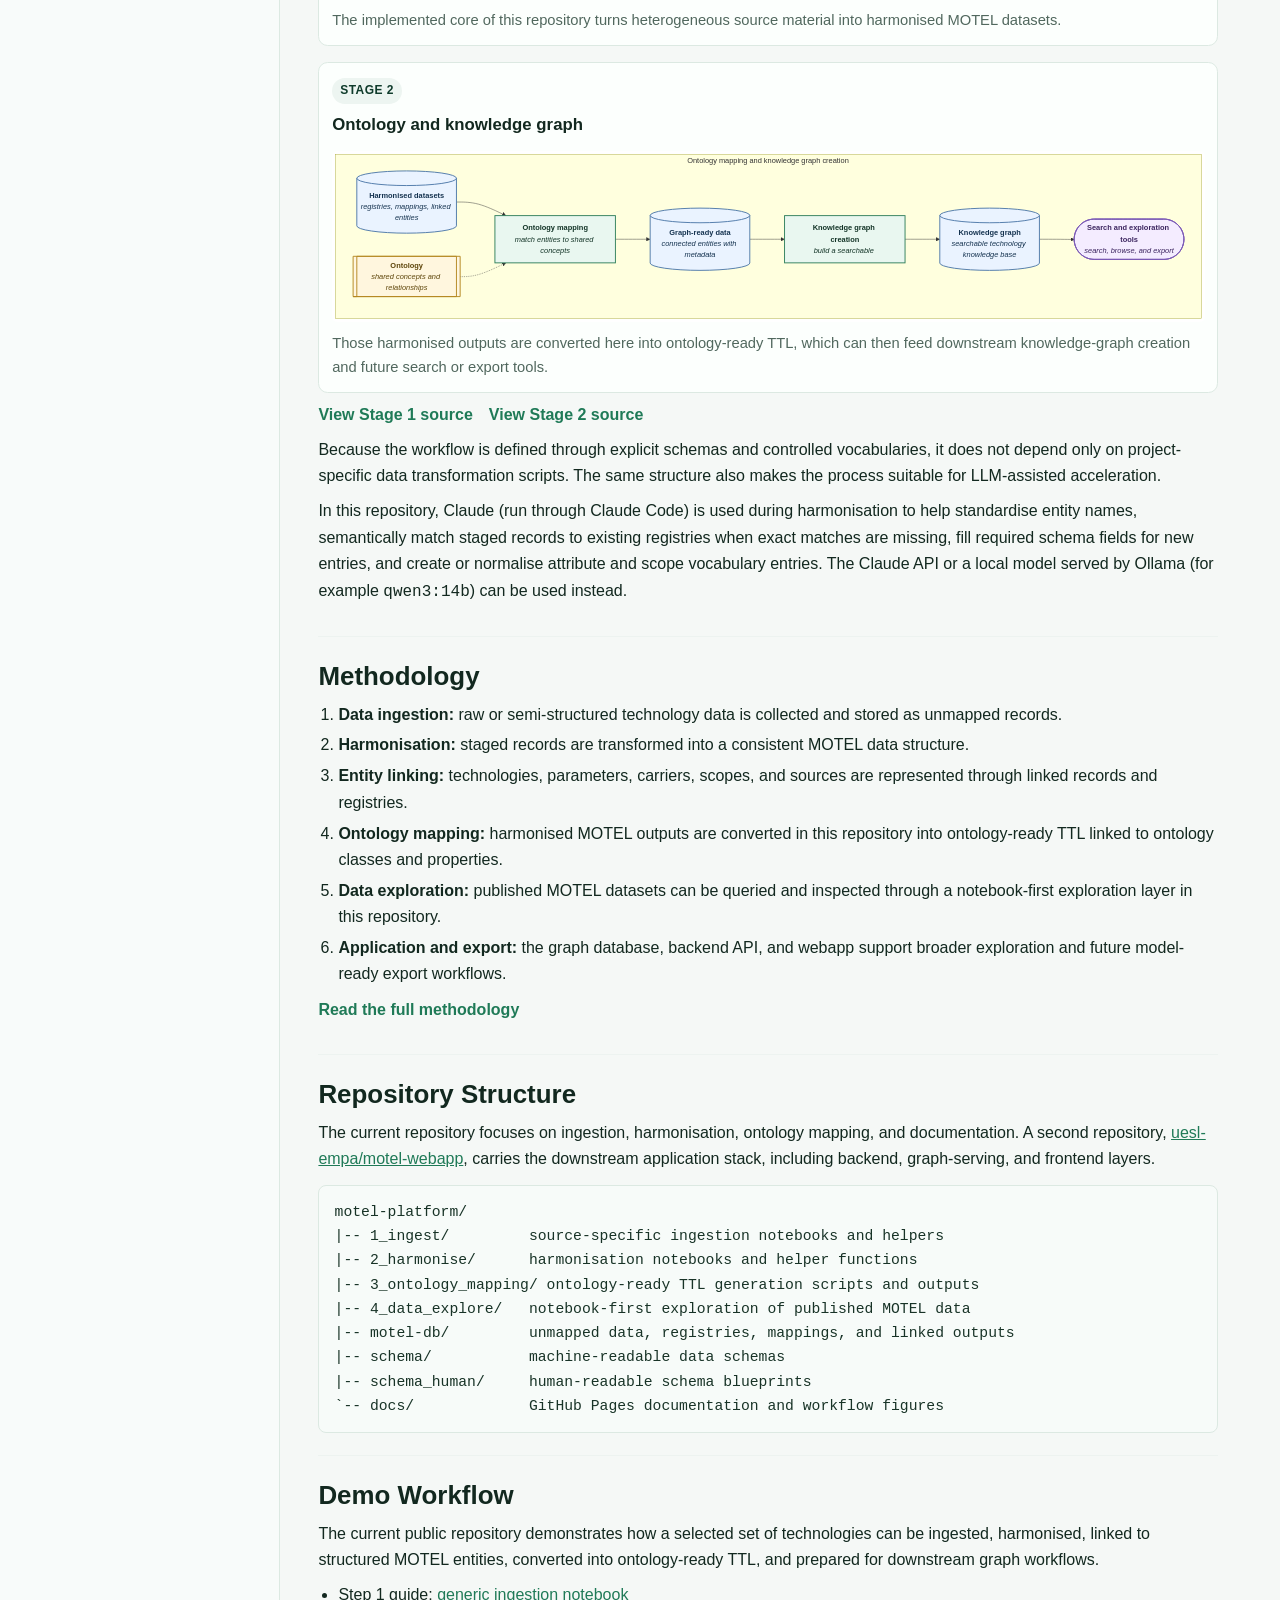
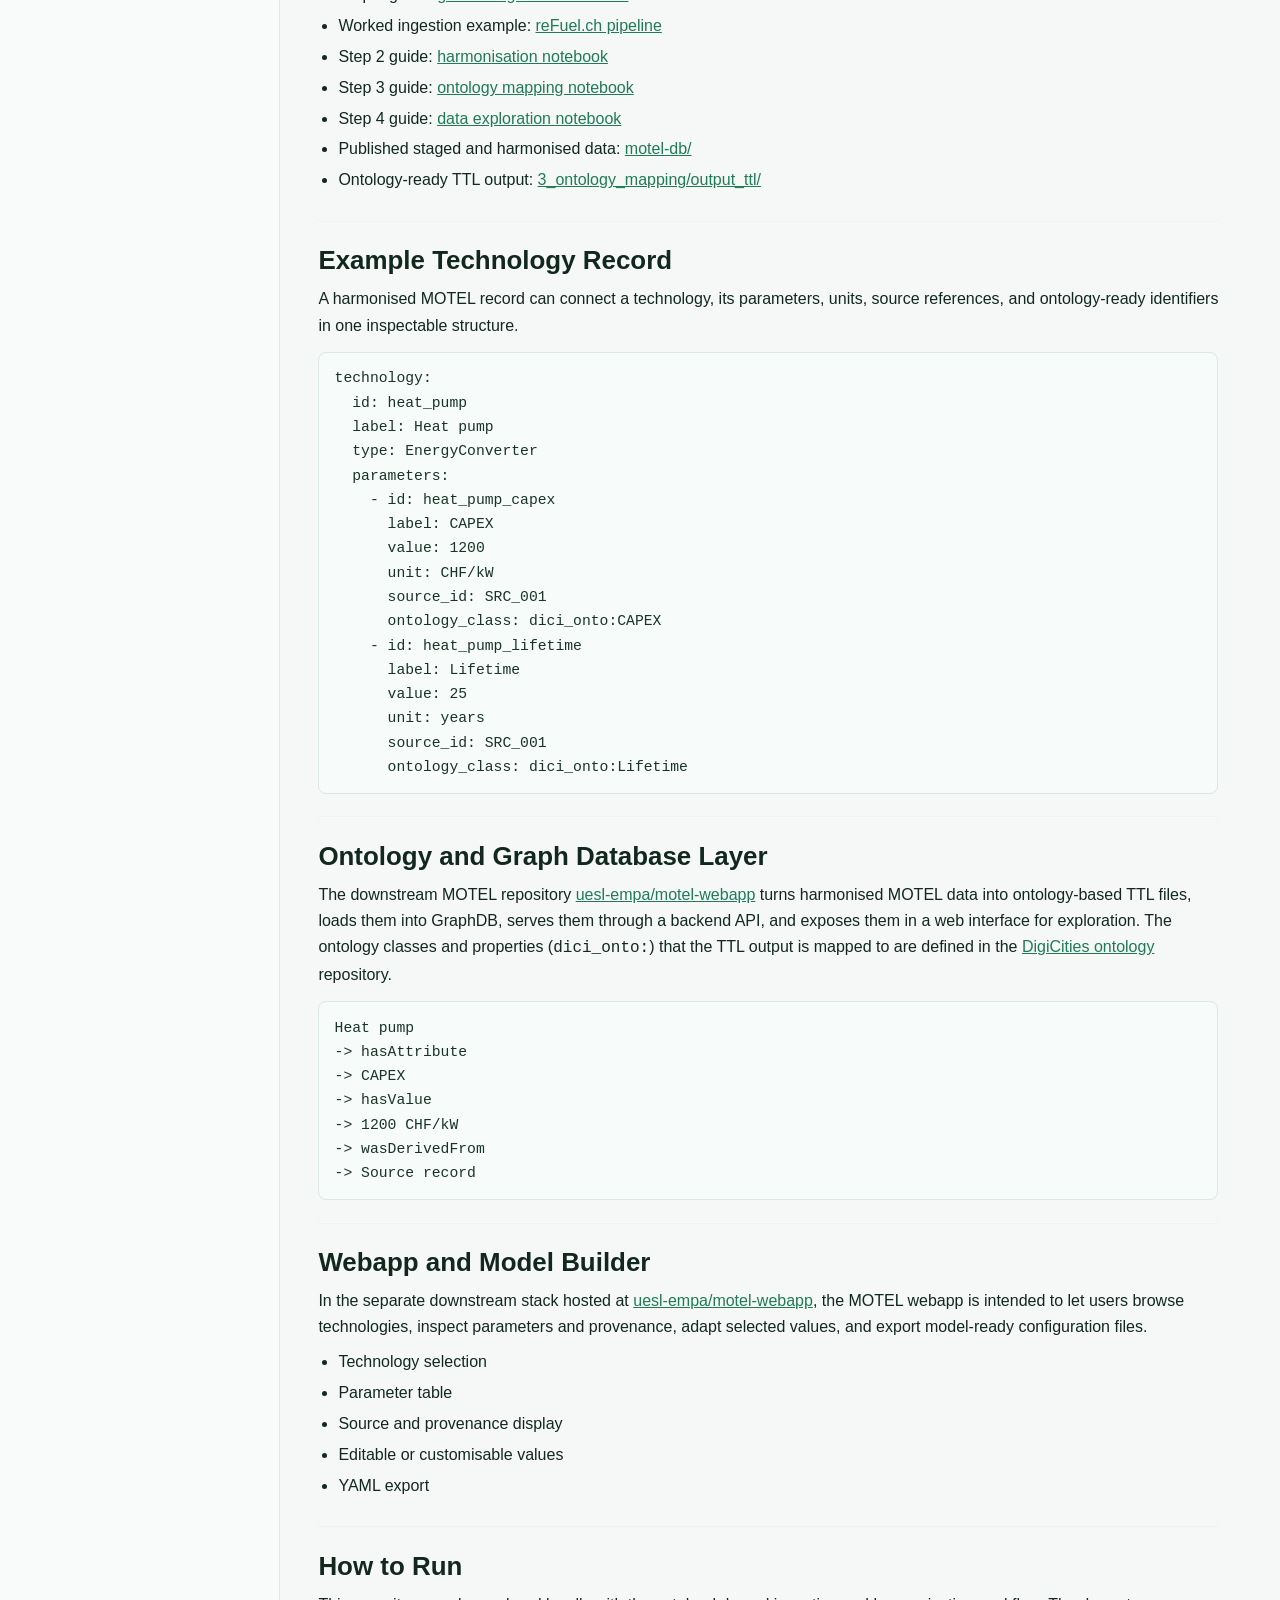
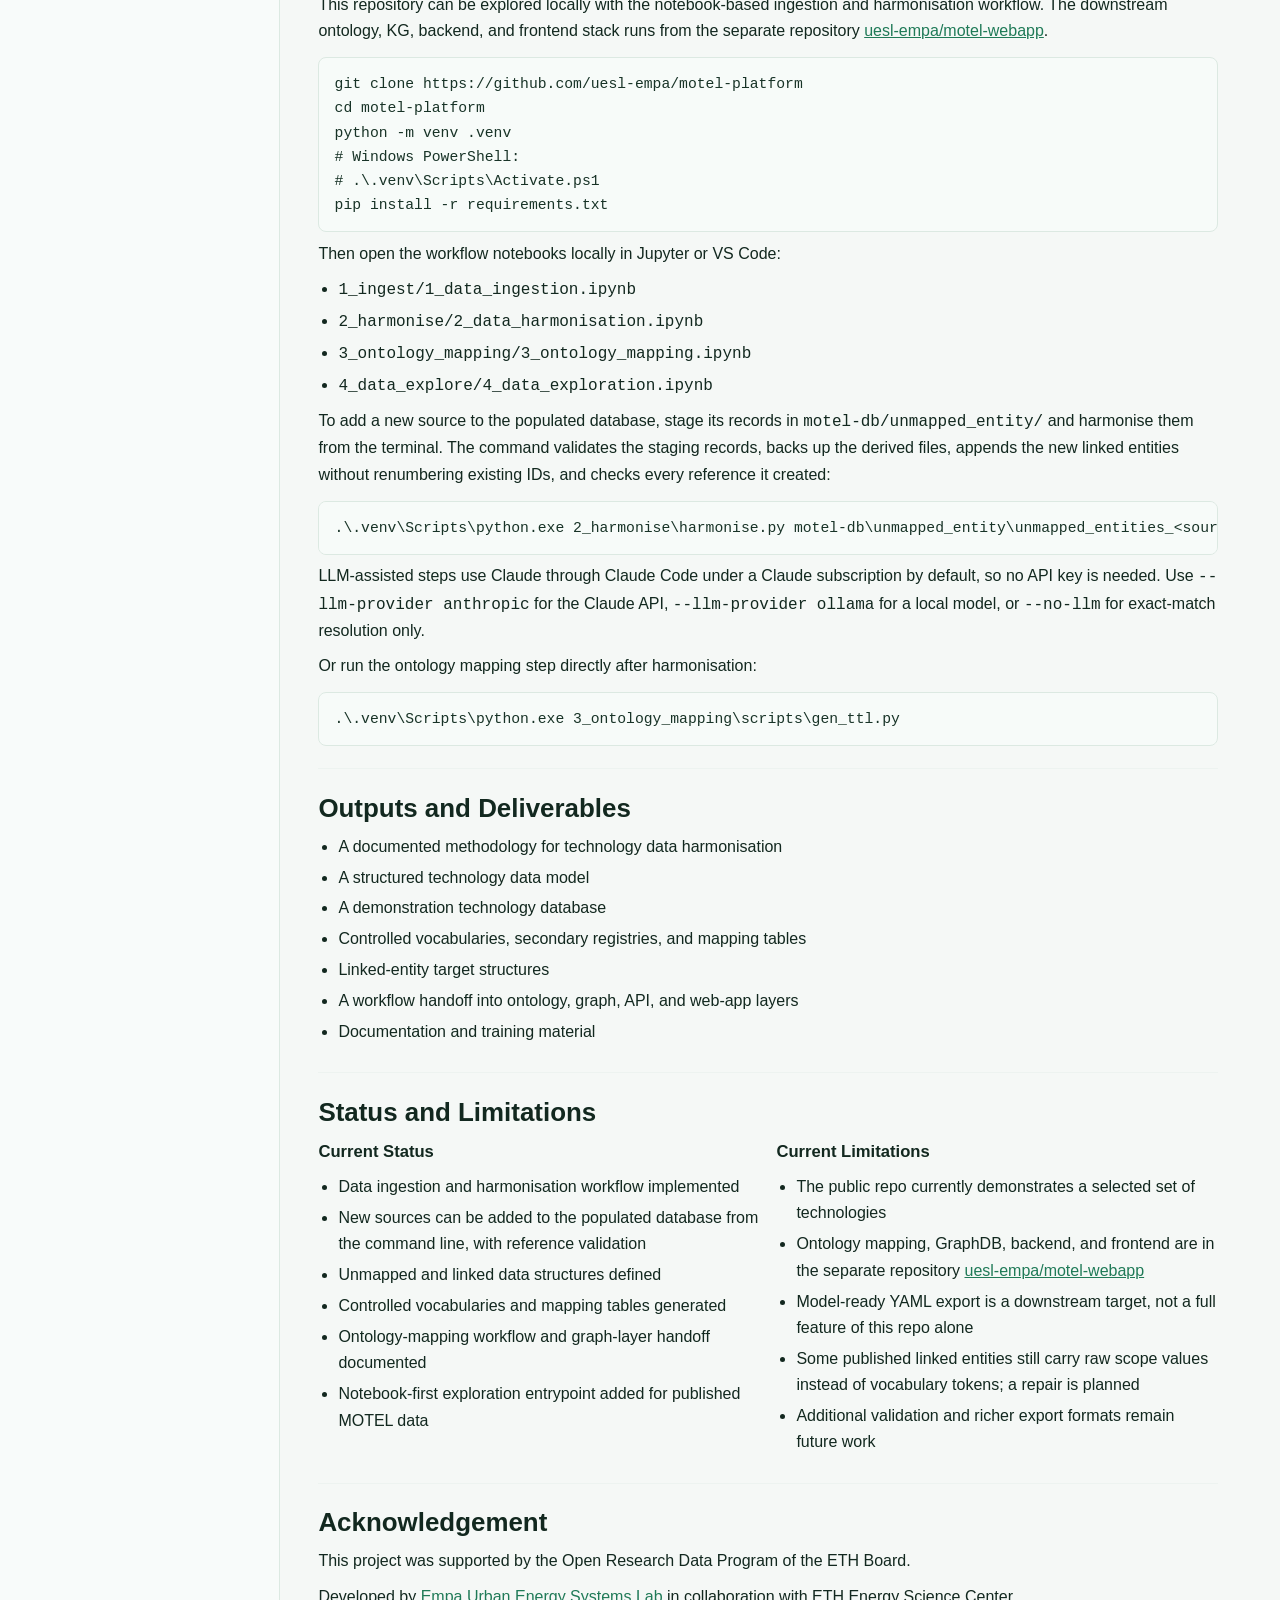
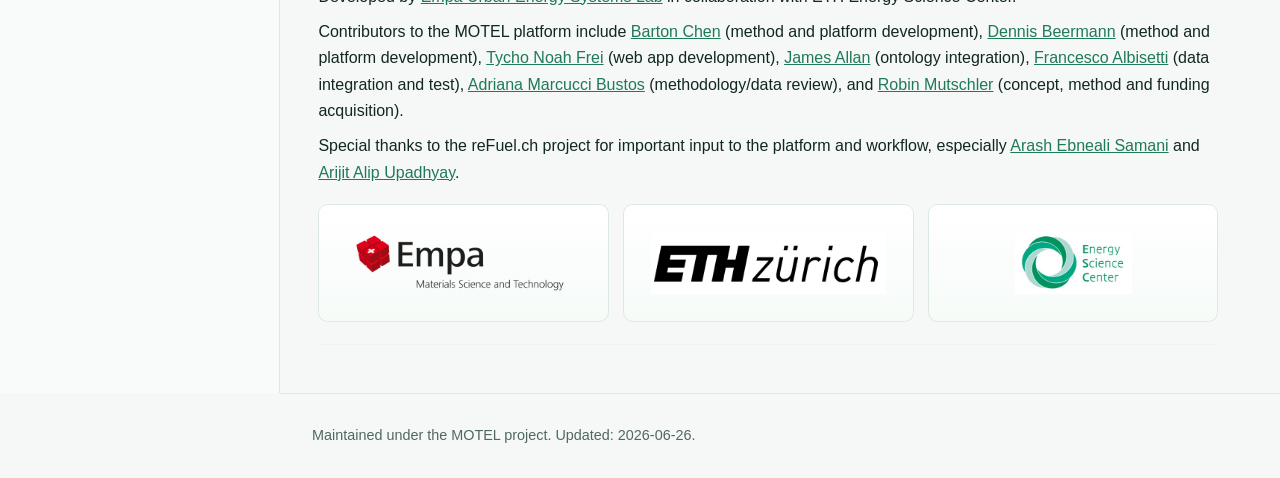
==== commit 59ec4522: "Merge pull request #15 from uesl-empa/feat/claude-harmonisation Make Claude the default harmonisatio" ====
--- a/docs/index.html
+++ b/docs/index.html
@@ -35,7 +35,6 @@
           </nav>
 
           <div class="sidebar-actions">
-            <a href="explorer.html">Data explorer</a>
             <a
               href="https://github.com/uesl-empa/motel-platform"
               target="_blank"
@@ -82,7 +81,6 @@
           </p>
           <div class="actions">
             <a class="btn primary" href="methodology.html">Full methodology</a>
-            <a class="btn" href="explorer.html">Explore the data</a>
             <a
               class="btn"
               href="https://github.com/uesl-empa/motel-platform"
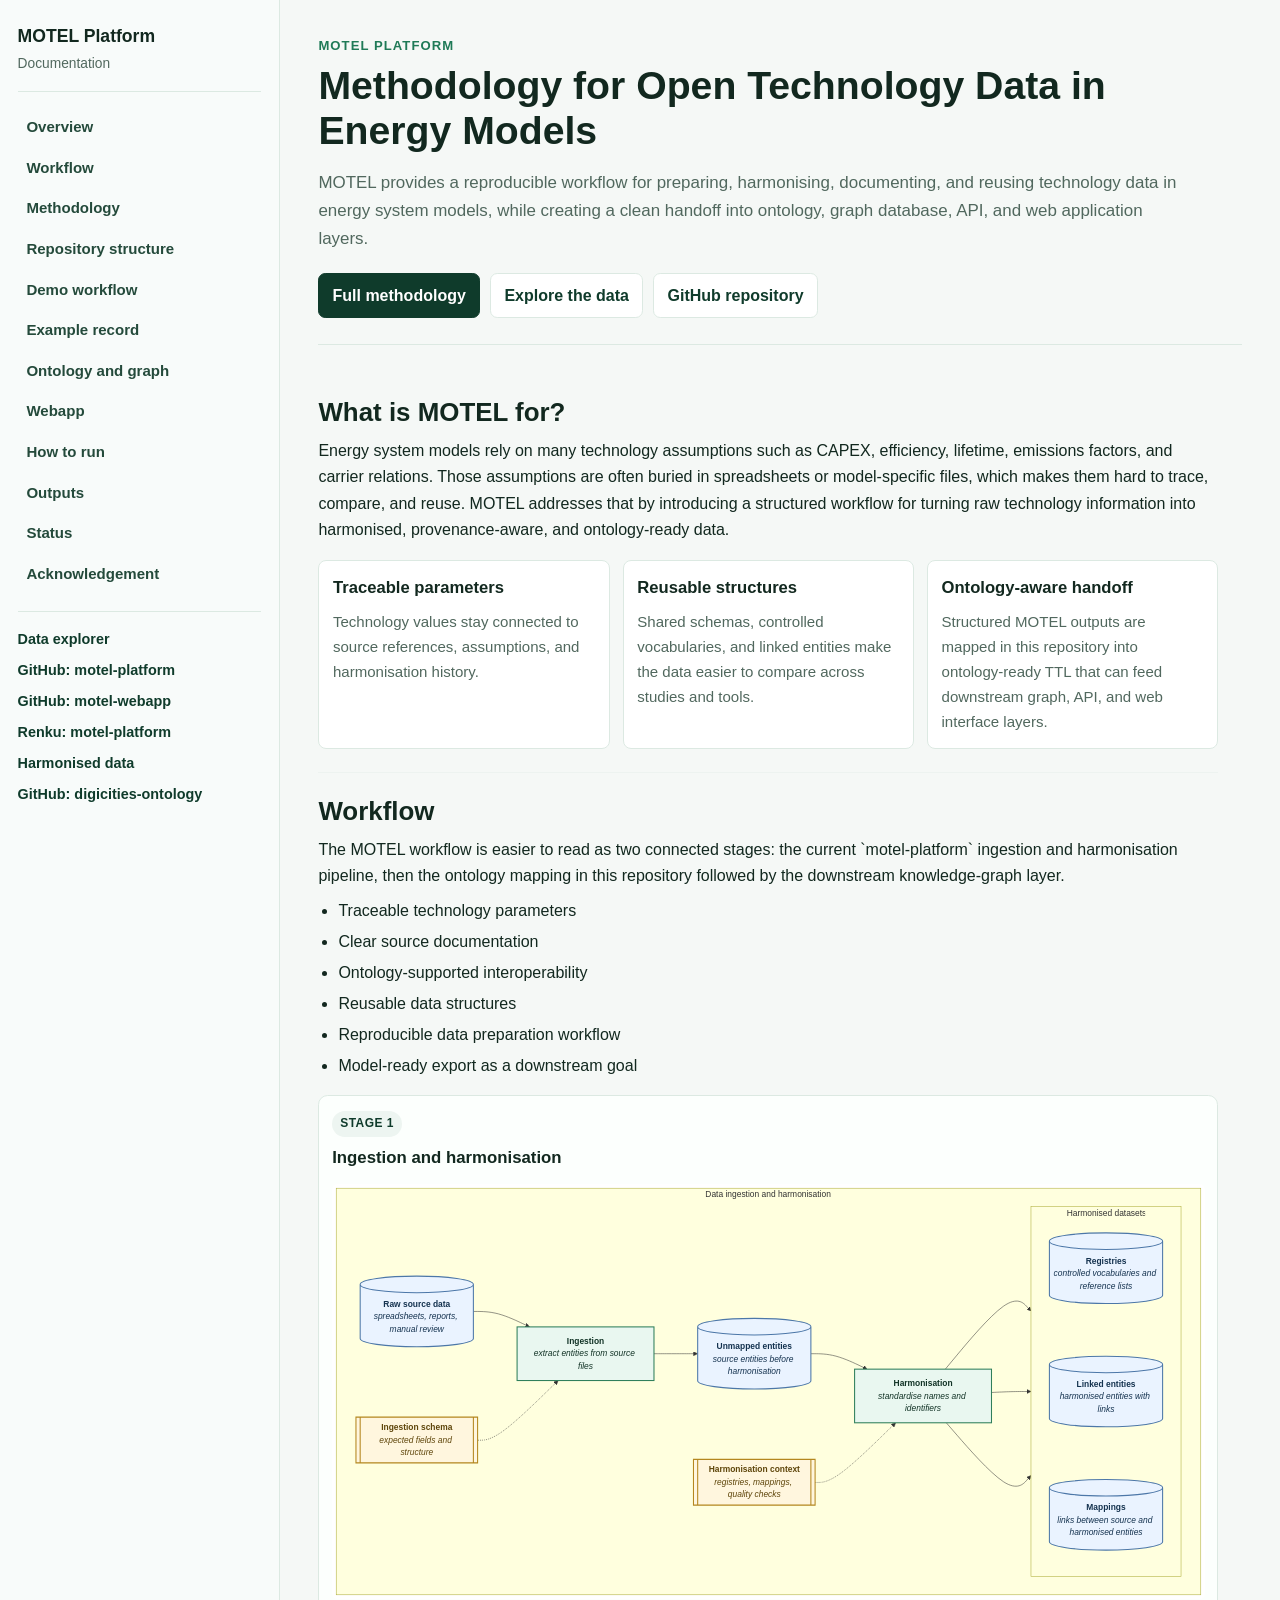
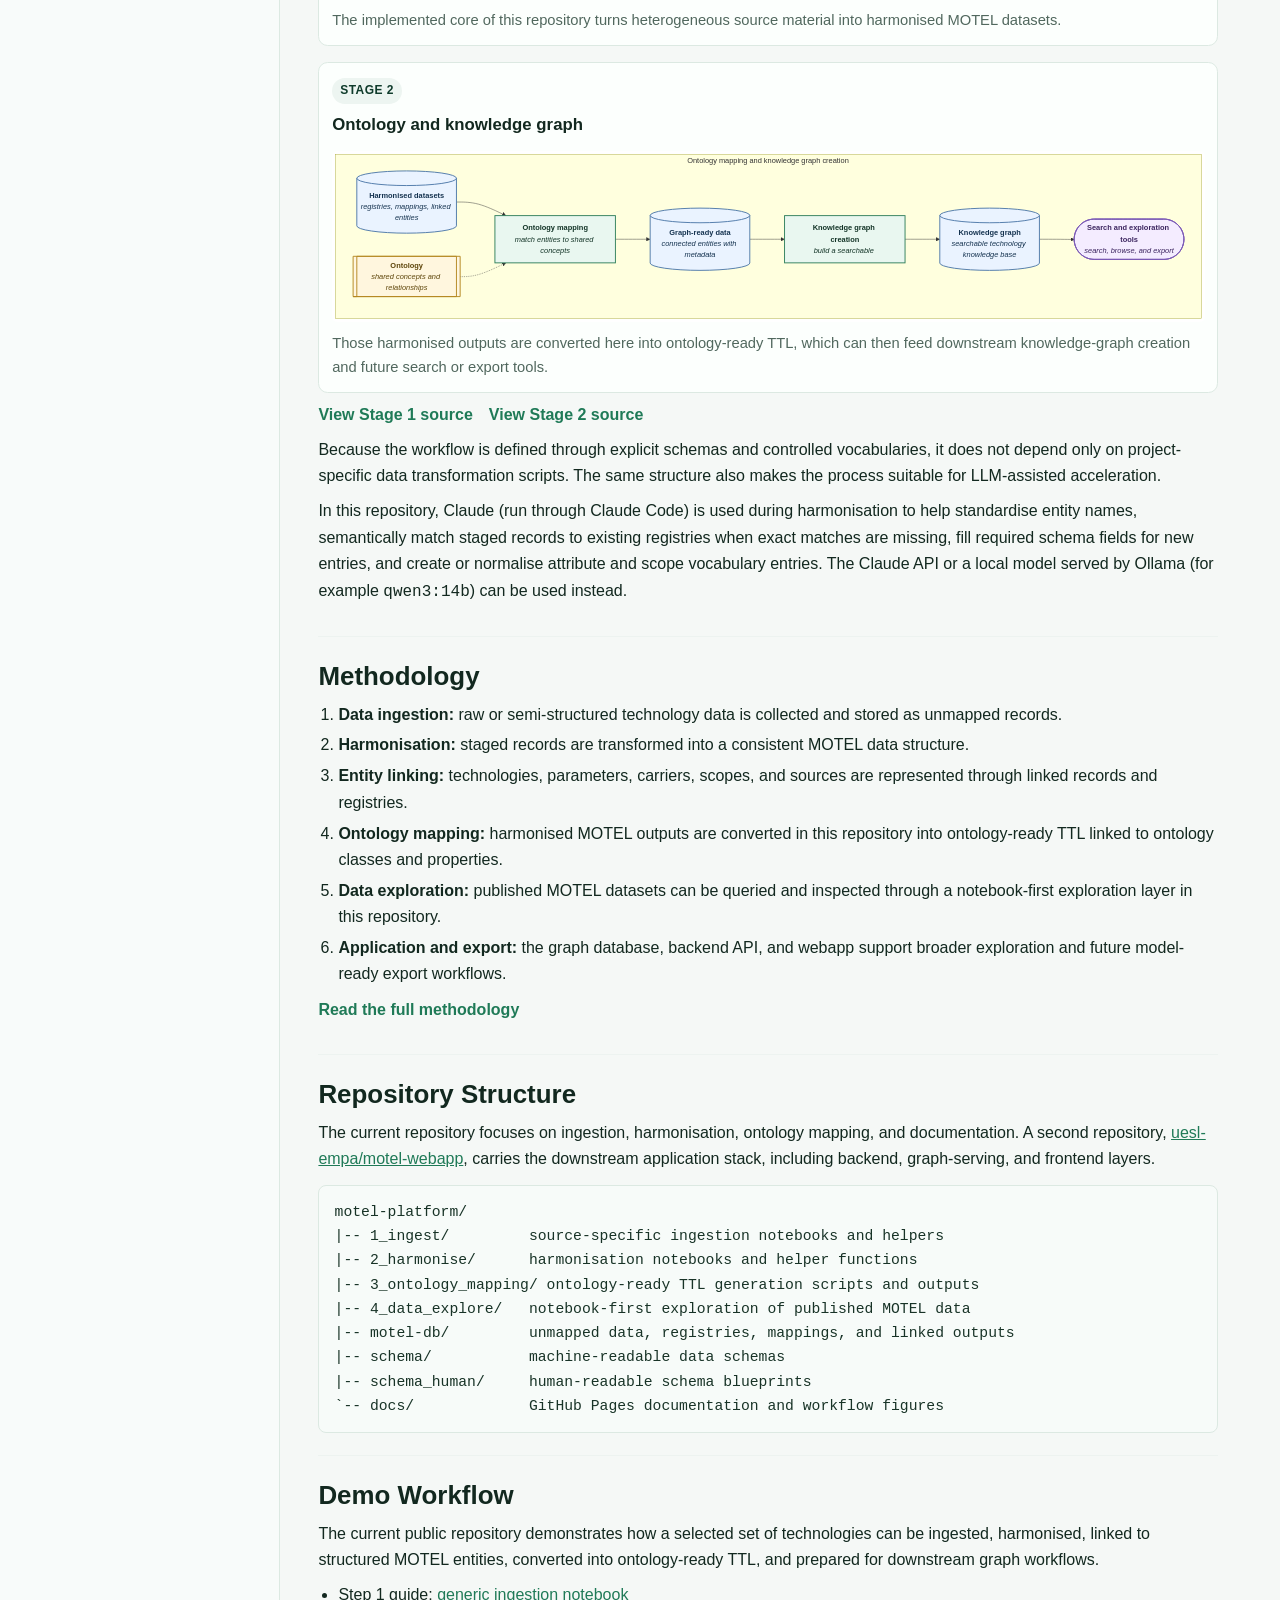
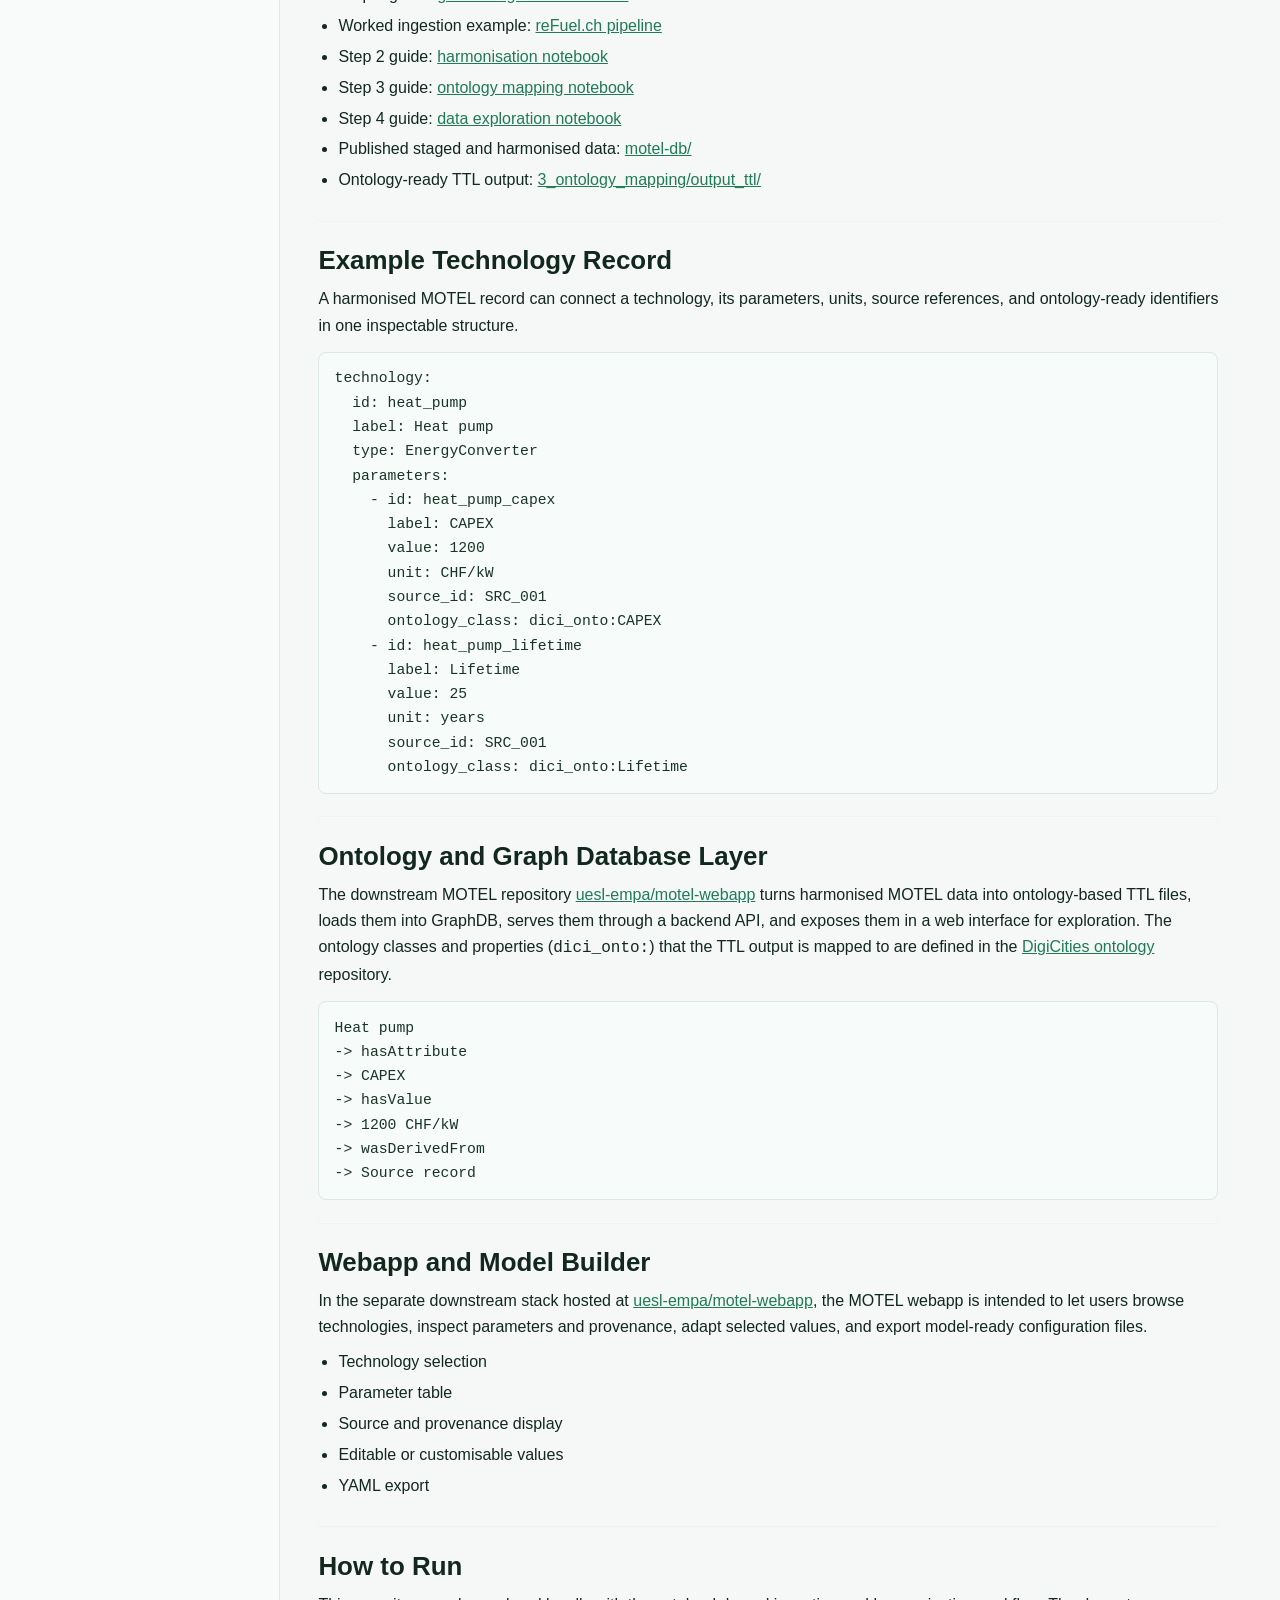
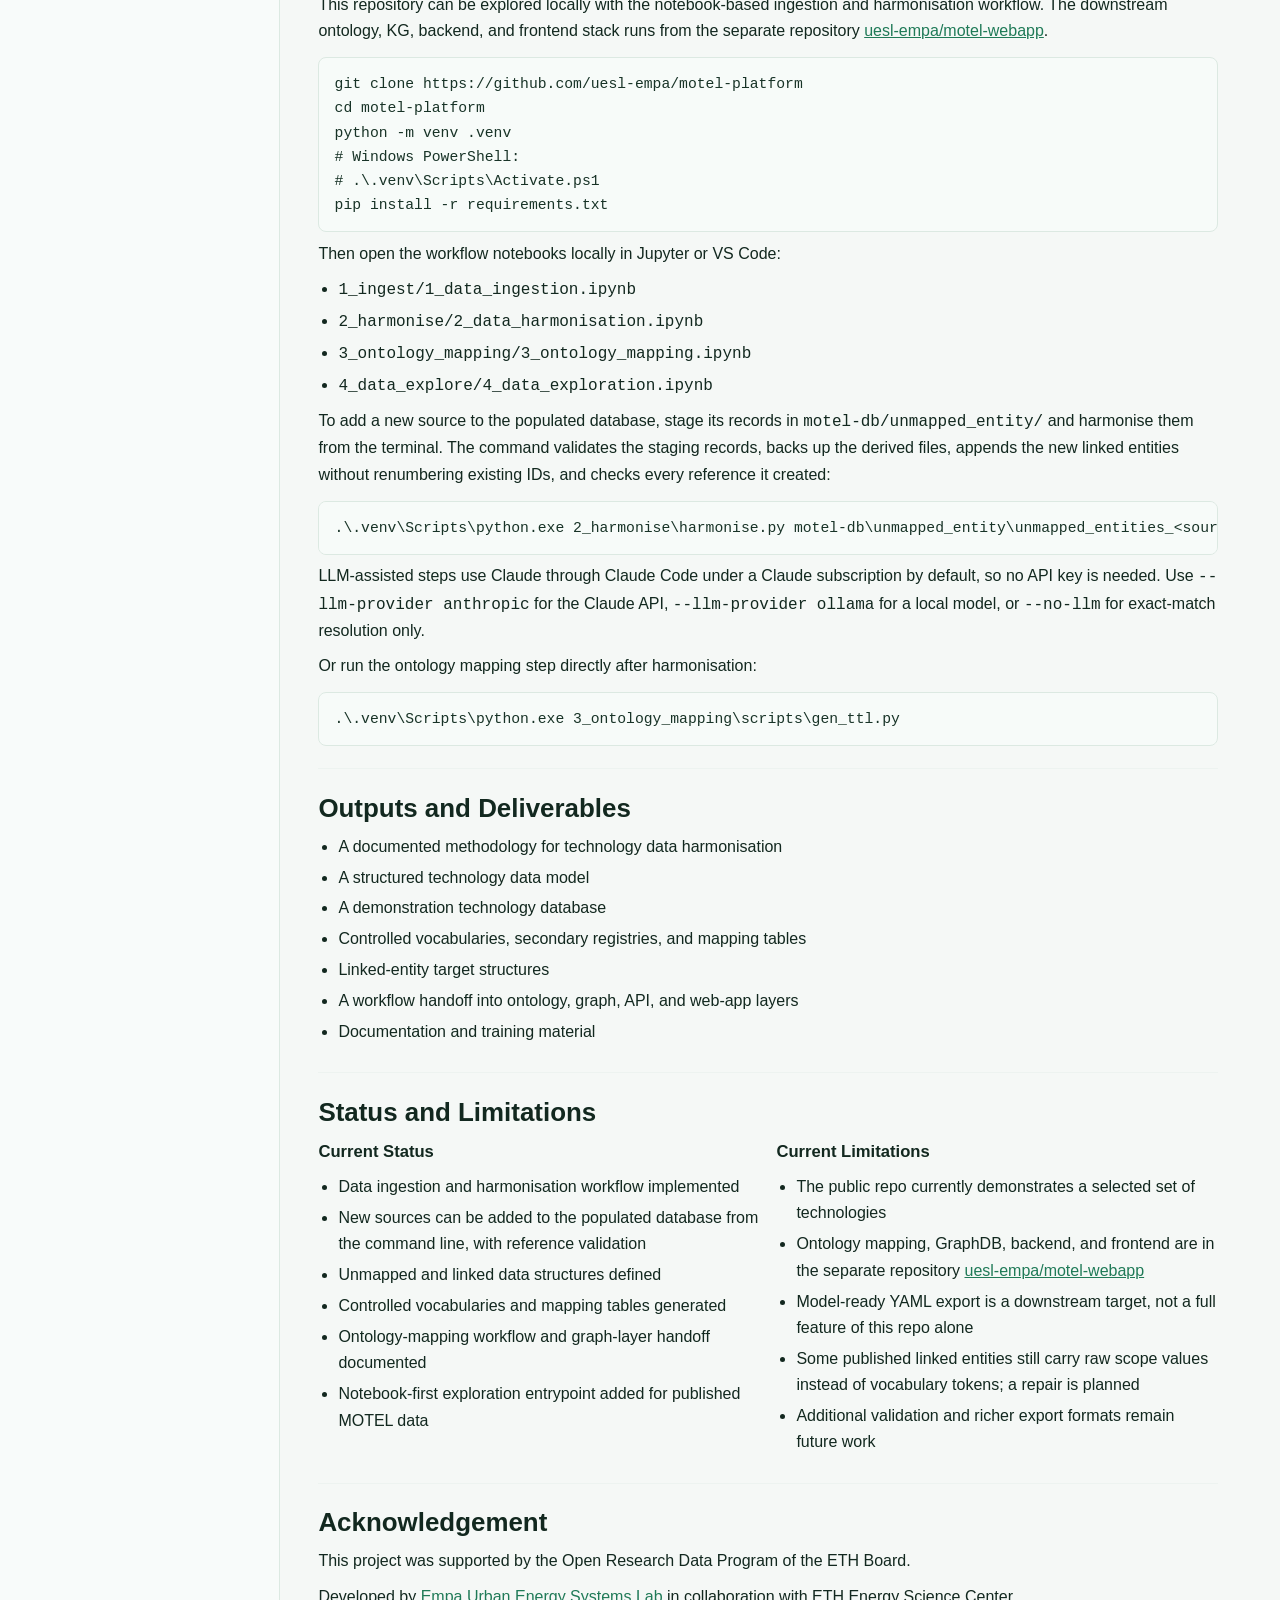
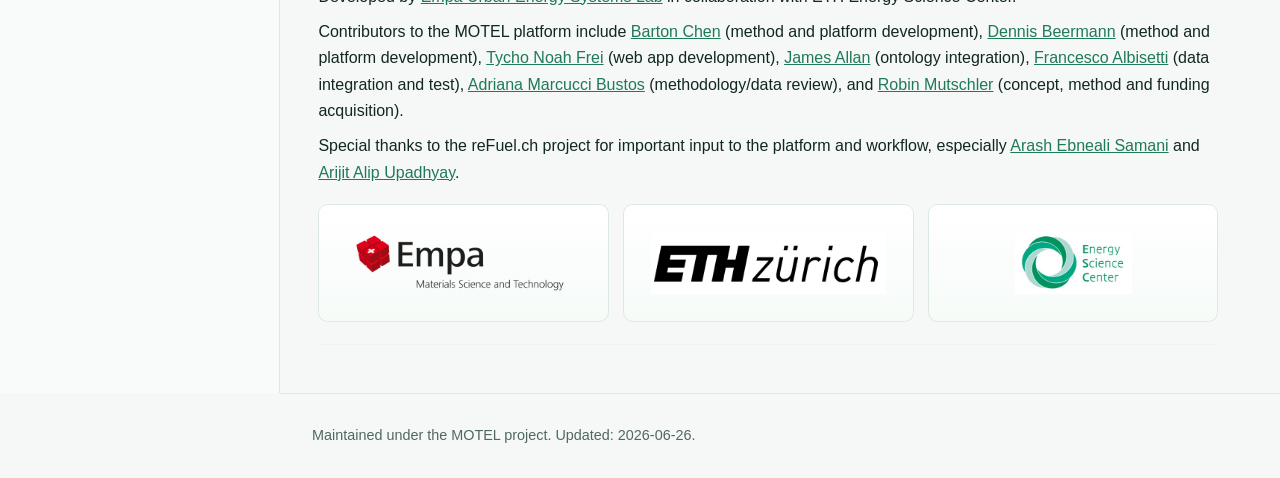
==== commit 3367d015: "Merge pull request #16 from uesl-empa/feat/data-explorer Add a data explorer to the documentation si" ====
--- a/docs/index.html
+++ b/docs/index.html
@@ -35,6 +35,7 @@
           </nav>
 
           <div class="sidebar-actions">
+            <a href="explorer.html">Data explorer</a>
             <a
               href="https://github.com/uesl-empa/motel-platform"
               target="_blank"
@@ -81,6 +82,7 @@
           </p>
           <div class="actions">
             <a class="btn primary" href="methodology.html">Full methodology</a>
+            <a class="btn" href="explorer.html">Explore the data</a>
             <a
               class="btn"
               href="https://github.com/uesl-empa/motel-platform"
